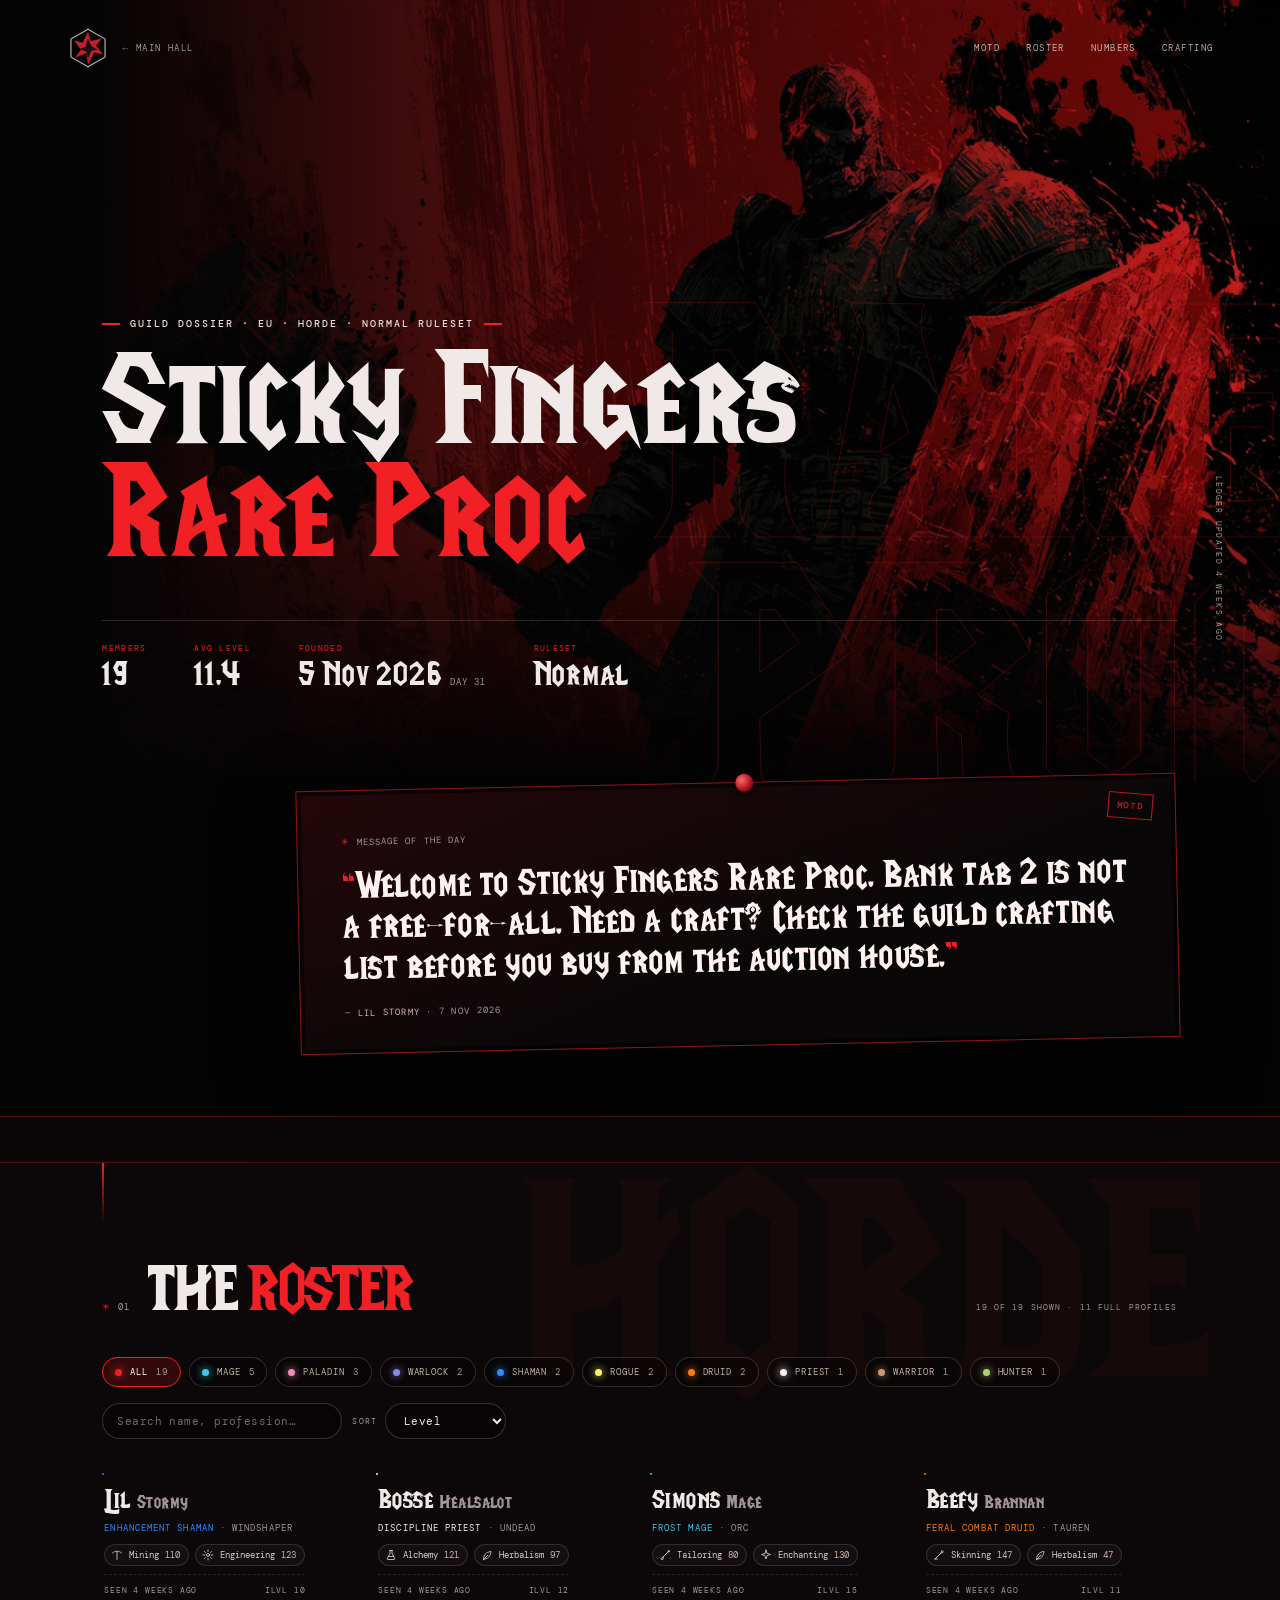
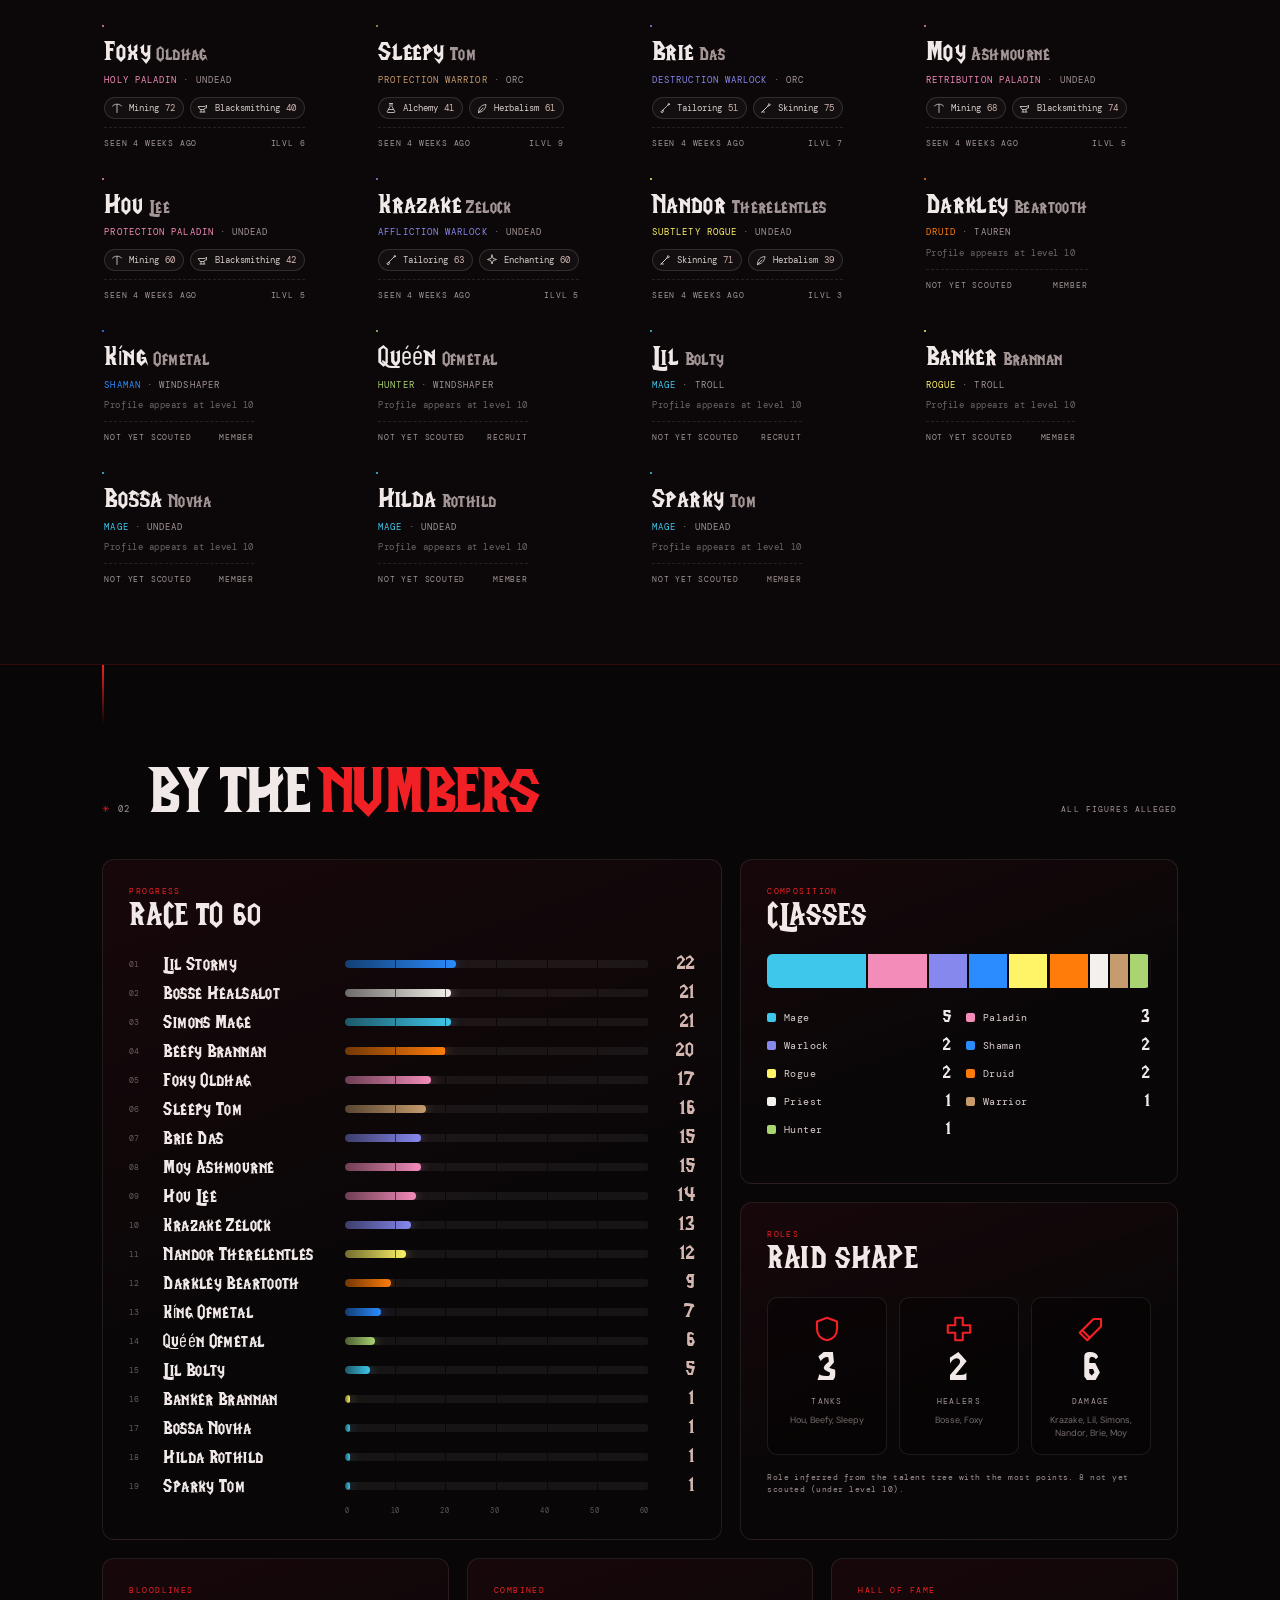
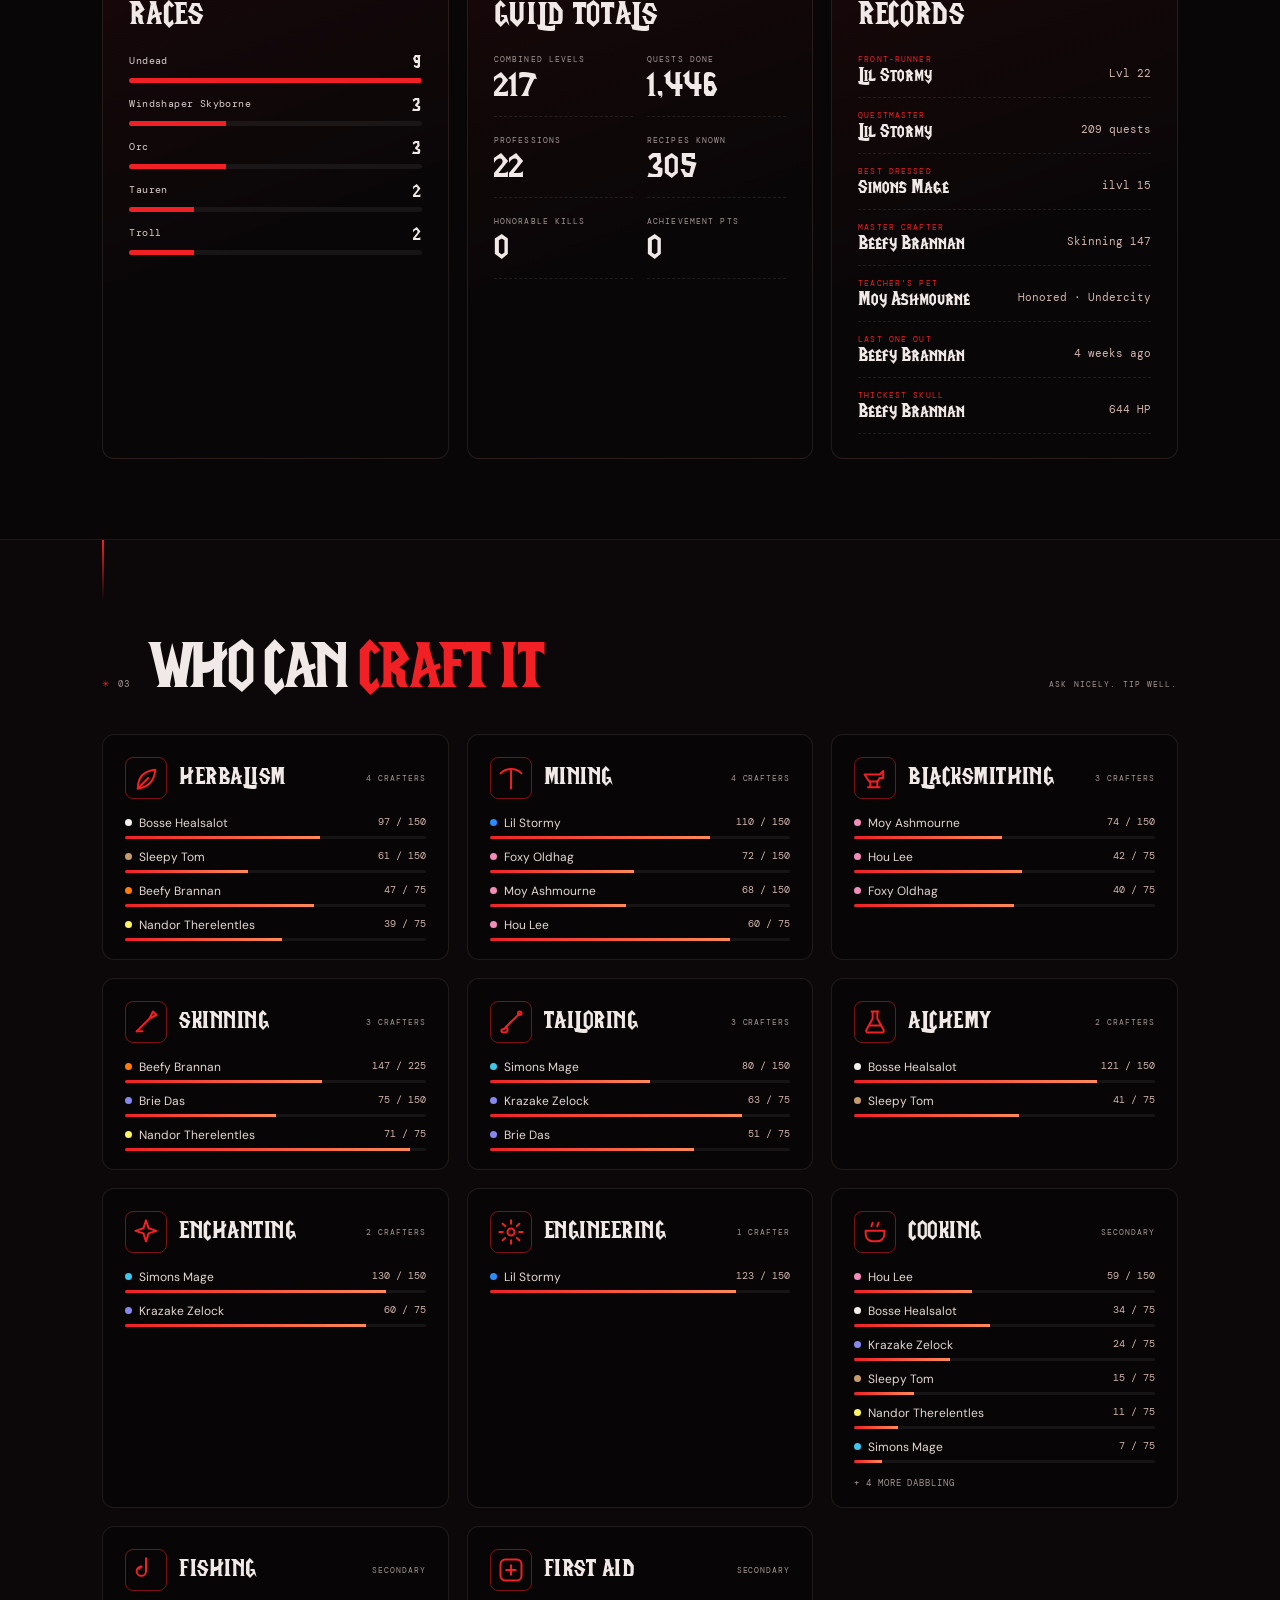
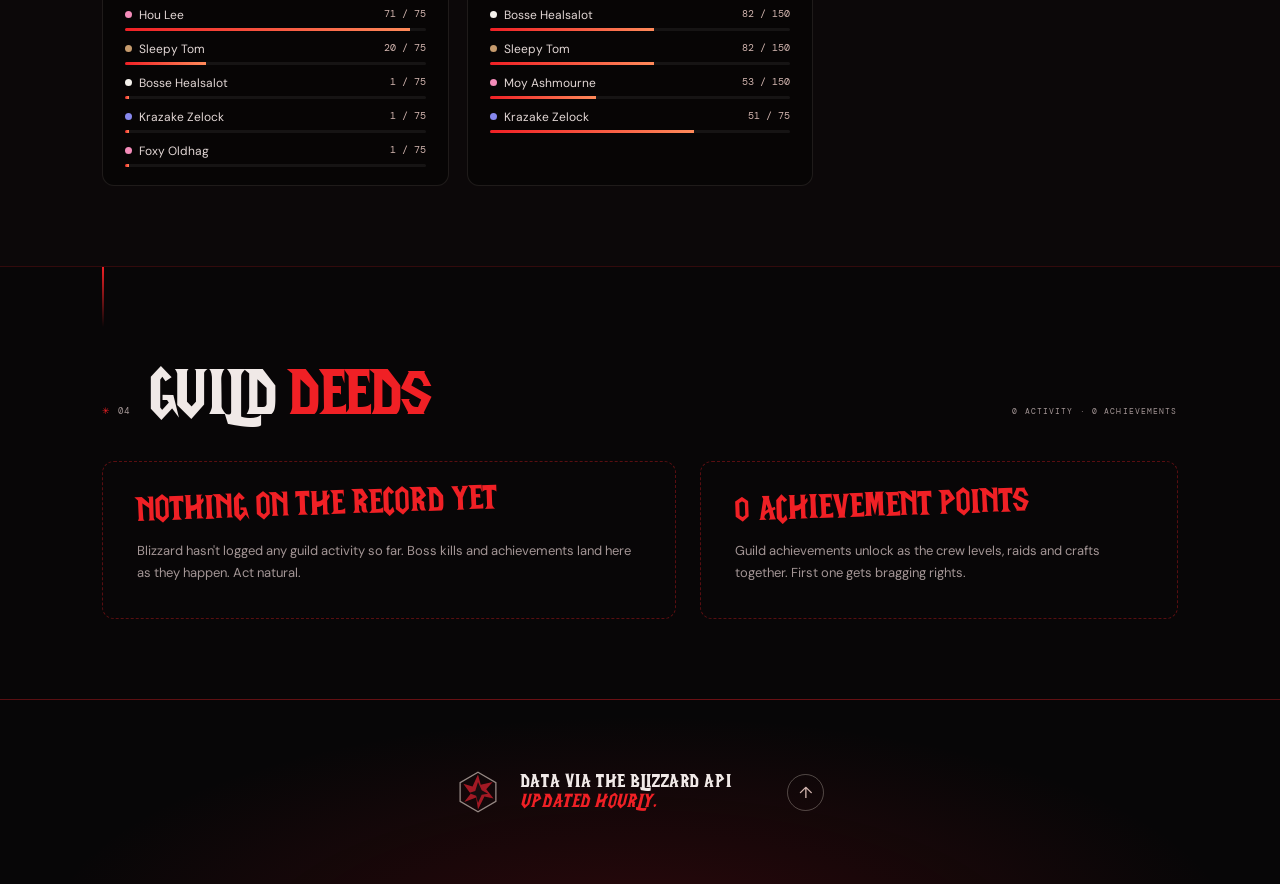
==== guild.html @ 2d11b152 "Add live guild dossier page from the Blizzard Forever API New guild.html shows Sticky Fingers Rare P" ====
<!doctype html>
<html lang="en">
  <head>
    <meta charset="utf-8">
    <meta name="viewport" content="width=device-width, initial-scale=1">
    <meta name="theme-color" content="#100f10">
    <meta name="description" content="Sticky Fingers Rare Proc - Horde guild on WoW Forever EU. Roster, professions and guild statistics.">
    <title>Sticky Fingers Rare Proc - Guild</title>
    <link rel="icon" type="image/svg+xml" href="assets/sigil.svg">
    <link rel="stylesheet" href="styles.css?v=13">
    <link rel="stylesheet" href="guild.css?v=1">
    <script src="guild.js?v=1" defer></script>
  </head>
  <body class="guild-page">
    <a class="skip-link" href="#roster">Skip to roster</a>

    <header class="g-hero" id="top">
      <img class="g-hero__art" src="undead-art.jpg" alt="">
      <div class="g-hero__wash"></div>
      <span class="g-hero__ghost" aria-hidden="true">RARE<br>PROC</span>
      <nav class="masthead" aria-label="Site">
        <a class="masthead__sigil g-back" href="index.html" aria-label="Back to Sticky Fingers home"><img src="assets/sigil.svg" alt=""><span>← MAIN HALL</span></a>
        <div class="g-nav">
          <a href="#motd">MOTD</a>
          <a href="#roster">ROSTER</a>
          <a href="#numbers">NUMBERS</a>
          <a href="#crafting">CRAFTING</a>
        </div>
      </nav>

      <div class="g-hero__title">
        <span class="cover__overline"><i></i> <span id="heroOverline">GUILD DOSSIER · EU · HORDE</span> <i></i></span>
        <h1 id="guildTitle">Sticky Fingers<br><em>Rare Proc</em></h1>
        <dl class="g-hero__facts" id="heroFacts" aria-live="polite">
          <div><dt>Members</dt><dd>—</dd></div>
          <div><dt>Avg level</dt><dd>—</dd></div>
          <div><dt>Founded</dt><dd>—</dd></div>
          <div><dt>Ruleset</dt><dd>—</dd></div>
        </dl>
      </div>
      <span class="cover__side-note" id="heroUpdated">READING THE LEDGER</span>
    </header>

    <main>
      <section class="g-motd" id="motd" aria-labelledby="motdTitle">
        <div class="g-motd__board">
          <span class="g-motd__pin" aria-hidden="true"></span>
          <span class="section-mark"><i>✳</i> MESSAGE OF THE DAY</span>
          <h2 class="visually-hidden" id="motdTitle">Message of the day</h2>
          <blockquote class="g-motd__text" id="motdText">…</blockquote>
          <p class="g-motd__by" id="motdBy"></p>
        </div>
        <div class="g-motd__ticker" aria-hidden="true"><span id="motdTicker"></span></div>
      </section>

      <section class="g-section g-roster" id="roster" aria-labelledby="rosterTitle">
        <div class="g-heading">
          <span class="section-mark"><i>✳</i> 01</span>
          <h2 id="rosterTitle">The <em>roster</em></h2>
          <span class="g-heading__note" id="rosterNote">LOADING</span>
        </div>

        <div class="g-toolbar" role="group" aria-label="Filter and sort the roster">
          <div class="g-chips" id="classChips"></div>
          <div class="g-toolbar__right">
            <label class="g-search">
              <span class="visually-hidden">Search characters</span>
              <input id="rosterSearch" type="search" placeholder="Search name, profession…" autocomplete="off">
            </label>
            <label class="g-select">
              <span>SORT</span>
              <select id="rosterSort">
                <option value="level">Level</option>
                <option value="rank">Rank</option>
                <option value="name">Name</option>
                <option value="seen">Last seen</option>
                <option value="ilvl">Item level</option>
              </select>
            </label>
          </div>
        </div>

        <div class="g-grid" id="rosterGrid" aria-live="polite"></div>
        <p class="events-status" id="rosterStatus" role="status">Loading the roster…</p>
      </section>

      <section class="g-section g-numbers" id="numbers" aria-labelledby="numbersTitle">
        <div class="g-heading">
          <span class="section-mark"><i>✳</i> 02</span>
          <h2 id="numbersTitle">By the <em>numbers</em></h2>
          <span class="g-heading__note">ALL FIGURES ALLEGED</span>
        </div>

        <div class="g-bento">
          <article class="g-panel g-panel--race" aria-labelledby="raceTitle">
            <header><span class="g-panel__kicker">PROGRESS</span><h3 id="raceTitle">Race to 60</h3></header>
            <ol class="g-ladder" id="levelLadder"></ol>
          </article>

          <article class="g-panel g-panel--classes" aria-labelledby="classesTitle">
            <header><span class="g-panel__kicker">COMPOSITION</span><h3 id="classesTitle">Classes</h3></header>
            <div class="g-stack" id="classStack" role="img"></div>
            <ul class="g-legend" id="classLegend"></ul>
          </article>

          <article class="g-panel g-panel--roles" aria-labelledby="rolesTitle">
            <header><span class="g-panel__kicker">ROLES</span><h3 id="rolesTitle">Raid shape</h3></header>
            <div class="g-roles" id="roleSplit"></div>
            <p class="g-panel__foot">Role inferred from the talent tree with the most points.</p>
          </article>

          <article class="g-panel g-panel--races" aria-labelledby="racesTitle">
            <header><span class="g-panel__kicker">BLOODLINES</span><h3 id="racesTitle">Races</h3></header>
            <ul class="g-bars" id="raceBars"></ul>
          </article>

          <article class="g-panel g-panel--totals" aria-labelledby="totalsTitle">
            <header><span class="g-panel__kicker">COMBINED</span><h3 id="totalsTitle">Guild totals</h3></header>
            <dl class="g-totals" id="guildTotals"></dl>
          </article>

          <article class="g-panel g-panel--records" aria-labelledby="recordsTitle">
            <header><span class="g-panel__kicker">HALL OF FAME</span><h3 id="recordsTitle">Records</h3></header>
            <ul class="g-records" id="guildRecords"></ul>
          </article>
        </div>
      </section>

      <section class="g-section g-crafting" id="crafting" aria-labelledby="craftingTitle">
        <div class="g-heading">
          <span class="section-mark"><i>✳</i> 03</span>
          <h2 id="craftingTitle">Who can <em>craft it</em></h2>
          <span class="g-heading__note">ASK NICELY. TIP WELL.</span>
        </div>
        <div class="g-crafts" id="craftGrid"></div>
      </section>

      <section class="g-section g-deeds" id="deeds" aria-labelledby="deedsTitle">
        <div class="g-heading">
          <span class="section-mark"><i>✳</i> 04</span>
          <h2 id="deedsTitle">Guild <em>deeds</em></h2>
          <span class="g-heading__note" id="deedsNote">ACTIVITY · ACHIEVEMENTS</span>
        </div>
        <div class="g-deeds__body" id="deedsBody"></div>
      </section>

      <footer class="colophon">
        <img src="assets/sigil.svg" alt="" width="44" height="44">
        <p>Data via the Blizzard API<br><em>updated hourly.</em></p>
        <a href="#top" aria-label="Back to top">↑</a>
      </footer>
    </main>

    <dialog class="event-dialog g-dialog" id="charDialog" aria-labelledby="charName">
      <article class="event-dialog__panel g-dialog__panel">
        <header class="event-dialog__header">
          <span class="event-dialog__category" id="charRank"></span>
          <button class="event-dialog__close" id="closeChar" type="button" aria-label="Close character details">×</button>
        </header>
        <div class="g-dialog__hero">
          <div class="g-dialog__art" id="charArt"></div>
          <div class="g-dialog__id">
            <span class="g-dialog__level" id="charLevel"></span>
            <h2 id="charName"></h2>
            <p class="g-dialog__line" id="charLine"></p>
            <p class="g-dialog__seen" id="charSeen"></p>
          </div>
        </div>
        <div class="g-dialog__body" id="charBody"></div>
      </article>
    </dialog>
  </body>
</html>
---- styles.css ----
@import url('https://fonts.googleapis.com/css2?family=Barlow+Condensed:wght@500;600;700;800;900&family=DM+Mono:wght@400;500&family=DM+Sans:wght@400;600;700&display=swap');

@font-face {
  font-family: 'LifeCraft';
  src: url('assets/LifeCraft_Font.ttf') format('truetype');
  font-weight: 400;
  font-style: normal;
  font-display: swap;
}

:root {
  color-scheme: dark;
  --paper: #080708;
  --ink: #f0e9e7;
  --faint: #a39595;
  --rust: #f02025;
  --gold: #d3b6b0;
  --display: 'LifeCraft', 'Barlow Condensed', 'Arial Narrow', Impact, sans-serif;
  --sans: 'DM Sans', Arial, sans-serif;
  --mono: 'DM Mono', 'Courier New', monospace;
}

* { box-sizing: border-box; }
html { scroll-behavior: smooth; scroll-padding-top: 20px; }
body { margin: 0; background: #050405; color: var(--ink); font-family: var(--sans); -webkit-font-smoothing: antialiased; }
body.intro-active { overflow: hidden; }
::selection { color: var(--paper); background: var(--gold); }
a { color: inherit; text-decoration: none; }
button { font: inherit; }
.skip-link { position: fixed; z-index: 50; top: 10px; left: 10px; padding: 10px 14px; transform: translateY(-150%); background: var(--ink); color: var(--paper); }
.skip-link:focus { transform: translateY(0); }

.intro { position: fixed; z-index: 40; inset: 0; overflow: hidden; background: #0c0b0b; transition: opacity 1s ease, visibility 1s ease; }
.intro.is-gone { opacity: 0; visibility: hidden; pointer-events: none; }
.intro__art { position: absolute; width: 100%; height: 100%; object-fit: cover; transform: scale(1.09); animation: intro-drift 6s ease-out both; }
.intro__video { position: absolute; width: 100%; height: 100%; object-fit: cover; opacity: 0; transition: opacity .8s ease; }
.intro__video.is-ready { opacity: 1; }
.intro__shade { position: absolute; inset: 0; background: linear-gradient(90deg, rgba(10,9,10,.5), transparent 70%), linear-gradient(0deg, rgba(9,8,9,.65), transparent 28%); }
.intro__identity { position: absolute; top: 50%; left: 50%; display: flex; align-items: center; gap: 20px; transform: translate(-50%,-50%); animation: sigil-in 1.4s .5s both; }
.intro__identity img { display: block; width: clamp(76px, 12vw, 150px); height: auto; filter: drop-shadow(0 0 22px rgba(197,30,43,.35)); }
.intro__identity span { display: flex; flex-direction: column; gap: 4px; }
.intro__identity b { color: #eee8e5; font: 400 clamp(42px,8vw,96px)/.8 var(--display); letter-spacing: .025em; }
.intro__identity i { color: rgba(232,223,208,.72); font: normal 8px var(--mono); letter-spacing: .18em; white-space: nowrap; }
.intro__skip { position: absolute; top: 35px; right: 5vw; padding: 12px; border: 0; background: transparent; color: rgba(232,223,208,.72); font: 9px var(--mono); letter-spacing: .14em; cursor: pointer; }
.intro__skip span { color: var(--gold); padding-left: 6px; }
.intro__progress { position: absolute; right: 5vw; bottom: 34px; left: 5vw; height: 1px; background: rgba(232,223,208,.25); }
.intro__progress span { display: block; width: 100%; height: 100%; background: var(--rust); transform: scaleX(0); transform-origin: left; animation: progress 4.3s linear both; }

.cover { position: relative; min-height: 740px; height: 100svh; max-height: 1050px; overflow: hidden; isolation: isolate; background: #000; }
.cover__art { position: absolute; z-index: 0; top: 48%; right: 2%; width: 54%; height: 76%; object-fit: contain; object-position: right center; transform: translateY(-50%); mask-image: linear-gradient(to right, transparent 0%, #000 18%, #000 100%); animation: cover-reveal 2.2s cubic-bezier(.15,.7,.25,1) both; }
.cover__wash { display: none; }
.masthead { position: absolute; z-index: 2; top: 0; left: 0; right: 0; display: flex; align-items: center; justify-content: space-between; padding: 27px 5.2vw; }
.masthead__sigil img { display: block; width: 42px; height: 42px; }
.masthead__edition { display: flex; flex-direction: column; align-items: flex-end; gap: 2px; color: rgba(232,223,208,.78); }
.masthead__edition b { color: #f0e9e7; font: 400 24px/.9 var(--display); letter-spacing: .14em; }
.masthead__edition span { font: 8px var(--mono); letter-spacing: .12em; }
.masthead__edition i { color: var(--rust); font-style: normal; }
.cover__title { position: absolute; z-index: 2; top: 48%; left: 8vw; transform: translateY(-50%); }
.cover__overline { display: flex; align-items: center; gap: 10px; color: #e8dedb; font: 500 10px var(--mono); letter-spacing: .2em; animation: rise-in .8s .2s both; }
.cover__overline i { display: block; width: 18px; height: 2px; background: var(--rust); }
.cover h1 { margin: 22px 0 0; font: 400 clamp(112px, 17vw, 226px)/.86 var(--display); letter-spacing: .01em; animation: rise-in 1.1s .35s both; }
.cover h1 em { color: var(--rust); font-weight: 400; font-style: normal; }
.cover__tagline { display: block; margin-top: .08em; color: var(--ink); font: 400 84px/.82 var(--display); letter-spacing: .01em; }
.cover__scroll { display: grid; width: 46px; height: 46px; place-items: center; margin-top: 48px; border: 1px solid rgba(232,223,208,.5); border-radius: 50%; color: var(--ink); font-size: 18px; transition: color .25s, border-color .25s, transform .25s; }
.cover__scroll:hover { transform: translateY(5px); border-color: var(--gold); color: var(--gold); }
.cover__side-note { position: absolute; z-index: 2; right: 4.4vw; bottom: 19%; writing-mode: vertical-rl; color: rgba(232,223,208,.65); font: 8px var(--mono); letter-spacing: .17em; }
.cover__number { position: absolute; z-index: 2; bottom: 35px; left: 5.2vw; color: var(--ink); font: 10px var(--mono); }
.cover__number i { padding: 0 6px; color: var(--rust); font-style: normal; }

.dispatches { position: relative; isolation: isolate; padding: 120px max(10vw, calc((100% - 1600px) / 2)) 105px; overflow: hidden; background: #090708; }
.dispatches::before { content: ""; position: absolute; z-index: 1; top: 0; left: max(10vw, calc((100% - 1600px) / 2)); width: 2px; height: 60px; background: linear-gradient(var(--rust), transparent); }
.dispatches::after, .crew::after, .news::after { position: absolute; z-index: -1; inset: 0; content: ""; background: url("undead-art.jpg") center 42% / cover no-repeat; opacity: .14; mix-blend-mode: screen; pointer-events: none; }
.dispatches > *, .crew > *, .news > * { position: relative; z-index: 1; }
.dispatches__heading, .crew__heading, .news__heading { display: flex; align-items: baseline; gap: 18px; margin-bottom: 35px; }
.section-mark { color: var(--faint); font: 9px var(--mono); letter-spacing: .12em; white-space: nowrap; }
.section-mark i { color: var(--rust); font-style: normal; }
.dispatches h2, .crew h2, .news h2 { margin: 0; font: 400 clamp(42px, 5vw, 66px)/.94 var(--display); letter-spacing: -.025em; text-transform: uppercase; }
.dispatches h2 em, .crew h2 em, .news h2 em { color: var(--rust); font-weight: 400; font-style: normal; }
.story-grid { display: grid; grid-template-columns: 1.25fr .8fr .55fr; align-items: end; gap: 24px; }
.story { display: block; min-width: 0; color: inherit; font: inherit; text-align: left; }
button.story { padding: 0; border: 0; background: transparent; cursor: pointer; }
.story:focus-visible { outline: 2px solid var(--rust); outline-offset: 6px; }
.story__image { position: relative; display: block; height: clamp(235px, 29vw, 375px); overflow: hidden; isolation: isolate; background: #17090b; transition: filter .35s; }
.story:hover .story__image { filter: brightness(1.16); }
.story__image::before { content: ""; position: absolute; z-index: -1; inset: 0; background: linear-gradient(150deg, #481016, #211014 57%, #080708); transition: transform .6s cubic-bezier(.2,.8,.2,1); }
.story:hover .story__image::before { transform: scale(1.06); }
.story__image--raid::before { background: radial-gradient(ellipse at 68% 32%, #f02025, transparent 27%), linear-gradient(160deg, transparent 40%, rgba(9,9,10,.8) 41%), linear-gradient(130deg, #701019, #241014 66%, #080708); }
.story__image--recruit::before { background: radial-gradient(ellipse at 47% 25%, #b11b25, transparent 26%), linear-gradient(150deg, transparent 40%, rgba(9,9,10,.7) 41%), linear-gradient(130deg, #49131a, #1d1114 65%, #080708); }
.story__image--other::before { background: radial-gradient(ellipse at 48% 30%, #e01c25, transparent 28%), linear-gradient(150deg, transparent 40%, rgba(9,9,10,.75) 41%), #15090b; }
.story__image::after { position: absolute; z-index: 1; inset: 0; content: ""; opacity: .24; background: repeating-linear-gradient(132deg, transparent 0 12px, rgba(238,32,37,.42) 13px, transparent 15px 29px), repeating-linear-gradient(24deg, transparent 0 41px, rgba(0,0,0,.6) 42px, transparent 47px 76px); mix-blend-mode: screen; pointer-events: none; }
.story__photo { position: absolute; z-index: 0; inset: 0; width: 100%; height: 100%; object-fit: cover; }
.story__sun, .story__moon { position: absolute; top: 14%; right: 17%; width: 34%; aspect-ratio: 1; border-radius: 50%; background: radial-gradient(circle at 38% 36%, #fa282a, #78111a 65%, transparent 68%); box-shadow: 0 0 45px rgba(220,20,30,.19); }
.story__moon { top: 18%; right: 32%; width: 28%; background: radial-gradient(circle at 38% 36%, #b8a9a0, #564448 67%, transparent 70%); }
.story__silhouette { position: absolute; right: 22%; bottom: -7%; width: 33%; height: 73%; background: linear-gradient(90deg,#09090a,#181414); clip-path: polygon(39% 0,61% 5%,72% 21%,67% 37%,83% 49%,100% 100%,0 100%,16% 53%,34% 39%,28% 22%); filter: drop-shadow(5px 0 10px rgba(0,0,0,.4)); }
.story--small .story__silhouette { right: 29%; width: 29%; height: 64%; }
.story__stamp { position: absolute; z-index: 2; top: 19px; left: 19px; max-width: 70%; padding: 7px; border: 1px solid rgba(240,32,37,.8); background: rgba(8,5,6,.72); color: #fff0ef; font: 7px/1.35 var(--mono); letter-spacing: .08em; text-transform: uppercase; transform: rotate(-7deg); }
.story__arrow { position: absolute; right: 16px; bottom: 13px; z-index: 2; color: rgba(232,223,208,.8); font-size: 15px; transition: transform .25s; }
.story:hover .story__arrow { transform: translate(3px,-3px); }
.story__caption { display: flex; flex-direction: column; gap: 6px; padding-top: 15px; }
.story__caption b { font: 10px var(--mono); letter-spacing: .1em; text-transform: uppercase; }
.story__caption i { color: var(--faint); font: 12px var(--sans); font-style: normal; }
.story__caption time { color: var(--rust); font: 8px var(--mono); letter-spacing: .12em; text-transform: uppercase; }
.dispatches__scribble { position: relative; min-height: 180px; padding: 0 8px 28px; color: var(--faint); transform: rotate(4deg); }
.dispatches__scribble > span, .dispatches__scribble > i { font: 8px/1.5 var(--mono); letter-spacing: .08em; }
.dispatches__scribble b { display: block; margin: 13px 0 8px; color: var(--rust); font: 400 27px/.98 var(--display); letter-spacing: .025em; text-transform: uppercase; transform: rotate(-5deg); }
.dispatches__scribble > i { color: var(--rust); }
.dispatches__more { position: absolute; bottom: 30px; right: max(10vw, calc((100% - 1600px) / 2)); color: var(--gold); font-size: 17px; }

.crew { position: relative; isolation: isolate; padding: 105px max(10vw, calc((100% - 1600px) / 2)) 75px; overflow: hidden; background: #0c0809; }
.crew::before { content: "HORDE"; position: absolute; z-index: 0; top: 30px; left: 38%; color: rgba(240,32,37,.055); font: 400 22vw/.8 var(--display); letter-spacing: .03em; pointer-events: none; }
.crew::after { background-position: 70% center; opacity: .11; }
.crew__heading { position: relative; margin-bottom: 38px; }
.crew__count { margin-left: auto; color: var(--faint); font: 8px var(--mono); letter-spacing: .14em; }
.crew-grid { position: relative; display: grid; grid-template-columns: repeat(auto-fill, minmax(min(100%, 340px), 1fr)); gap: 42px 22px; }
.member { min-width: 0; }
.member__art { position: relative; overflow: hidden; aspect-ratio: 1; border-radius: 10px; background: #19080b; isolation: isolate; border-bottom: 2px solid var(--rust); }
.member__art::before { position: absolute; z-index: -1; inset: 0; content: ""; background: radial-gradient(ellipse at 49% 35%, var(--glow), transparent 48%), linear-gradient(145deg,var(--tone),#080708 82%); }
.member__art::after { position: absolute; z-index: 1; inset: 0; content: ""; opacity: .32; background: repeating-linear-gradient(132deg,transparent 0 18px,rgba(240,32,37,.34) 19px,transparent 21px 39px), linear-gradient(180deg,rgba(0,0,0,.12),transparent 40%,rgba(0,0,0,.48)); pointer-events: none; mix-blend-mode: screen; }
.member__art--orc { --tone:#391115; --glow:#e11b25; }
.member__art--troll { --tone:#291014; --glow:#9d1720; }
.member__art--undead { --tone:#281014; --glow:#8c171f; }
.member__art--tauren { --tone:#301014; --glow:#8d1b23; }
.member__art--elf { --tone:#391115; --glow:#e01b25; }
.member__art--shaman { --tone:#261014; --glow:#80171f; }
.member__trigger { display: block; width: 100%; padding: 0; border: 0; background: transparent; color: inherit; text-align: left; cursor: pointer; }
.member__trigger:focus-visible { outline: 2px solid var(--rust); outline-offset: 6px; border-radius: 10px; }
.member__art > img, .member__video { position: absolute; z-index: 0; inset: 0; width: 100%; height: 100%; object-fit: cover; object-position: center; transition: transform .65s cubic-bezier(.2,.8,.2,1), opacity .25s; }
.member__art > img { transform: scale(1); }
.member__video { opacity: 0; pointer-events: none; }
.member__video.is-playing { opacity: 1; }
.member__trigger:hover .member__art:not(.member__art--video) > img { transform: scale(1.045) translateY(-5px); }
.member__label { position: absolute; z-index: 3; right: 17px; bottom: 16px; text-align: center; max-width: calc(100% - 34px); padding: 9px 12px 10px; border: 1px solid var(--rust); border-radius: 10px; outline: 4px solid rgba(0,0,0,.92); background: rgba(5,4,5,.94); box-shadow: 0 5px 16px rgba(0,0,0,.65); }
.member__label h3 { margin: 5px 0 0; color: var(--ink); font: 400 28px/.95 var(--display); letter-spacing: .015em; }
.member__class { color: #d3b6b0; font: 10px/1.3 var(--mono); letter-spacing: .1em; text-transform: uppercase; }
.crew__foot { position: relative; display: flex; justify-content: space-between; margin-top: 55px; padding-top: 17px; border-top: 1px solid rgba(232,223,208,.13); color: var(--faint); font: 8px var(--mono); letter-spacing: .11em; }
.crew__foot i { padding: 0 6px; color: var(--rust); font-style: normal; }
.crew__dossier { color: var(--ink); transition: color .2s; }
.crew__dossier:hover, .crew__dossier:focus-visible { color: var(--rust); }

.news { position: relative; isolation: isolate; padding: 105px max(10vw, calc((100% - 1600px) / 2)) 75px; overflow: hidden; background: #090708; border-top: 1px solid rgba(240,32,37,.18); }
.news::before { content: ""; position: absolute; z-index: 1; top: 0; left: max(10vw, calc((100% - 1600px) / 2)); width: 2px; height: 60px; background: linear-gradient(var(--rust), transparent); }
.news::after { background-position: 30% center; opacity: .1; }
.news__updated { margin-left: auto; color: var(--faint); font: 8px var(--mono); letter-spacing: .14em; }
.news-grid { display: grid; grid-template-columns: repeat(3, minmax(0, 1fr)); gap: 42px 24px; }
.news-story .story__image { height: clamp(180px, 15vw, 235px); }
.news-story { align-self: start; }
.news-story .story__photo { filter: grayscale(.45) sepia(.35) hue-rotate(-28deg) saturate(1.5) brightness(.78) contrast(1.08); transition: filter .45s; }
.news-story:hover .story__photo, .news-story:focus-visible .story__photo { filter: none; }
.news-story--lead { grid-column: span 2; }
.news-story--lead .story__image { height: clamp(260px, 27vw, 420px); }
.news-story .story__caption b { line-height: 1.45; }
.news-story .story__caption i { display: -webkit-box; overflow: hidden; -webkit-box-orient: vertical; -webkit-line-clamp: 3; line-height: 1.5; }
.news-wire { align-self: start; padding: 22px 8px 0 18px; border-left: 1px solid rgba(240,32,37,.38); color: var(--faint); }
.news-wire > span { font: 8px/1.5 var(--mono); letter-spacing: .08em; }
.news-wire > b { display: block; margin: 10px 0 18px; color: var(--rust); font: 400 31px/.95 var(--display); letter-spacing: .025em; text-transform: uppercase; transform: rotate(-3deg); transform-origin: left; }
.news-wire ul { display: grid; gap: 15px; margin: 0; padding: 0; list-style: none; }
.news-wire li { display: grid; gap: 3px; padding-bottom: 13px; border-bottom: 1px dashed rgba(232,223,208,.12); }
.news-wire li span { color: var(--rust); font: 8px var(--mono); letter-spacing: .12em; text-transform: uppercase; }
.news-wire li b { color: var(--ink); font: 400 21px/1 var(--display); letter-spacing: .02em; }
.news-wire li i { font: 11px var(--sans); font-style: normal; }
.news-wire__pending { display: block; margin-top: 16px; color: var(--rust); font: 8px/1.6 var(--mono); font-style: normal; letter-spacing: .08em; text-transform: uppercase; }
.event-dialog__portrait-wrap--wide { width: 100%; aspect-ratio: 16 / 7; }
.event-dialog__details p { margin: 0 0 1em; }
.event-dialog__link { align-self: flex-start; margin-top: 30px; padding: 12px 16px; border: 1px solid rgba(240,32,37,.6); background: rgba(0,0,0,.35); color: var(--ink); font: 9px var(--mono); letter-spacing: .14em; text-transform: uppercase; transition: background .2s, color .2s; }
.event-dialog__link:hover, .event-dialog__link:focus-visible { background: var(--rust); color: #080708; }
.event-dialog__link span { padding-left: 6px; }
.event-dialog__link[hidden] { display: none; }

.colophon { display: flex; align-items: center; justify-content: center; gap: 20px; min-height: 185px; padding: 30px 7vw; border-top: 1px solid rgba(240,32,37,.35); background: radial-gradient(ellipse at 50% 130%,rgba(190,18,28,.2),transparent 66%),#070607; }
.colophon > img { opacity: .8; }
.colophon p { margin: 0; font: 400 19px/1.1 var(--display); letter-spacing: .03em; text-transform: uppercase; }
.colophon p em { color: var(--rust); }
.colophon > a { display: grid; width: 37px; height: 37px; place-items: center; margin-left: 36px; border: 1px solid rgba(232,223,208,.3); border-radius: 50%; color: var(--gold); }

.events-status { margin: 20px 0 0; color: var(--faint); font: 10px var(--mono); letter-spacing: .08em; }
.events-status[hidden] { display: none; }

.event-dialog { position: fixed; inset: 0 0 0 auto; width: min(560px, 100%); max-width: none; height: 100%; max-height: none; margin: 0; padding: 0; overflow: visible; border: 0; background: transparent; color: var(--ink); }
.event-dialog::backdrop { background: rgba(0,0,0,.78); }
.event-dialog__panel { position: relative; display: flex; width: 100%; height: 100%; flex-direction: column; padding: clamp(32px, 6vw, 70px); overflow-y: auto; border-left: 2px solid var(--rust); background: linear-gradient(145deg,rgba(47,8,12,.98),rgba(8,7,8,.99) 43%), url("undead-art.jpg") 61% center / cover; box-shadow: -30px 0 90px rgba(0,0,0,.5); transform: translateX(100%); transition: transform .42s cubic-bezier(.2,.75,.2,1); }
.event-dialog__panel.is-visible { transform: translateX(0); }
.event-dialog__header { display: flex; align-items: center; justify-content: space-between; gap: 20px; padding-bottom: 20px; border-bottom: 1px solid rgba(240,32,37,.38); }
.event-dialog__category { color: var(--rust); font: 9px var(--mono); letter-spacing: .16em; text-transform: uppercase; }
.event-dialog__close { display: grid; width: 42px; height: 42px; place-items: center; border: 1px solid rgba(240,32,37,.6); background: rgba(0,0,0,.35); color: var(--ink); font-size: 27px; cursor: pointer; transition: background .2s, color .2s; }
.event-dialog__close:hover { background: var(--rust); color: #080708; }
.event-dialog__portrait-wrap { position: relative; width: min(100%, 360px); max-height: 42vh; aspect-ratio: 1; align-self: center; margin: auto 0 24px; border-bottom: 2px solid var(--rust); }
.event-dialog__portrait-wrap[hidden], .event-dialog__portrait[hidden], .event-dialog__portrait-video[hidden] { display: none; }
.event-dialog__portrait, .event-dialog__portrait-video { position: absolute; inset: 0; width: 100%; height: 100%; object-fit: cover; }
.event-dialog__portrait.is-covered { visibility: hidden; }
.event-dialog__portrait-video { background: #080708; opacity: 0; transition: opacity .25s; }
.event-dialog__portrait-video.is-playing { opacity: 1; }
.event-dialog__date { margin-top: auto; padding-top: 60px; color: var(--faint); font: 9px var(--mono); letter-spacing: .14em; text-transform: uppercase; }
.event-dialog h2 { margin: 18px 0 24px; color: #fff2f0; font: 400 clamp(48px, 9vw, 86px)/.9 var(--display); letter-spacing: .015em; }
.event-dialog__description { margin: 0; color: var(--rust); font: 400 28px/1 var(--display); }
.event-dialog__panel--character .event-dialog__description { color: #d3c7c5; font: 14px/1.8 var(--sans); }
.event-dialog__details { margin-top: 20px; color: #d3c7c5; font-size: 14px; line-height: 1.8; }
.event-dialog__meta { display: grid; gap: 14px; margin: 34px 0 0; padding-top: 20px; border-top: 1px solid rgba(240,32,37,.24); }
.event-dialog__meta > div { display: grid; grid-template-columns: 72px 1fr; gap: 12px; }
.event-dialog__meta dt { color: var(--rust); font: 8px var(--mono); letter-spacing: .12em; text-transform: uppercase; }
.event-dialog__meta dd { margin: 0; color: var(--ink); font-size: 12px; }
.event-dialog__sigil { margin-top: auto; padding-top: 52px; color: rgba(240,32,37,.42); font-size: 24px; text-align: right; }

@keyframes progress { to { transform: scaleX(1); } }
@keyframes intro-drift { from { transform: scale(1.16); filter: brightness(.55); } to { transform: scale(1); filter: brightness(.88); } }
@keyframes sigil-in { from { opacity: 0; transform: translate(-50%,-44%) scale(.8); } to { opacity: 1; transform: translate(-50%,-50%) scale(1); } }
@keyframes cover-reveal { from { opacity: 0; filter: brightness(.55); } to { opacity: 1; filter: brightness(1); } }
@keyframes rise-in { from { opacity: 0; translate: 0 18px; } to { opacity: 1; translate: 0 0; } }

@media (max-width: 760px) {
  .cover { min-height: 690px; }
  .cover__art { top: 7%; right: -3%; width: 76%; height: 42%; object-position: right center; transform: none; mask-image: linear-gradient(to right, transparent 0%, #000 18%, #000 100%); }
  .masthead { padding: 20px 6vw; }
  .masthead__sigil img { width: 36px; height: 36px; }
  .masthead__edition { font-size: 8px; }
  .masthead__edition b { font-size: 20px; }
  .masthead__edition span { font-size: 7px; }
  .cover__title { left: 7vw; top: 58%; }
  .cover h1 { font-size: clamp(104px,20vw,154px); }
  .cover__side-note { right: 5vw; bottom: 12%; font-size: 7px; }
  .dispatches, .crew, .news { padding: 80px 7vw 70px; }
  .dispatches::before { left: 7vw; height: 40px; }
  .story-grid { grid-template-columns: 1fr 1fr; gap: 24px 15px; }
  .story__image { height: clamp(205px, 47vw, 320px); }
  .story--large { grid-column: span 2; }
  .story--large .story__image { height: clamp(260px, 65vw, 410px); }
  .dispatches__scribble { grid-column: span 2; min-height: 100px; padding: 5px 20px; }
  .dispatches__scribble b { display: inline-block; margin: 8px 15px; font-size: 23px; }
  .crew-grid { grid-template-columns: repeat(2, minmax(0, 1fr)); gap: 30px 13px; }
  .member__trigger h3 { font-size: 19px; }
  .member__class { font-size: 7px; letter-spacing: .08em; }
  .crew__count { font-size: 7px; }
  .news::before { left: 7vw; height: 40px; }
  .news-grid { grid-template-columns: repeat(2, minmax(0, 1fr)); gap: 30px 15px; }
  .news-wire { grid-column: span 2; padding: 4px 0 0 16px; }
  .news__updated { font-size: 7px; }
}
@media (max-width: 420px) {
  .cover { min-height: 650px; height: 94svh; }
  .cover__art { top: 8%; width: 78%; height: 39%; transform: none; }
  .cover__overline { font-size: 8px; }
  .cover__title { left: 6vw; top: 56%; }
  .cover h1 { font-size: 25vw; }
  .masthead__edition { letter-spacing: .1em; }
  .dispatches__heading, .crew__heading, .news__heading { gap: 11px; }
  .dispatches h2, .crew h2, .news h2 { font-size: 35px; }
  .section-mark { font-size: 8px; }
  .story-grid { gap: 21px 12px; }
  .story__caption b { font-size: 8px; }
  .story__caption i { font-size: 13px; }
  .crew__heading { flex-wrap: wrap; }
  .crew__count, .news__updated { width: 100%; margin-left: 34px; }
  .crew-grid { gap: 26px 11px; }
  .member__trigger h3 { font-size: 17px; }
  .colophon { gap: 13px; }
  .colophon > img { width: 36px; height: 36px; }
  .colophon p { font-size: 16px; }
  .colophon > a { width: 32px; height: 32px; margin-left: 8px; }
  .news__heading { flex-wrap: wrap; }
  .news-grid { grid-template-columns: minmax(0, 1fr); gap: 26px; }
  .news-story--lead, .news-wire { grid-column: auto; }
}
@media (prefers-reduced-motion: reduce) {
  *,*::before,*::after { scroll-behavior: auto !important; animation-duration: .01ms !important; animation-iteration-count: 1 !important; transition-duration: .01ms !important; }
}
---- guild.css ----
/* Guild dossier page. Builds on styles.css tokens (--rust, --ink, --display…). */

.visually-hidden { position: absolute; width: 1px; height: 1px; overflow: hidden; clip: rect(0 0 0 0); white-space: nowrap; }
.guild-page { background: #050405; }
.guild-page :focus-visible { outline: 2px solid var(--rust); outline-offset: 4px; }

/* ---------- Hero ---------- */
.g-hero { position: relative; min-height: 640px; height: 88svh; max-height: 920px; overflow: hidden; isolation: isolate; background: #000; }
.g-hero__art { position: absolute; z-index: -2; inset: 0; width: 100%; height: 100%; object-fit: cover; object-position: 62% 30%; opacity: .55; animation: cover-reveal 2.2s cubic-bezier(.15,.7,.25,1) both; }
.g-hero__wash { position: absolute; z-index: -1; inset: 0; background: linear-gradient(90deg, #050405 8%, rgba(5,4,5,.55) 55%, rgba(5,4,5,.2)), linear-gradient(0deg, #050405 2%, transparent 40%); }
.g-hero__ghost { position: absolute; z-index: -1; right: -2vw; bottom: -4vw; color: transparent; font: 400 clamp(160px, 26vw, 420px)/.78 var(--display); letter-spacing: .02em; text-align: right; -webkit-text-stroke: 1px rgba(240,32,37,.22); pointer-events: none; animation: rise-in 1.6s .4s both; }
.g-back { display: flex; align-items: center; gap: 14px; }
.g-back span { color: var(--faint); font: 9px var(--mono); letter-spacing: .16em; transition: color .2s; }
.g-back:hover span { color: var(--ink); }
.g-nav { display: flex; gap: 26px; }
.g-nav a { position: relative; color: rgba(232,223,208,.78); font: 9px var(--mono); letter-spacing: .16em; transition: color .2s; }
.g-nav a::after { content: ""; position: absolute; left: 0; right: 0; bottom: -6px; height: 1px; background: var(--rust); transform: scaleX(0); transform-origin: left; transition: transform .25s; }
.g-nav a:hover { color: var(--ink); }
.g-nav a:hover::after { transform: scaleX(1); }
.g-hero__title { position: absolute; z-index: 2; left: 8vw; right: 8vw; bottom: clamp(60px, 11vh, 120px); }
.g-hero h1 { margin: 22px 0 0; font: 400 clamp(64px, 10.5vw, 168px)/.84 var(--display); letter-spacing: .01em; animation: rise-in 1.1s .3s both; }
.g-hero h1 em { color: var(--rust); font-style: normal; }
.g-hero__facts { display: flex; flex-wrap: wrap; gap: 14px 48px; margin: 42px 0 0; padding-top: 22px; border-top: 1px solid rgba(232,223,208,.16); animation: rise-in 1s .6s both; }
.g-hero__facts dt { color: var(--rust); font: 8px var(--mono); letter-spacing: .16em; text-transform: uppercase; }
.g-hero__facts dd { margin: 6px 0 0; color: var(--ink); font: 400 34px/1 var(--display); letter-spacing: .02em; }
.g-hero__facts dd small { color: var(--faint); font: 9px var(--mono); letter-spacing: .1em; }

/* ---------- MOTD ---------- */
.g-motd { position: relative; padding: 0 max(8vw, calc((100% - 1600px) / 2)); background: #050405; }
.g-motd__board { position: relative; max-width: 880px; margin: -10px 0 0 auto; padding: 38px 44px 34px; border: 1px solid rgba(240,32,37,.55); background: linear-gradient(160deg, rgba(60,10,15,.55), rgba(10,7,8,.95) 60%); box-shadow: 0 30px 80px rgba(0,0,0,.6), inset 0 0 0 4px rgba(0,0,0,.6); transform: rotate(-1.2deg); }
.g-motd__board::after { content: "MOTD"; position: absolute; top: 18px; right: 22px; padding: 6px 8px; border: 1px solid rgba(240,32,37,.8); color: var(--rust); font: 9px var(--mono); letter-spacing: .2em; transform: rotate(6deg); }
.g-motd__pin { position: absolute; top: -9px; left: 50%; width: 18px; height: 18px; border-radius: 50%; background: radial-gradient(circle at 35% 35%, #ff6a6a, #a5101a 60%, #3a0508); box-shadow: 0 4px 8px rgba(0,0,0,.6); }
.g-motd__text { margin: 18px 0 0; color: #fff2f0; font: 400 clamp(26px, 3vw, 40px)/1.05 var(--display); letter-spacing: .015em; }
.g-motd__text::before { content: "“"; color: var(--rust); }
.g-motd__text::after { content: "”"; color: var(--rust); }
.g-motd__by { margin: 18px 0 0; color: var(--faint); font: 9px var(--mono); letter-spacing: .14em; text-transform: uppercase; }
.g-motd__by b { color: var(--gold); font-weight: 400; }
.g-motd__ticker { overflow: hidden; margin: 70px calc(-1 * max(8vw, calc((100% - 1600px) / 2))) 0; padding: 12px 0; border-block: 1px solid rgba(240,32,37,.3); background: #0b0708; white-space: nowrap; }
.g-motd__ticker span { display: inline-block; padding-left: 100%; color: rgba(232,223,208,.55); font: 10px var(--mono); letter-spacing: .2em; animation: ticker 60s linear infinite; }
.g-motd__ticker b { color: var(--rust); font-weight: 400; padding: 0 18px; }

/* ---------- Sections ---------- */
.g-section { position: relative; isolation: isolate; padding: 100px max(8vw, calc((100% - 1600px) / 2)) 80px; overflow: hidden; }
.g-section::before { content: ""; position: absolute; top: 0; left: max(8vw, calc((100% - 1600px) / 2)); width: 2px; height: 60px; background: linear-gradient(var(--rust), transparent); }
.g-roster { background: #0c0809; }
.g-roster::after { content: "HORDE"; position: absolute; z-index: -1; top: 30px; left: 40%; color: rgba(240,32,37,.045); font: 400 22vw/.8 var(--display); pointer-events: none; }
.g-numbers { background: #080607; border-top: 1px solid rgba(240,32,37,.18); }
.g-crafting { background: #0c0809; border-top: 1px solid rgba(240,32,37,.18); }
.g-deeds { background: #080607; border-top: 1px solid rgba(240,32,37,.18); }
.g-heading { display: flex; align-items: baseline; gap: 18px; margin-bottom: 34px; }
.g-heading h2 { margin: 0; font: 400 clamp(42px, 5vw, 66px)/.94 var(--display); letter-spacing: -.025em; text-transform: uppercase; }
.g-heading h2 em { color: var(--rust); font-style: normal; }
.g-heading__note { margin-left: auto; color: var(--faint); font: 8px var(--mono); letter-spacing: .14em; text-align: right; }

/* ---------- Toolbar ---------- */
.g-toolbar { display: flex; flex-wrap: wrap; align-items: center; justify-content: space-between; gap: 16px 24px; margin-bottom: 34px; }
.g-chips { display: flex; flex-wrap: wrap; gap: 8px; }
.g-chip { display: inline-flex; align-items: center; gap: 8px; padding: 8px 12px; border: 1px solid rgba(232,223,208,.18); border-radius: 999px; background: rgba(0,0,0,.35); color: rgba(232,223,208,.8); font: 9px var(--mono); letter-spacing: .1em; text-transform: uppercase; cursor: pointer; transition: border-color .2s, background .2s, color .2s; }
.g-chip i { width: 7px; height: 7px; border-radius: 50%; background: var(--cls, var(--rust)); box-shadow: 0 0 8px var(--cls, var(--rust)); }
.g-chip b { color: var(--faint); font-weight: 400; }
.g-chip:hover { border-color: rgba(232,223,208,.45); color: var(--ink); }
.g-chip[aria-pressed="true"] { border-color: var(--cls, var(--rust)); background: color-mix(in srgb, var(--cls, var(--rust)) 18%, #080506); color: #fff; }
.g-toolbar__right { display: flex; flex-wrap: wrap; gap: 10px; }
.g-search input, .g-select select { height: 36px; padding: 0 14px; border: 1px solid rgba(232,223,208,.2); border-radius: 999px; background: rgba(0,0,0,.45); color: var(--ink); font: 11px var(--mono); letter-spacing: .04em; }
.g-search input { width: min(240px, 60vw); }
.g-search input::placeholder { color: rgba(163,149,149,.7); }
.g-search input:focus, .g-select select:focus { border-color: var(--rust); outline: none; }
.g-select { display: inline-flex; align-items: center; gap: 8px; color: var(--faint); font: 8px var(--mono); letter-spacing: .14em; }
.g-select select { padding-right: 10px; cursor: pointer; }
.g-select option { background: #120b0c; }

/* ---------- Character cards ---------- */
.g-grid { display: grid; grid-template-columns: repeat(auto-fill, minmax(min(100%, 250px), 1fr)); gap: 30px 20px; }
.g-card { --cls: var(--rust); min-width: 0; animation: rise-in .6s both; animation-delay: calc(var(--i, 0) * 35ms); }
.g-card__trigger { display: flex; flex-direction: column; width: 100%; height: 100%; padding: 0; border: 0; background: transparent; color: inherit; text-align: left; cursor: pointer; }
.g-card__art { position: relative; overflow: hidden; aspect-ratio: 1; border-radius: 10px; border-bottom: 2px solid var(--cls); background: #0d0708; isolation: isolate; }
.g-card__art > img, .g-card__art > svg { position: absolute; inset: 0; width: 100%; height: 100%; object-fit: cover; transition: transform .65s cubic-bezier(.2,.8,.2,1), filter .4s; }
.g-card__trigger:hover .g-card__art > img, .g-card__trigger:hover .g-card__art > svg { transform: scale(1.05) translateY(-4px); }
.g-card__art::after { position: absolute; z-index: 1; inset: 0; content: ""; opacity: .28; background: repeating-linear-gradient(132deg,transparent 0 18px,rgba(240,32,37,.3) 19px,transparent 21px 39px), linear-gradient(180deg,rgba(0,0,0,.1),transparent 45%,rgba(0,0,0,.55)); mix-blend-mode: screen; pointer-events: none; }
.g-card--placeholder .g-card__art::after { opacity: .16; }
.g-card__lvl { position: absolute; z-index: 2; top: 12px; left: 12px; display: grid; min-width: 44px; height: 44px; place-items: center; padding: 0 6px; border: 1px solid var(--cls); border-radius: 8px; background: rgba(5,4,5,.88); box-shadow: 0 0 18px color-mix(in srgb, var(--cls) 35%, transparent); }
.g-card__lvl b { color: #fff; font: 400 24px/1 var(--display); }
.g-card__lvl span { margin-top: -4px; color: var(--faint); font: 6px var(--mono); letter-spacing: .14em; }
.g-card__rank { position: absolute; z-index: 2; top: 14px; right: 12px; padding: 5px 7px; border: 1px solid rgba(240,32,37,.7); background: rgba(5,4,5,.8); color: #fff0ef; font: 7px var(--mono); letter-spacing: .12em; text-transform: uppercase; transform: rotate(4deg); }
.g-card__rank--gm { border-color: #e9c46a; color: #f4dc9c; }
.g-card__ring { position: absolute; z-index: 2; left: 12px; right: 12px; bottom: 12px; height: 3px; border-radius: 2px; background: rgba(255,255,255,.12); overflow: hidden; }
.g-card__ring span { display: block; height: 100%; width: var(--p, 0%); background: linear-gradient(90deg, var(--rust), var(--cls)); }
.g-card__body { display: flex; flex-direction: column; gap: 8px; padding: 14px 2px 0; }
.g-card__name { margin: 0; color: var(--ink); font: 400 27px/.95 var(--display); letter-spacing: .015em; overflow-wrap: anywhere; }
.g-card__name small { color: var(--faint); font-size: .72em; }
.g-card__class { color: var(--cls); font: 9px/1.3 var(--mono); letter-spacing: .12em; text-transform: uppercase; }
.g-card__class span { color: var(--faint); }
.g-card__profs { display: flex; flex-wrap: wrap; gap: 6px; margin-top: 2px; }
.g-pill { display: inline-flex; align-items: center; gap: 6px; padding: 4px 8px 4px 6px; border: 1px solid rgba(232,223,208,.14); border-radius: 999px; background: rgba(255,255,255,.03); color: #d9cecc; font: 9px var(--mono); }
.g-pill svg { width: 12px; height: 12px; flex: none; }
.g-pill b { color: var(--gold); font-weight: 400; }
.g-card__meta { display: flex; justify-content: space-between; gap: 10px; margin-top: auto; padding-top: 10px; border-top: 1px dashed rgba(232,223,208,.12); color: var(--faint); font: 8px var(--mono); letter-spacing: .1em; text-transform: uppercase; }
.g-card__meta .is-online { color: #7ee08a; }
.g-card__hidden { color: rgba(163,149,149,.65); font: 9px/1.5 var(--mono); letter-spacing: .06em; }

/* ---------- Bento stats ---------- */
.g-bento { display: grid; grid-template-columns: repeat(12, minmax(0, 1fr)); gap: 18px; }
.g-panel { position: relative; min-width: 0; padding: 26px 26px 24px; border: 1px solid rgba(232,223,208,.1); border-radius: 12px; background: linear-gradient(160deg, rgba(40,10,14,.5), rgba(10,7,8,.9) 55%); }
.g-panel header { display: flex; flex-direction: column; gap: 6px; margin-bottom: 22px; }
.g-panel__kicker { color: var(--rust); font: 8px var(--mono); letter-spacing: .18em; }
.g-panel h3 { margin: 0; color: var(--ink); font: 400 32px/.95 var(--display); letter-spacing: .02em; text-transform: uppercase; }
.g-panel__foot { margin: 16px 0 0; color: var(--faint); font: 8px/1.5 var(--mono); letter-spacing: .06em; }
.g-panel--race { grid-column: span 7; grid-row: span 2; }
.g-panel--classes { grid-column: span 5; }
.g-panel--roles { grid-column: span 5; }
.g-panel--races { grid-column: span 4; }
.g-panel--totals { grid-column: span 4; }
.g-panel--records { grid-column: span 4; }

.g-ladder { display: grid; gap: 9px; margin: 0; padding: 0; list-style: none; counter-reset: ladder; }
.g-ladder li { --cls: var(--rust); display: grid; grid-template-columns: 22px minmax(110px, 170px) 1fr 34px; align-items: center; gap: 12px; counter-increment: ladder; }
.g-ladder li::before { content: counter(ladder, decimal-leading-zero); color: rgba(163,149,149,.6); font: 8px var(--mono); }
.g-ladder__who { overflow: hidden; color: var(--ink); font: 400 19px/1 var(--display); letter-spacing: .02em; text-overflow: ellipsis; white-space: nowrap; }
.g-ladder__track { position: relative; height: 8px; border-radius: 4px; background: rgba(255,255,255,.06); overflow: hidden; }
.g-ladder__track span { position: absolute; inset: 0 auto 0 0; width: var(--p); border-radius: 4px; background: linear-gradient(90deg, color-mix(in srgb, var(--cls) 45%, #000), var(--cls)); box-shadow: 0 0 12px color-mix(in srgb, var(--cls) 50%, transparent); transform-origin: left; animation: grow 1.1s cubic-bezier(.2,.8,.2,1) both; animation-delay: calc(var(--i, 0) * 45ms); }
.g-ladder__track::after { content: ""; position: absolute; inset: 0; background: repeating-linear-gradient(90deg, transparent 0 calc(16.666% - 1px), rgba(0,0,0,.6) calc(16.666% - 1px) 16.666%); }
.g-ladder__lvl { color: var(--gold); font: 400 20px/1 var(--display); text-align: right; }
.g-ladder__scale { display: grid; grid-template-columns: 22px minmax(110px, 170px) 1fr 34px; gap: 12px; margin-top: 10px; color: rgba(163,149,149,.55); font: 7px var(--mono); letter-spacing: .1em; }
.g-ladder__scale span:nth-child(3) { display: flex; justify-content: space-between; }

.g-stack { display: flex; height: 34px; overflow: hidden; border-radius: 6px; background: rgba(255,255,255,.05); }
.g-stack span { flex: var(--n) 1 0; min-width: 4px; background: var(--cls); box-shadow: inset -2px 0 0 #0a0708; transform-origin: left; animation: grow .9s cubic-bezier(.2,.8,.2,1) both; }
.g-legend { display: grid; grid-template-columns: repeat(auto-fill, minmax(120px, 1fr)); gap: 10px 14px; margin: 20px 0 0; padding: 0; list-style: none; }
.g-legend li { display: flex; align-items: center; gap: 8px; color: #d9cecc; font: 10px var(--mono); letter-spacing: .04em; }
.g-legend i { width: 9px; height: 9px; border-radius: 2px; background: var(--cls); }
.g-legend b { margin-left: auto; color: var(--ink); font: 400 18px/1 var(--display); }

.g-roles { display: grid; grid-template-columns: repeat(3, 1fr); gap: 12px; }
.g-role { display: flex; flex-direction: column; align-items: center; gap: 8px; padding: 16px 8px 14px; border: 1px solid rgba(232,223,208,.1); border-radius: 10px; background: rgba(0,0,0,.3); }
.g-role svg { width: 30px; height: 30px; color: var(--rust); }
.g-role b { color: var(--ink); font: 400 40px/.9 var(--display); }
.g-role span { color: var(--faint); font: 8px var(--mono); letter-spacing: .16em; text-transform: uppercase; }
.g-role small { color: rgba(163,149,149,.7); font: 9px/1.4 var(--sans); text-align: center; }

.g-bars { display: grid; gap: 14px; margin: 0; padding: 0; list-style: none; }
.g-bars li { display: grid; gap: 6px; }
.g-bars__row { display: flex; justify-content: space-between; color: #d9cecc; font: 10px var(--mono); letter-spacing: .04em; }
.g-bars__row b { color: var(--ink); font: 400 18px/1 var(--display); }
.g-bars__track { height: 5px; border-radius: 3px; background: rgba(255,255,255,.06); overflow: hidden; }
.g-bars__track span { display: block; width: var(--p); height: 100%; background: var(--rust); transform-origin: left; animation: grow .9s cubic-bezier(.2,.8,.2,1) both; }

.g-totals { display: grid; grid-template-columns: 1fr 1fr; gap: 18px 14px; margin: 0; }
.g-totals div { padding-bottom: 12px; border-bottom: 1px dashed rgba(232,223,208,.1); }
.g-totals dt { color: var(--faint); font: 8px var(--mono); letter-spacing: .14em; text-transform: uppercase; }
.g-totals dd { margin: 6px 0 0; color: var(--ink); font: 400 34px/1 var(--display); }

.g-records { display: grid; gap: 12px; margin: 0; padding: 0; list-style: none; }
.g-records li { display: grid; grid-template-columns: 1fr auto; gap: 2px 12px; padding-bottom: 11px; border-bottom: 1px dashed rgba(232,223,208,.1); }
.g-records span { grid-column: 1 / -1; color: var(--rust); font: 8px var(--mono); letter-spacing: .14em; text-transform: uppercase; }
.g-records b { overflow: hidden; color: var(--ink); font: 400 20px/1 var(--display); text-overflow: ellipsis; white-space: nowrap; }
.g-records i { color: var(--gold); font: 11px var(--mono); font-style: normal; }

/* ---------- Crafting ---------- */
.g-crafts { display: grid; grid-template-columns: repeat(auto-fill, minmax(min(100%, 280px), 1fr)); gap: 18px; }
.g-craft { padding: 22px 22px 18px; border: 1px solid rgba(232,223,208,.1); border-radius: 12px; background: rgba(0,0,0,.35); }
.g-craft header { display: flex; align-items: center; gap: 12px; margin-bottom: 16px; }
.g-craft header svg { width: 28px; height: 28px; padding: 6px; flex: none; border: 1px solid rgba(240,32,37,.5); border-radius: 8px; color: var(--rust); box-sizing: content-box; }
.g-craft h3 { min-width: 0; margin: 0; overflow: hidden; color: var(--ink); font: 400 24px/1 var(--display); letter-spacing: .02em; text-overflow: ellipsis; text-transform: uppercase; white-space: nowrap; }
.g-craft header span { flex: none; margin-left: auto; color: var(--faint); font: 8px var(--mono); letter-spacing: .12em; white-space: nowrap; }
.g-craft__more { margin: 14px 0 0; color: var(--faint); font: 9px var(--mono); letter-spacing: .1em; text-transform: uppercase; }
.g-craft ul { display: grid; gap: 10px; margin: 0; padding: 0; list-style: none; }
.g-craft li { --cls: var(--rust); display: grid; grid-template-columns: 1fr auto; gap: 5px 10px; }
.g-craft li > span { color: #e2d7d5; font: 12px var(--sans); }
.g-craft li > span i { display: inline-block; width: 7px; height: 7px; margin-right: 7px; border-radius: 50%; background: var(--cls); vertical-align: 1px; }
.g-craft li > b { color: var(--gold); font: 10px var(--mono); font-weight: 400; }
.g-craft li > em { grid-column: 1 / -1; height: 3px; border-radius: 2px; background: rgba(255,255,255,.06); overflow: hidden; }
.g-craft li > em::before { content: ""; display: block; width: var(--p); height: 100%; background: linear-gradient(90deg, var(--rust), #ff8a5a); }

/* ---------- Deeds ---------- */
.g-deeds__body { display: grid; grid-template-columns: minmax(0, 1.2fr) minmax(0, 1fr); gap: 24px; }
.g-feed { display: grid; gap: 0; margin: 0; padding: 0; list-style: none; border-left: 1px solid rgba(240,32,37,.38); }
.g-feed li { position: relative; display: grid; gap: 4px; padding: 0 0 22px 24px; }
.g-feed li::before { content: ""; position: absolute; top: 4px; left: -5px; width: 9px; height: 9px; border-radius: 50%; background: var(--rust); box-shadow: 0 0 10px var(--rust); }
.g-feed span { color: var(--rust); font: 8px var(--mono); letter-spacing: .14em; text-transform: uppercase; }
.g-feed b { color: var(--ink); font: 400 24px/1 var(--display); }
.g-feed i { color: var(--faint); font: 11px var(--sans); font-style: normal; }
.g-empty { padding: 34px; border: 1px dashed rgba(240,32,37,.35); border-radius: 12px; color: var(--faint); }
.g-empty b { display: block; margin-bottom: 12px; color: var(--rust); font: 400 34px/.95 var(--display); text-transform: uppercase; transform: rotate(-2deg); transform-origin: left; }
.g-empty p { margin: 0; font: 13px/1.7 var(--sans); }

/* ---------- Character dialog ---------- */
.g-dialog { width: min(640px, 100%); }
.g-dialog__panel { --cls: var(--rust); padding: clamp(26px, 5vw, 54px); }
.g-dialog__hero { display: grid; grid-template-columns: 150px 1fr; align-items: end; gap: 22px; margin: 26px 0 8px; }
.g-dialog__art { position: relative; overflow: hidden; aspect-ratio: 1; border-radius: 10px; border-bottom: 2px solid var(--cls); background: #0d0708; }
.g-dialog__art > img, .g-dialog__art > svg { position: absolute; inset: 0; width: 100%; height: 100%; object-fit: cover; }
.g-dialog__level { color: var(--cls); font: 9px var(--mono); letter-spacing: .16em; text-transform: uppercase; }
.g-dialog h2 { margin: 10px 0 10px; color: #fff2f0; font: 400 clamp(40px, 7vw, 64px)/.88 var(--display); letter-spacing: .015em; overflow-wrap: anywhere; }
.g-dialog__line { margin: 0; color: #d9cecc; font: 13px var(--sans); }
.g-dialog__seen { margin: 6px 0 0; color: var(--faint); font: 9px var(--mono); letter-spacing: .1em; text-transform: uppercase; }
.g-dialog__body { display: grid; gap: 30px; margin-top: 24px; }
.g-block h4 { display: flex; align-items: center; gap: 10px; margin: 0 0 14px; color: var(--rust); font: 9px var(--mono); letter-spacing: .18em; text-transform: uppercase; }
.g-block h4::after { content: ""; flex: 1; height: 1px; background: rgba(240,32,37,.25); }
.g-kpis { display: grid; grid-template-columns: repeat(auto-fill, minmax(110px, 1fr)); gap: 10px; }
.g-kpi { padding: 12px 12px 10px; border: 1px solid rgba(232,223,208,.1); border-radius: 8px; background: rgba(0,0,0,.35); }
.g-kpi dt { color: var(--faint); font: 7px var(--mono); letter-spacing: .14em; text-transform: uppercase; }
.g-kpi dd { margin: 5px 0 0; color: var(--ink); font: 400 26px/1 var(--display); }
.g-prof { display: grid; grid-template-columns: 22px 1fr auto; align-items: center; gap: 4px 12px; margin-bottom: 12px; }
.g-prof svg { width: 18px; height: 18px; color: var(--rust); }
.g-prof span { color: #e2d7d5; font: 13px var(--sans); }
.g-prof span small { margin-left: 6px; color: var(--faint); font: 8px var(--mono); letter-spacing: .1em; text-transform: uppercase; }
.g-prof b { color: var(--gold); font: 10px var(--mono); font-weight: 400; }
.g-prof em { grid-column: 2 / -1; height: 5px; border-radius: 3px; background: rgba(255,255,255,.07); overflow: hidden; }
.g-prof em::before { content: ""; display: block; width: var(--p); height: 100%; background: linear-gradient(90deg, var(--rust), #ff8a5a); }
.g-trees { display: flex; height: 26px; overflow: hidden; border-radius: 6px; background: rgba(255,255,255,.05); }
.g-trees span { display: flex; align-items: center; flex: var(--n) 1 0; padding: 0 8px; overflow: hidden; background: color-mix(in srgb, var(--cls) calc(var(--a) * 100%), #1a1012); color: #0a0708; font: 9px var(--mono); letter-spacing: .06em; white-space: nowrap; }
.g-trees span + span { border-left: 2px solid #0a0708; }
.g-trees__legend { display: flex; flex-wrap: wrap; gap: 6px 16px; margin-top: 8px; color: var(--faint); font: 9px var(--mono); }
.g-trees__legend b { color: var(--ink); font-weight: 400; }
.g-gear { display: grid; gap: 0; margin: 0; padding: 0; list-style: none; }
.g-gear li { display: grid; grid-template-columns: 82px 1fr auto; gap: 12px; padding: 8px 0; border-bottom: 1px dashed rgba(232,223,208,.08); font-size: 12px; }
.g-gear li span:first-child { color: var(--faint); font: 8px/1.9 var(--mono); letter-spacing: .1em; text-transform: uppercase; }
.g-gear li b { font-weight: 600; }
.g-gear li i { color: var(--faint); font: 9px var(--mono); font-style: normal; }
.q-POOR { color: #9d9d9d; } .q-COMMON { color: #ffffff; } .q-UNCOMMON { color: #1eff00; } .q-RARE { color: #0070dd; } .q-EPIC { color: #a335ee; } .q-LEGENDARY { color: #ff8000; }
.g-q-RARE { color: #3b9bff; }
.g-reps { display: grid; gap: 10px; }
.g-rep { display: grid; grid-template-columns: 1fr auto; gap: 4px 10px; }
.g-rep span { color: #e2d7d5; font: 12px var(--sans); }
.g-rep b { color: var(--gold); font: 9px var(--mono); font-weight: 400; letter-spacing: .08em; text-transform: uppercase; }
.g-rep em { grid-column: 1 / -1; height: 4px; border-radius: 2px; background: rgba(255,255,255,.07); overflow: hidden; }
.g-rep em::before { content: ""; display: block; width: var(--p); height: 100%; background: var(--rep, #2fa84f); }
.g-note { margin: 0; padding: 18px; border: 1px dashed rgba(240,32,37,.4); border-radius: 10px; color: #d9cecc; font: 13px/1.7 var(--sans); }
.g-note b { color: var(--rust); }

@keyframes ticker { to { transform: translateX(-100%); } }
@keyframes grow { from { transform: scaleX(0); } to { transform: scaleX(1); } }

@media (max-width: 1100px) {
  .g-panel--race { grid-column: span 12; grid-row: auto; }
  .g-panel--classes, .g-panel--roles { grid-column: span 6; }
  .g-panel--races, .g-panel--totals, .g-panel--records { grid-column: span 6; }
  .g-panel--records { grid-column: span 12; }
}
@media (max-width: 760px) {
  .g-hero { min-height: 600px; height: 92svh; }
  .g-nav { gap: 14px; }
  .g-nav a { font-size: 8px; }
  .g-back span { display: none; }
  .g-hero__title { left: 6vw; right: 6vw; }
  .g-hero__facts { gap: 14px 28px; }
  .g-hero__facts dd { font-size: 26px; }
  .g-motd, .g-section { padding-left: 16px; padding-right: 16px; }
  .g-section { padding-top: 76px; padding-bottom: 64px; }
  .g-section::before { left: 16px; height: 40px; }
  .g-motd__board { margin-top: -6px; padding: 30px 22px 24px; transform: rotate(-.6deg); }
  .g-motd__ticker { margin-inline: -16px; }
  .g-heading { flex-wrap: wrap; gap: 10px 14px; }
  .g-heading h2 { font-size: 38px; }
  .g-heading__note { width: 100%; margin-left: 0; text-align: left; }
  .g-grid { grid-template-columns: repeat(2, minmax(0, 1fr)); gap: 24px 12px; }
  .g-card__name { font-size: 21px; }
  .g-card__lvl { min-width: 36px; height: 36px; }
  .g-card__lvl b { font-size: 19px; }
  .g-card__profs .g-pill:nth-child(n+3) { display: none; }
  .g-bento { gap: 14px; }
  .g-panel, .g-panel--classes, .g-panel--roles, .g-panel--races, .g-panel--totals, .g-panel--records { grid-column: span 12; padding: 22px 18px; }
  .g-ladder li, .g-ladder__scale { grid-template-columns: 18px 96px 1fr 28px; gap: 8px; }
  .g-ladder__who { font-size: 16px; }
  .g-deeds__body { grid-template-columns: 1fr; }
  .g-dialog__hero { grid-template-columns: 96px 1fr; gap: 16px; }
  .g-toolbar__right { width: 100%; }
  .g-search { flex: 1; }
  .g-search input { width: 100%; }
}
@media (max-width: 420px) {
  .g-hero h1 { font-size: 17vw; }
  .g-nav a:nth-child(4) { display: none; }
  .g-grid { grid-template-columns: minmax(0, 1fr) minmax(0, 1fr); }
  .g-card__meta { flex-direction: column; gap: 4px; }
}
@media (prefers-reduced-motion: reduce) {
  .g-card, .g-ladder__track span, .g-stack span, .g-bars__track span, .g-hero__ghost { animation: none !important; }
  .g-motd__ticker span { animation: none !important; padding-left: 0; }
}
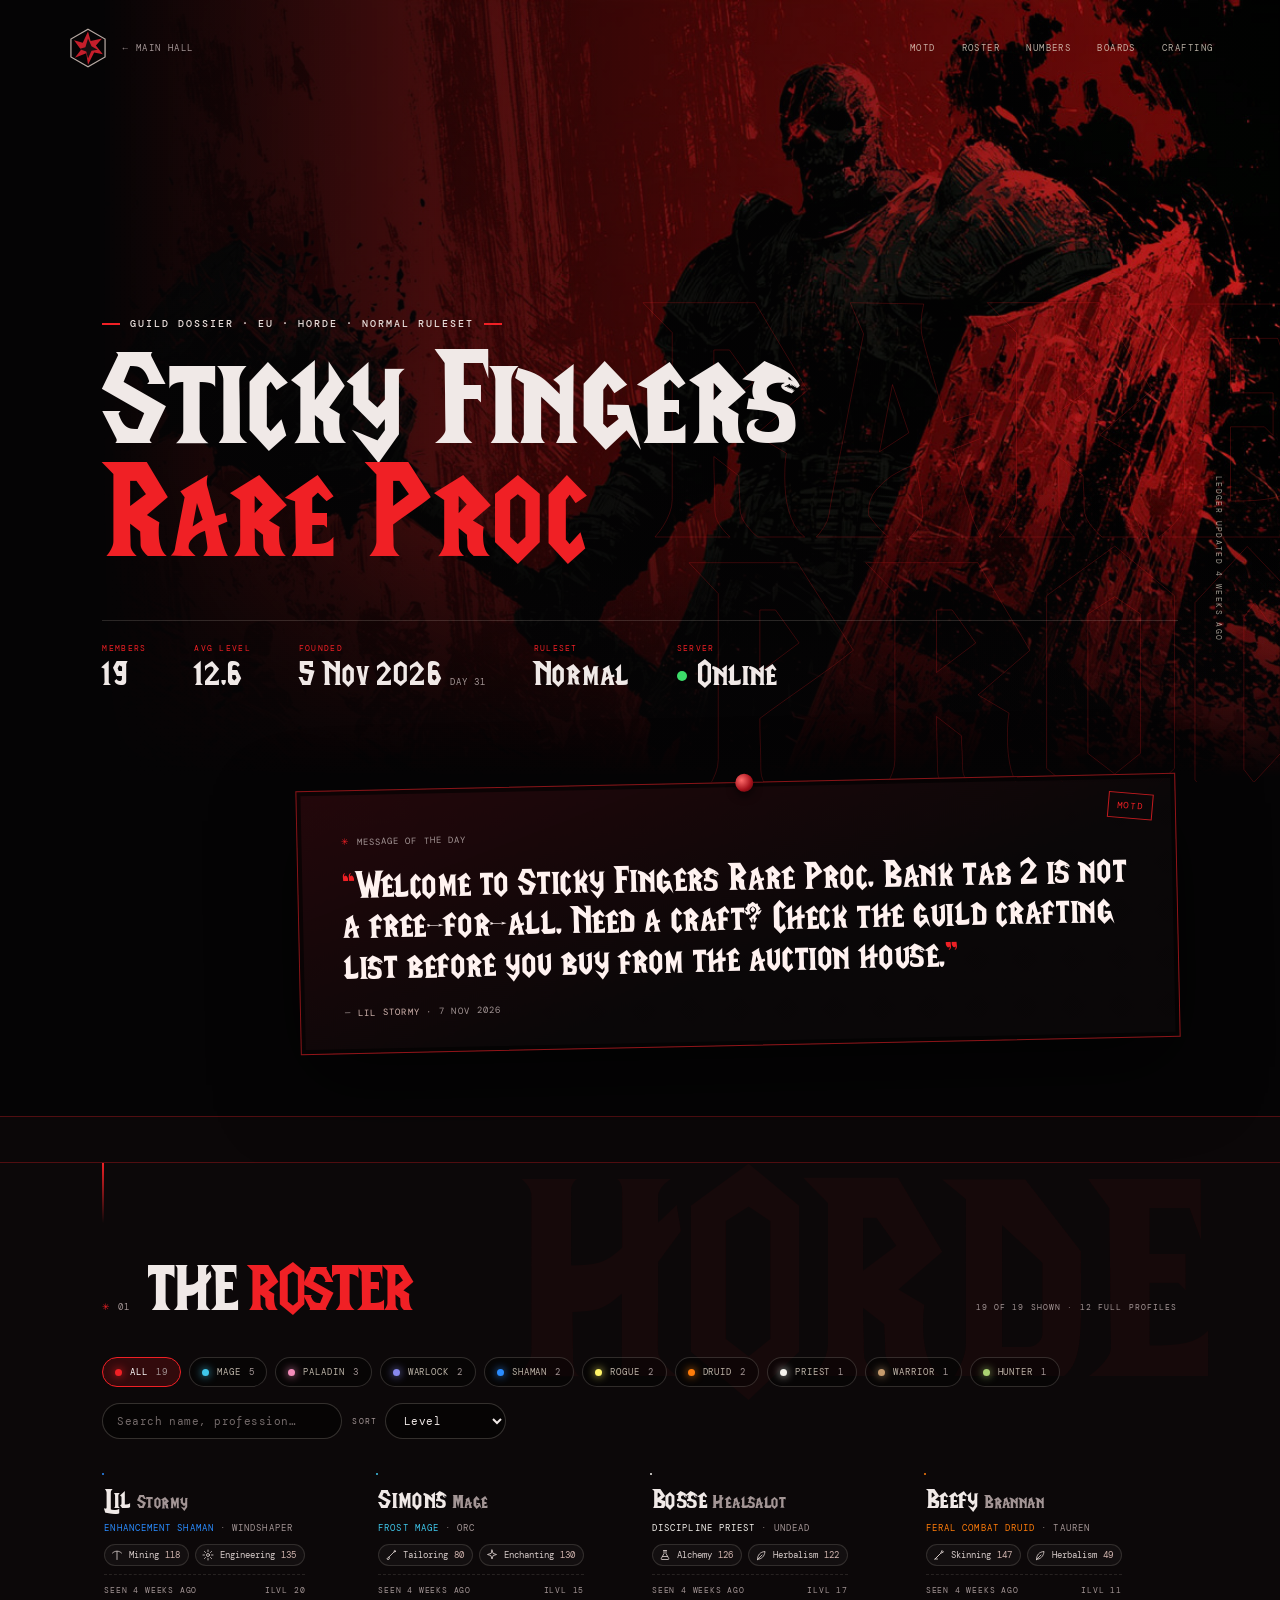
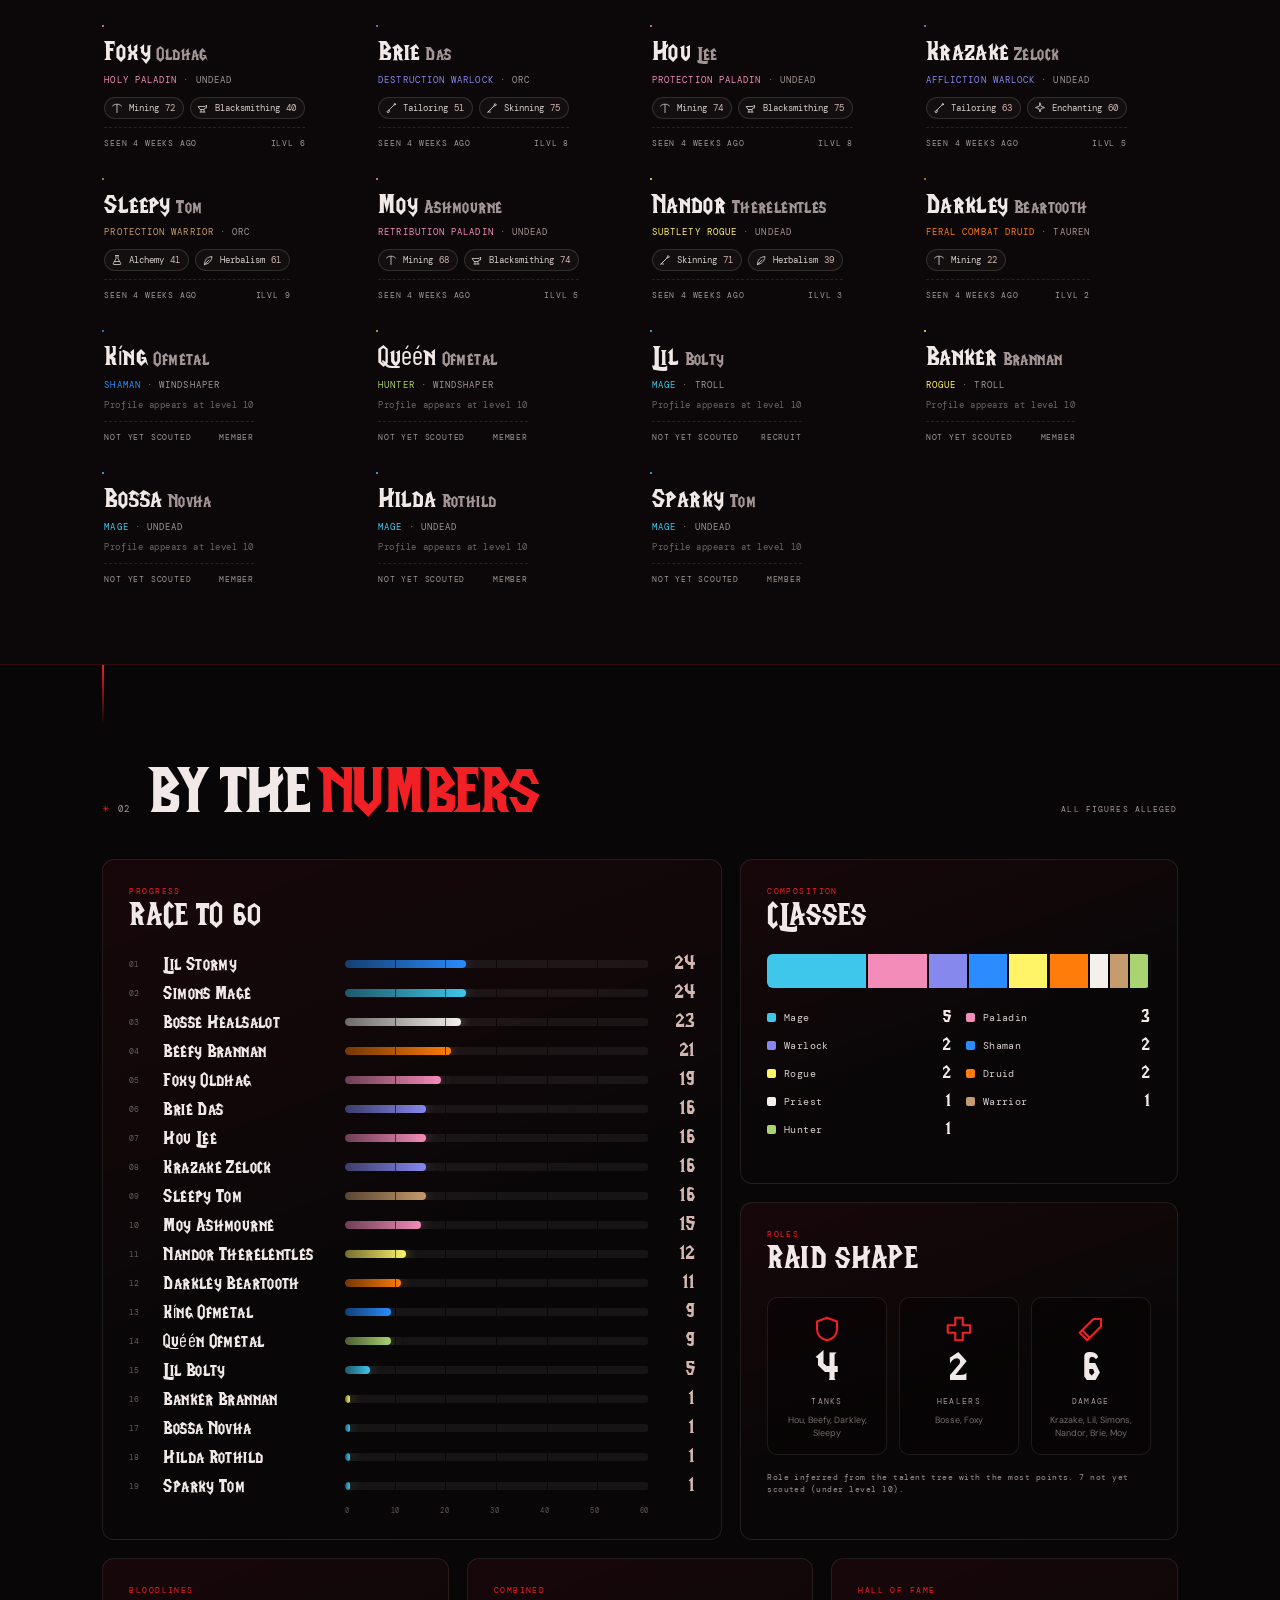
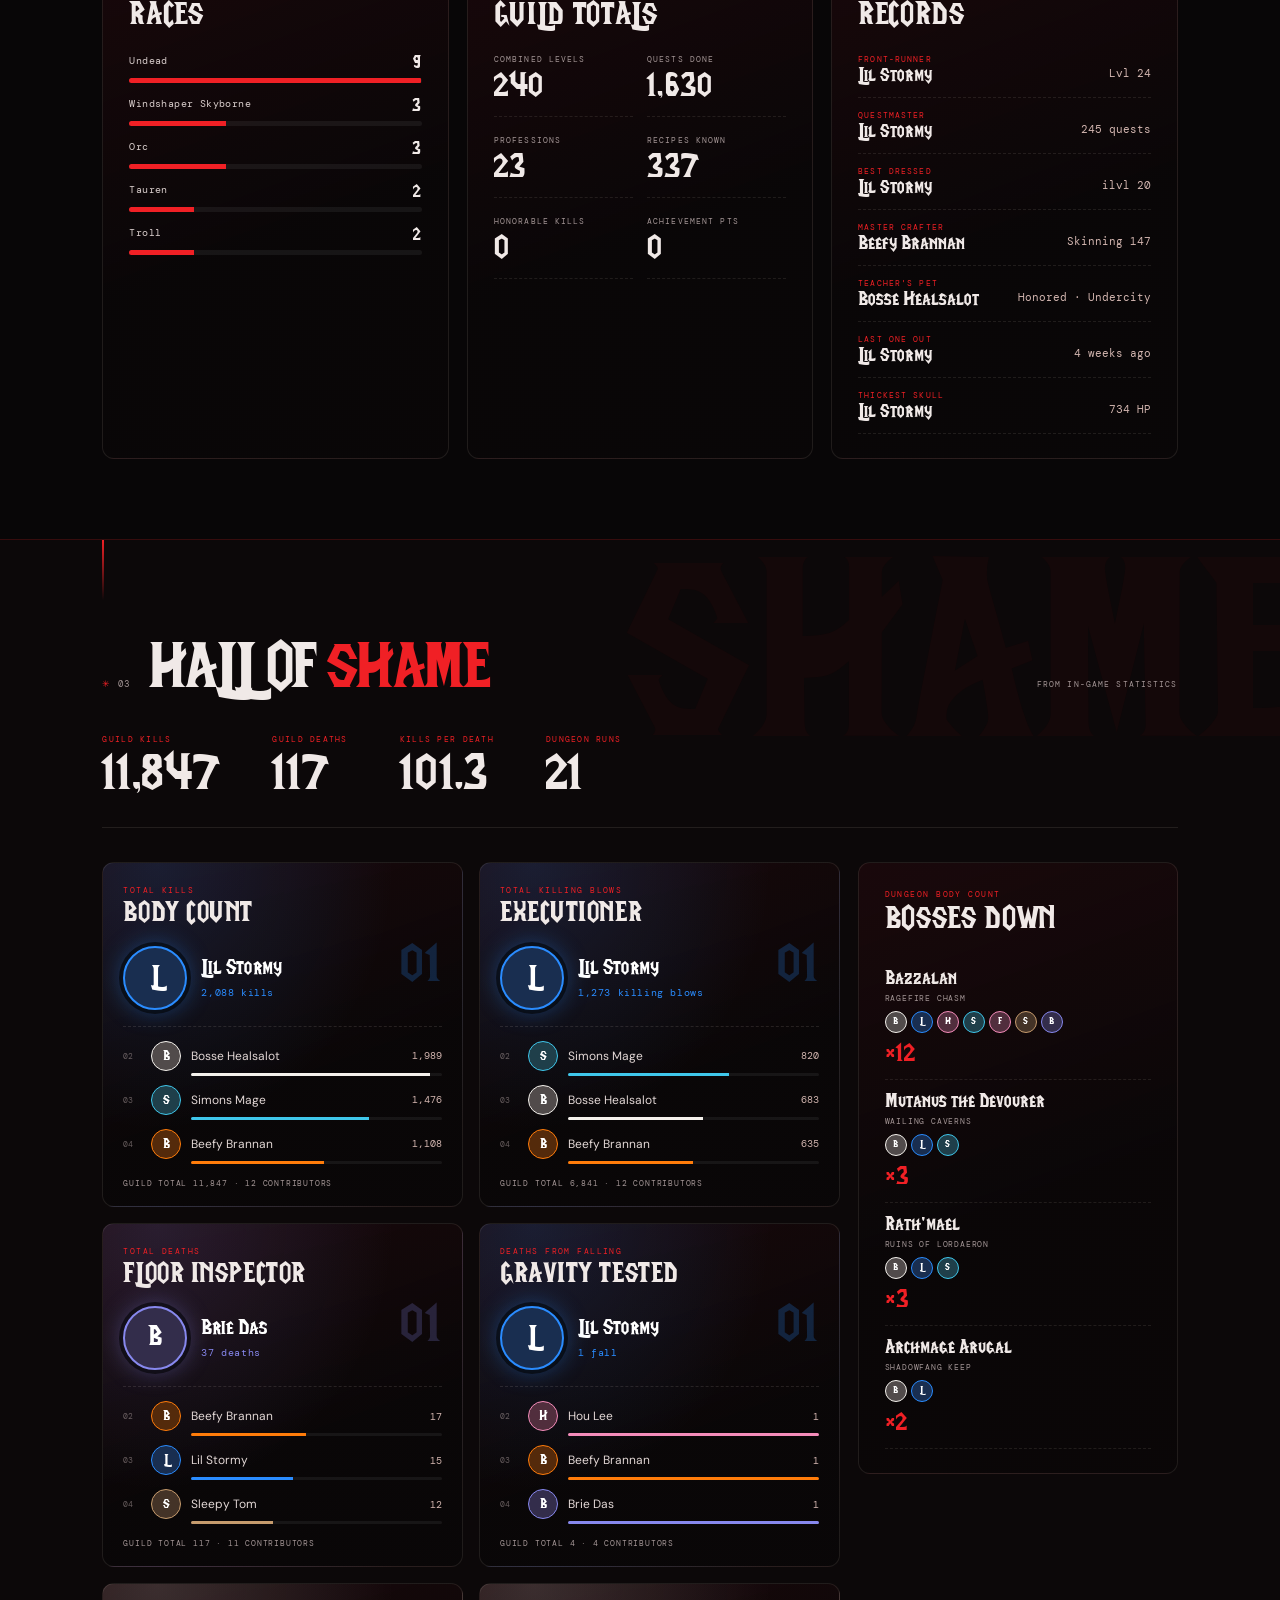
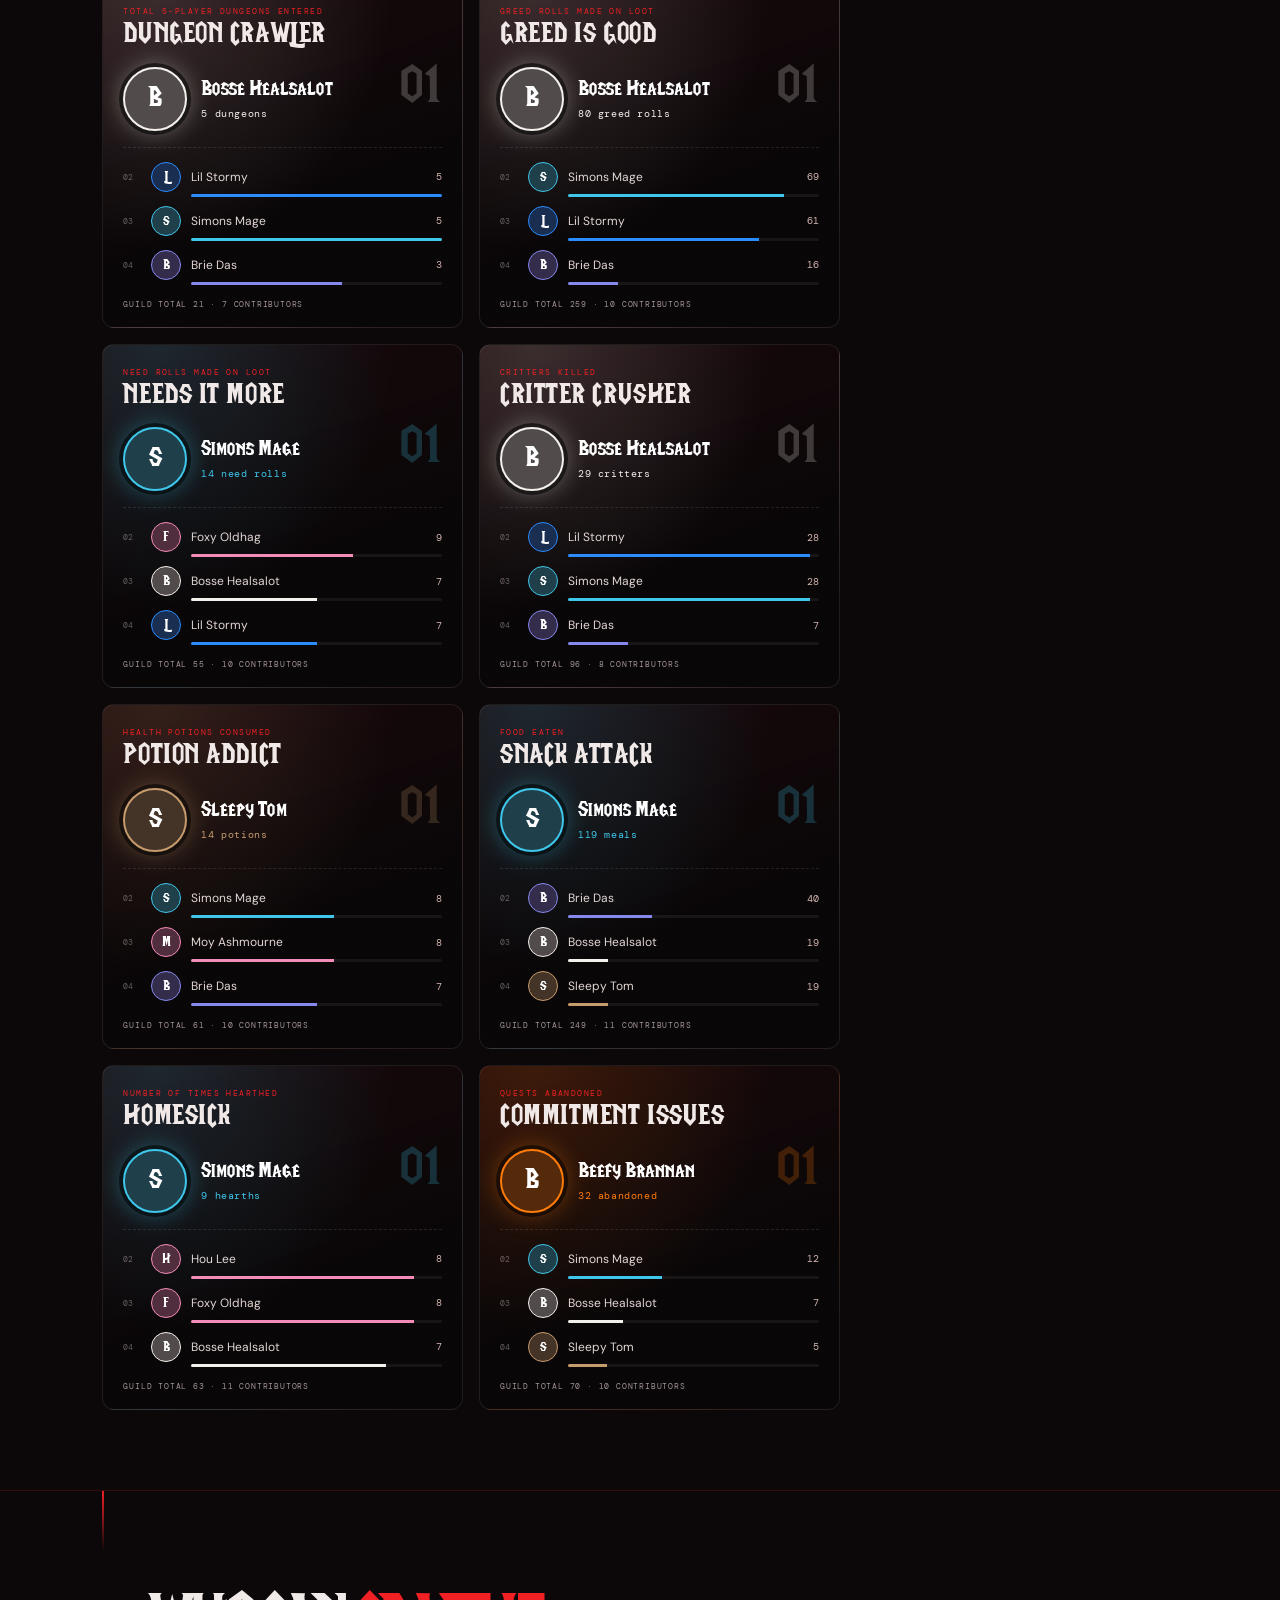
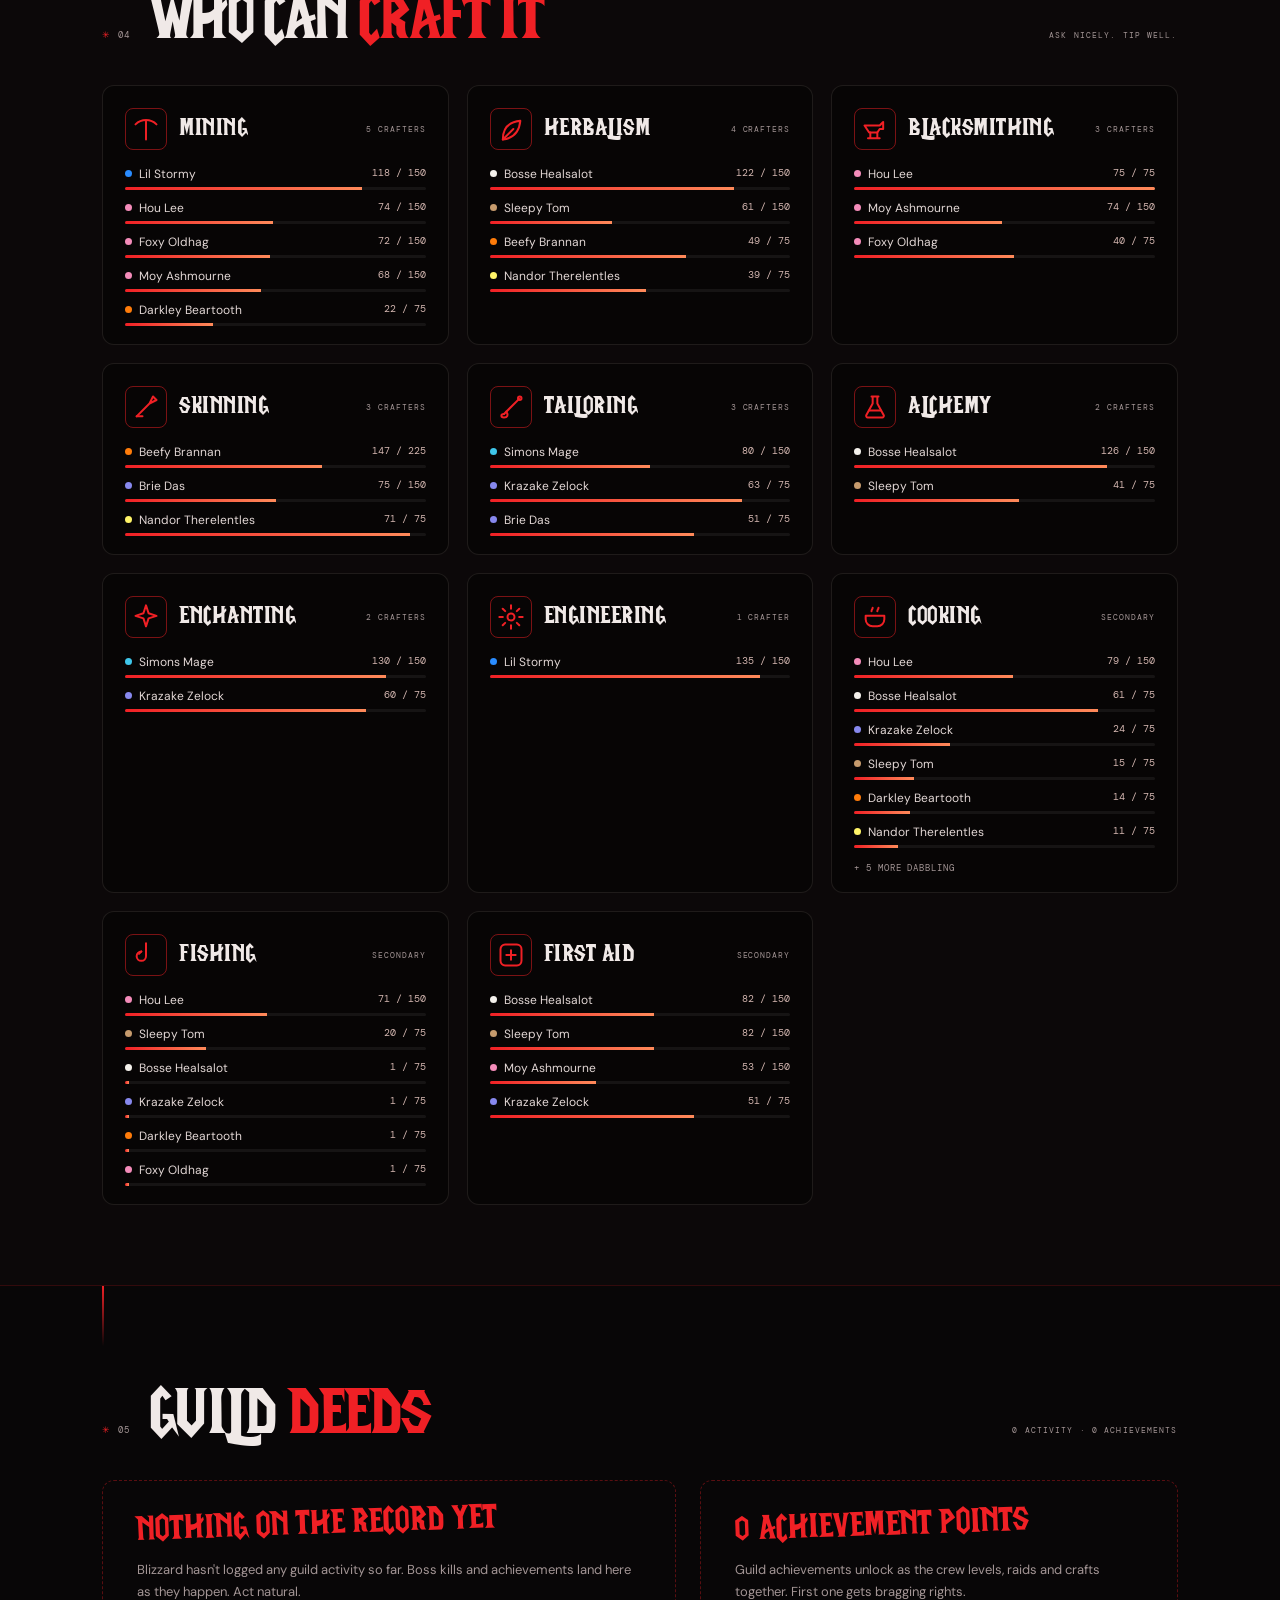
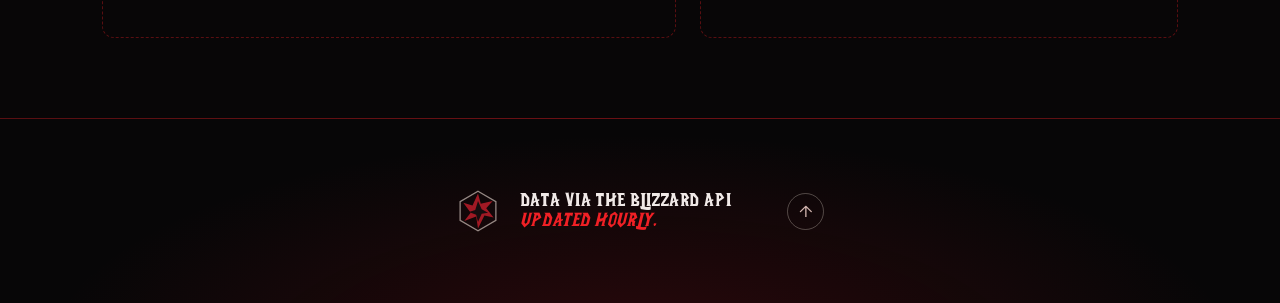
==== commit 0f623db7: "Add in-game renders, leaderboards, server status and crest support - Cards show each character's in-" ====
--- a/guild.html
+++ b/guild.html
@@ -8,8 +8,8 @@
     <title>Sticky Fingers Rare Proc - Guild</title>
     <link rel="icon" type="image/svg+xml" href="assets/sigil.svg">
     <link rel="stylesheet" href="styles.css?v=13">
-    <link rel="stylesheet" href="guild.css?v=1">
-    <script src="guild.js?v=1" defer></script>
+    <link rel="stylesheet" href="guild.css?v=2">
+    <script src="guild.js?v=2" defer></script>
   </head>
   <body class="guild-page">
     <a class="skip-link" href="#roster">Skip to roster</a>
@@ -24,10 +24,12 @@
           <a href="#motd">MOTD</a>
           <a href="#roster">ROSTER</a>
           <a href="#numbers">NUMBERS</a>
+          <a href="#boards">BOARDS</a>
           <a href="#crafting">CRAFTING</a>
         </div>
       </nav>
 
+      <div class="g-crest" id="guildCrest" role="img" aria-label="Guild crest" hidden></div>
       <div class="g-hero__title">
         <span class="cover__overline"><i></i> <span id="heroOverline">GUILD DOSSIER · EU · HORDE</span> <i></i></span>
         <h1 id="guildTitle">Sticky Fingers<br><em>Rare Proc</em></h1>
@@ -126,9 +128,25 @@
         </div>
       </section>
 
+      <section class="g-section g-boards" id="boards" aria-labelledby="boardsTitle">
+        <div class="g-heading">
+          <span class="section-mark"><i>✳</i> 03</span>
+          <h2 id="boardsTitle">Hall of <em>shame</em></h2>
+          <span class="g-heading__note">FROM IN-GAME STATISTICS</span>
+        </div>
+        <dl class="g-boards__headline" id="boardsHeadline"></dl>
+        <div class="g-boards__layout">
+          <div class="g-board-grid" id="boardGrid"></div>
+          <aside class="g-panel g-bosses" aria-labelledby="bossTitle">
+            <header><span class="g-panel__kicker">DUNGEON BODY COUNT</span><h3 id="bossTitle">Bosses down</h3></header>
+            <ul class="g-boss" id="bossList"></ul>
+          </aside>
+        </div>
+      </section>
+
       <section class="g-section g-crafting" id="crafting" aria-labelledby="craftingTitle">
         <div class="g-heading">
-          <span class="section-mark"><i>✳</i> 03</span>
+          <span class="section-mark"><i>✳</i> 04</span>
           <h2 id="craftingTitle">Who can <em>craft it</em></h2>
           <span class="g-heading__note">ASK NICELY. TIP WELL.</span>
         </div>
@@ -137,7 +155,7 @@
 
       <section class="g-section g-deeds" id="deeds" aria-labelledby="deedsTitle">
         <div class="g-heading">
-          <span class="section-mark"><i>✳</i> 04</span>
+          <span class="section-mark"><i>✳</i> 05</span>
           <h2 id="deedsTitle">Guild <em>deeds</em></h2>
           <span class="g-heading__note" id="deedsNote">ACTIVITY · ACHIEVEMENTS</span>
         </div>
--- a/guild.css
+++ b/guild.css
@@ -278,3 +278,101 @@
   .g-card, .g-ladder__track span, .g-stack span, .g-bars__track span, .g-hero__ghost { animation: none !important; }
   .g-motd__ticker span { animation: none !important; padding-left: 0; }
 }
+
+/* ---------- In-game renders ---------- */
+.g-render { position: absolute; inset: 0; overflow: hidden; background: radial-gradient(ellipse at 50% 44%, color-mix(in srgb, var(--cls) 42%, transparent), transparent 60%), linear-gradient(160deg, #2a0a10, #070506 82%); }
+.g-render__figure { position: absolute; max-width: none; height: auto; filter: drop-shadow(0 12px 18px rgba(0,0,0,.65)); transform-origin: 50% 85%; transition: transform .65s cubic-bezier(.2,.8,.2,1); }
+.g-render__race { position: absolute; left: 0; right: 0; bottom: -4%; color: color-mix(in srgb, var(--cls) 14%, transparent); font: 400 clamp(40px, 5.2vw, 66px)/1 var(--display); letter-spacing: .04em; text-align: center; text-transform: uppercase; white-space: nowrap; }
+.g-render__floor { position: absolute; left: 50%; bottom: 7%; width: 46%; height: 9%; border-radius: 50%; background: radial-gradient(closest-side, rgba(0,0,0,.75), transparent); transform: translateX(-50%); }
+.g-card--render .g-card__trigger:hover .g-render__figure { transform: scale(1.06) translateY(-2%); }
+
+/* Custom art on top; the render wipes up from below on hover/focus. */
+.g-render--reveal { z-index: 1; clip-path: circle(0% at 50% 108%); transition: clip-path .8s cubic-bezier(.65,0,.25,1); }
+.g-render--reveal .g-render__figure { opacity: 0; transform: translateY(12%) scale(.86); transition: transform .9s .12s cubic-bezier(.2,.8,.2,1), opacity .45s .12s; }
+.g-render--reveal::after { content: ""; position: absolute; left: 50%; bottom: -8%; width: 16%; aspect-ratio: 1; border: 2px solid var(--cls); border-radius: 50%; opacity: 0; transform: translateX(-50%) scale(0); box-shadow: 0 0 24px var(--cls); }
+.g-card--dual .g-card__trigger:hover .g-render--reveal,
+.g-card--dual .g-card__trigger:focus-visible .g-render--reveal,
+.g-dialog__art--dual:hover .g-render--reveal { clip-path: circle(150% at 50% 108%); }
+.g-card--dual .g-card__trigger:hover .g-render--reveal .g-render__figure,
+.g-card--dual .g-card__trigger:focus-visible .g-render--reveal .g-render__figure,
+.g-dialog__art--dual:hover .g-render--reveal .g-render__figure { opacity: 1; transform: none; }
+.g-card--dual .g-card__trigger:hover .g-render--reveal::after,
+.g-dialog__art--dual:hover .g-render--reveal::after { animation: ring-burst 1s .05s cubic-bezier(.2,.8,.2,1) both; }
+.g-card--dual .g-card__trigger:hover .g-art__custom { transform: scale(1.12); filter: brightness(.4) saturate(.6); }
+.g-render__tag { position: absolute; z-index: 3; left: 12px; bottom: 24px; display: inline-flex; align-items: center; gap: 6px; padding: 4px 7px; border: 1px solid color-mix(in srgb, var(--cls) 70%, transparent); border-radius: 999px; background: rgba(5,4,5,.78); color: #fff; font: 7px var(--mono); letter-spacing: .14em; opacity: .7; transition: opacity .3s, background .3s; }
+.g-render__tag::before { content: ""; width: 6px; height: 6px; border-radius: 50%; background: var(--cls); box-shadow: 0 0 8px var(--cls); }
+.g-card--dual .g-card__trigger:hover .g-render__tag, .g-dialog__art--dual:hover .g-render__tag { opacity: 1; background: color-mix(in srgb, var(--cls) 30%, #050405); }
+.g-dialog__art .g-render__tag { bottom: 10px; left: 8px; }
+.g-dialog__art .g-render__race { font-size: 44px; }
+.g-render--tall { position: relative; aspect-ratio: 4 / 5; border-radius: 12px; border-bottom: 2px solid var(--cls); }
+.g-render--tall .g-render__figure { animation: figure-rise 1s .25s cubic-bezier(.2,.8,.2,1) both; }
+.g-render--tall .g-render__race { font-size: 120px; }
+
+/* ---------- Avatars ---------- */
+.g-avatar { position: relative; display: inline-grid; flex: none; place-items: center; overflow: hidden; border: 1.5px solid var(--cls); border-radius: 50%; background: color-mix(in srgb, var(--cls) 28%, #120a0c); color: #fff; font: 400 14px/1 var(--display); }
+.g-avatar img { position: absolute; inset: 0; width: 100%; height: 100%; object-fit: cover; }
+.g-avatar--xs { width: 22px; height: 22px; font-size: 10px; }
+.g-avatar--sm { width: 30px; height: 30px; }
+.g-avatar--md { width: 40px; height: 40px; }
+.g-avatar--lg { width: 64px; height: 64px; border-width: 2px; font-size: 28px; box-shadow: 0 0 0 4px rgba(0,0,0,.6), 0 0 26px color-mix(in srgb, var(--cls) 45%, transparent); }
+
+/* ---------- Leaderboards ---------- */
+.g-boards { background: #0c0809; border-top: 1px solid rgba(240,32,37,.18); }
+.g-boards::after { content: "SHAME"; position: absolute; z-index: -1; top: 30px; right: -2vw; color: rgba(240,32,37,.04); font: 400 20vw/.8 var(--display); pointer-events: none; }
+.g-boards__headline { display: flex; flex-wrap: wrap; gap: 14px 52px; margin: 0 0 34px; padding: 0 0 26px; border-bottom: 1px solid rgba(232,223,208,.1); }
+.g-boards__headline dt { color: var(--rust); font: 8px var(--mono); letter-spacing: .16em; text-transform: uppercase; }
+.g-boards__headline dd { margin: 6px 0 0; color: var(--ink); font: 400 clamp(36px, 4vw, 56px)/1 var(--display); }
+.g-boards__layout { display: grid; grid-template-columns: minmax(0, 1fr) minmax(260px, 320px); align-items: start; gap: 18px; }
+.g-board-grid { display: grid; grid-template-columns: repeat(auto-fill, minmax(min(100%, 250px), 1fr)); gap: 16px; }
+.g-board { position: relative; overflow: hidden; padding: 22px 20px 18px; border: 1px solid rgba(232,223,208,.1); border-radius: 12px; background: radial-gradient(ellipse at 15% 0%, color-mix(in srgb, var(--cls) 16%, transparent), transparent 55%), linear-gradient(160deg, rgba(40,10,14,.5), rgba(10,7,8,.92) 60%); transition: transform .3s, border-color .3s; }
+.g-board:hover { transform: translateY(-3px); border-color: color-mix(in srgb, var(--cls) 45%, transparent); }
+.g-board header { display: flex; flex-direction: column; gap: 6px; margin-bottom: 18px; }
+.g-board h3 { margin: 0; color: var(--ink); font: 400 28px/.95 var(--display); letter-spacing: .02em; text-transform: uppercase; }
+.g-board__champ { position: relative; display: flex; align-items: center; gap: 14px; padding-bottom: 16px; border-bottom: 1px dashed rgba(232,223,208,.12); }
+.g-board__champ-id { min-width: 0; padding-right: 54px; }
+.g-board__champ b { display: block; overflow: hidden; color: #fff; font: 400 22px/1.05 var(--display); text-overflow: ellipsis; white-space: nowrap; }
+.g-board__champ div span { display: block; margin-top: 6px; color: var(--cls); font: 10px var(--mono); letter-spacing: .06em; }
+.g-board__crown { position: absolute; top: -6px; right: 0; color: color-mix(in srgb, var(--cls) 22%, transparent); font: 400 54px/1 var(--display); }
+.g-board__rest { display: grid; gap: 9px; margin: 14px 0 0; padding: 0; list-style: none; }
+.g-board__rest li { display: grid; grid-template-columns: 18px 30px 1fr auto; align-items: center; gap: 4px 10px; }
+.g-board__pos { color: rgba(163,149,149,.6); font: 8px var(--mono); }
+.g-board__who { overflow: hidden; color: #e2d7d5; font: 12px var(--sans); text-overflow: ellipsis; white-space: nowrap; }
+.g-board__rest b { color: var(--gold); font: 10px var(--mono); font-weight: 400; }
+.g-board__rest em { grid-column: 3 / -1; height: 3px; margin-top: -2px; border-radius: 2px; background: rgba(255,255,255,.06); overflow: hidden; }
+.g-board__rest em::before { content: ""; display: block; width: var(--p); height: 100%; background: var(--cls); }
+.g-board__total { margin: 14px 0 0; color: var(--faint); font: 8px var(--mono); letter-spacing: .1em; text-transform: uppercase; }
+.g-bosses { position: sticky; top: 20px; }
+.g-boss { display: grid; gap: 0; margin: 0; padding: 0; list-style: none; }
+.g-boss li { display: grid; grid-template-columns: 1fr auto; gap: 8px 10px; padding: 12px 0; border-bottom: 1px dashed rgba(232,223,208,.1); }
+.g-boss__name b { display: block; color: var(--ink); font: 400 20px/1 var(--display); }
+.g-boss__name span { display: block; margin-top: 4px; color: var(--faint); font: 8px var(--mono); letter-spacing: .1em; text-transform: uppercase; }
+.g-boss li > strong { align-self: start; color: var(--rust); font: 400 26px/1 var(--display); }
+.g-boss__who { grid-column: 1 / -1; display: flex; flex-wrap: wrap; gap: 4px; }
+.g-boss__none { color: var(--faint); font: 12px var(--sans); }
+
+/* ---------- Server status + crest ---------- */
+.g-status dd { display: inline-flex; align-items: center; gap: 10px; }
+.g-status dd i { width: 10px; height: 10px; border-radius: 50%; background: #3ddc6a; box-shadow: 0 0 0 0 rgba(61,220,106,.6); animation: pulse 2s infinite; }
+.g-status--down dd i { background: var(--rust); animation: none; }
+.g-crest { position: absolute; z-index: 2; top: 50%; right: 9vw; width: clamp(130px, 15vw, 220px); aspect-ratio: 1; transform: translateY(-62%); filter: drop-shadow(0 18px 40px rgba(0,0,0,.7)); animation: rise-in 1.2s .5s both; }
+.g-crest[hidden] { display: none; }
+.g-crest__bg { position: absolute; inset: 8%; background: var(--tint); clip-path: polygon(50% 0, 100% 12%, 100% 58%, 50% 100%, 0 58%, 0 12%); }
+.g-crest__layer { position: absolute; inset: 0; background: var(--tint); -webkit-mask: var(--img) center / contain no-repeat; mask: var(--img) center / contain no-repeat; }
+
+@keyframes ring-burst { 0% { opacity: .9; transform: translateX(-50%) scale(0); } 100% { opacity: 0; transform: translateX(-50%) scale(9); } }
+@keyframes figure-rise { from { opacity: 0; transform: translateY(8%) scale(.94); } to { opacity: 1; transform: none; } }
+@keyframes pulse { 0% { box-shadow: 0 0 0 0 rgba(61,220,106,.55); } 70% { box-shadow: 0 0 0 10px rgba(61,220,106,0); } 100% { box-shadow: 0 0 0 0 rgba(61,220,106,0); } }
+
+@media (max-width: 1100px) {
+  .g-boards__layout { grid-template-columns: 1fr; }
+  .g-bosses { position: static; }
+}
+@media (max-width: 760px) {
+  .g-crest { top: 92px; right: 16px; width: 96px; transform: none; }
+  .g-boards__headline { gap: 14px 28px; }
+  .g-board-grid { grid-template-columns: 1fr; }
+}
+@media (prefers-reduced-motion: reduce) {
+  .g-render--reveal, .g-render--reveal .g-render__figure { transition: none !important; }
+  .g-render--tall .g-render__figure, .g-status dd i, .g-crest { animation: none !important; }
+}
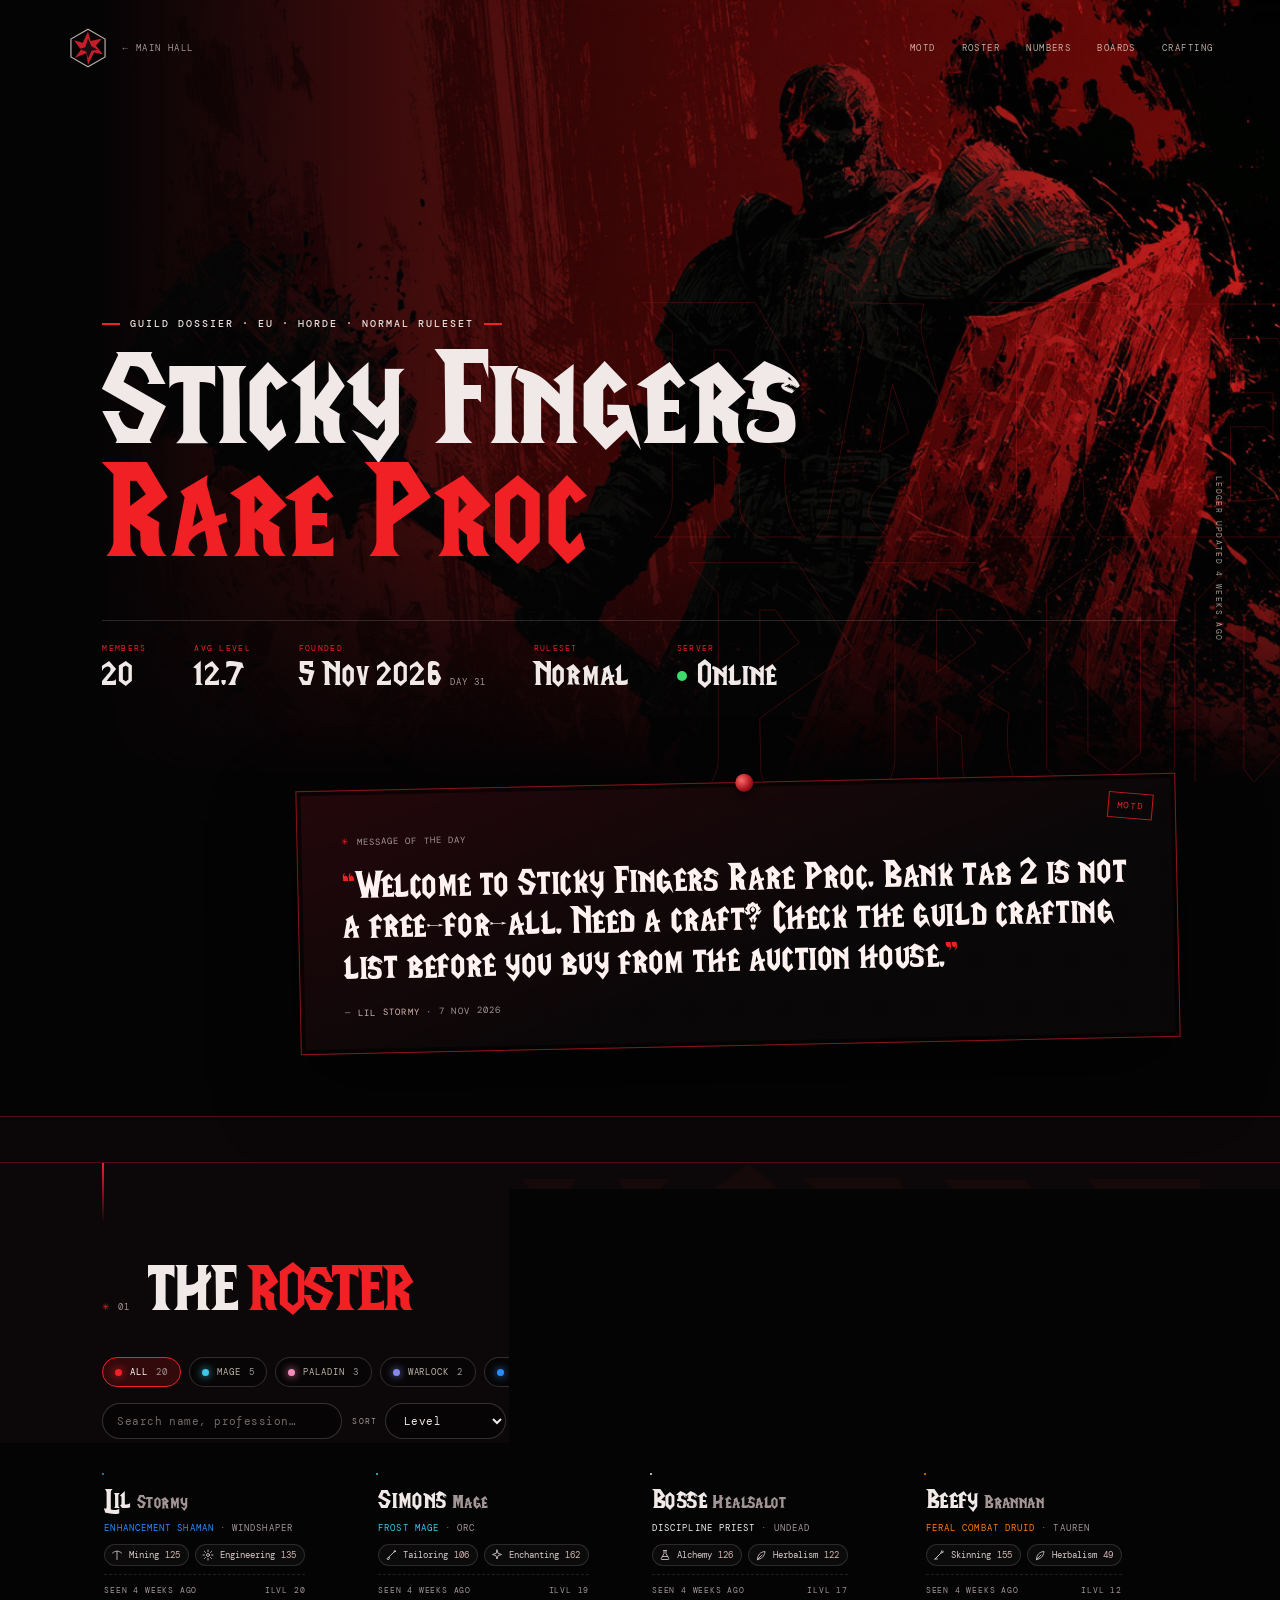
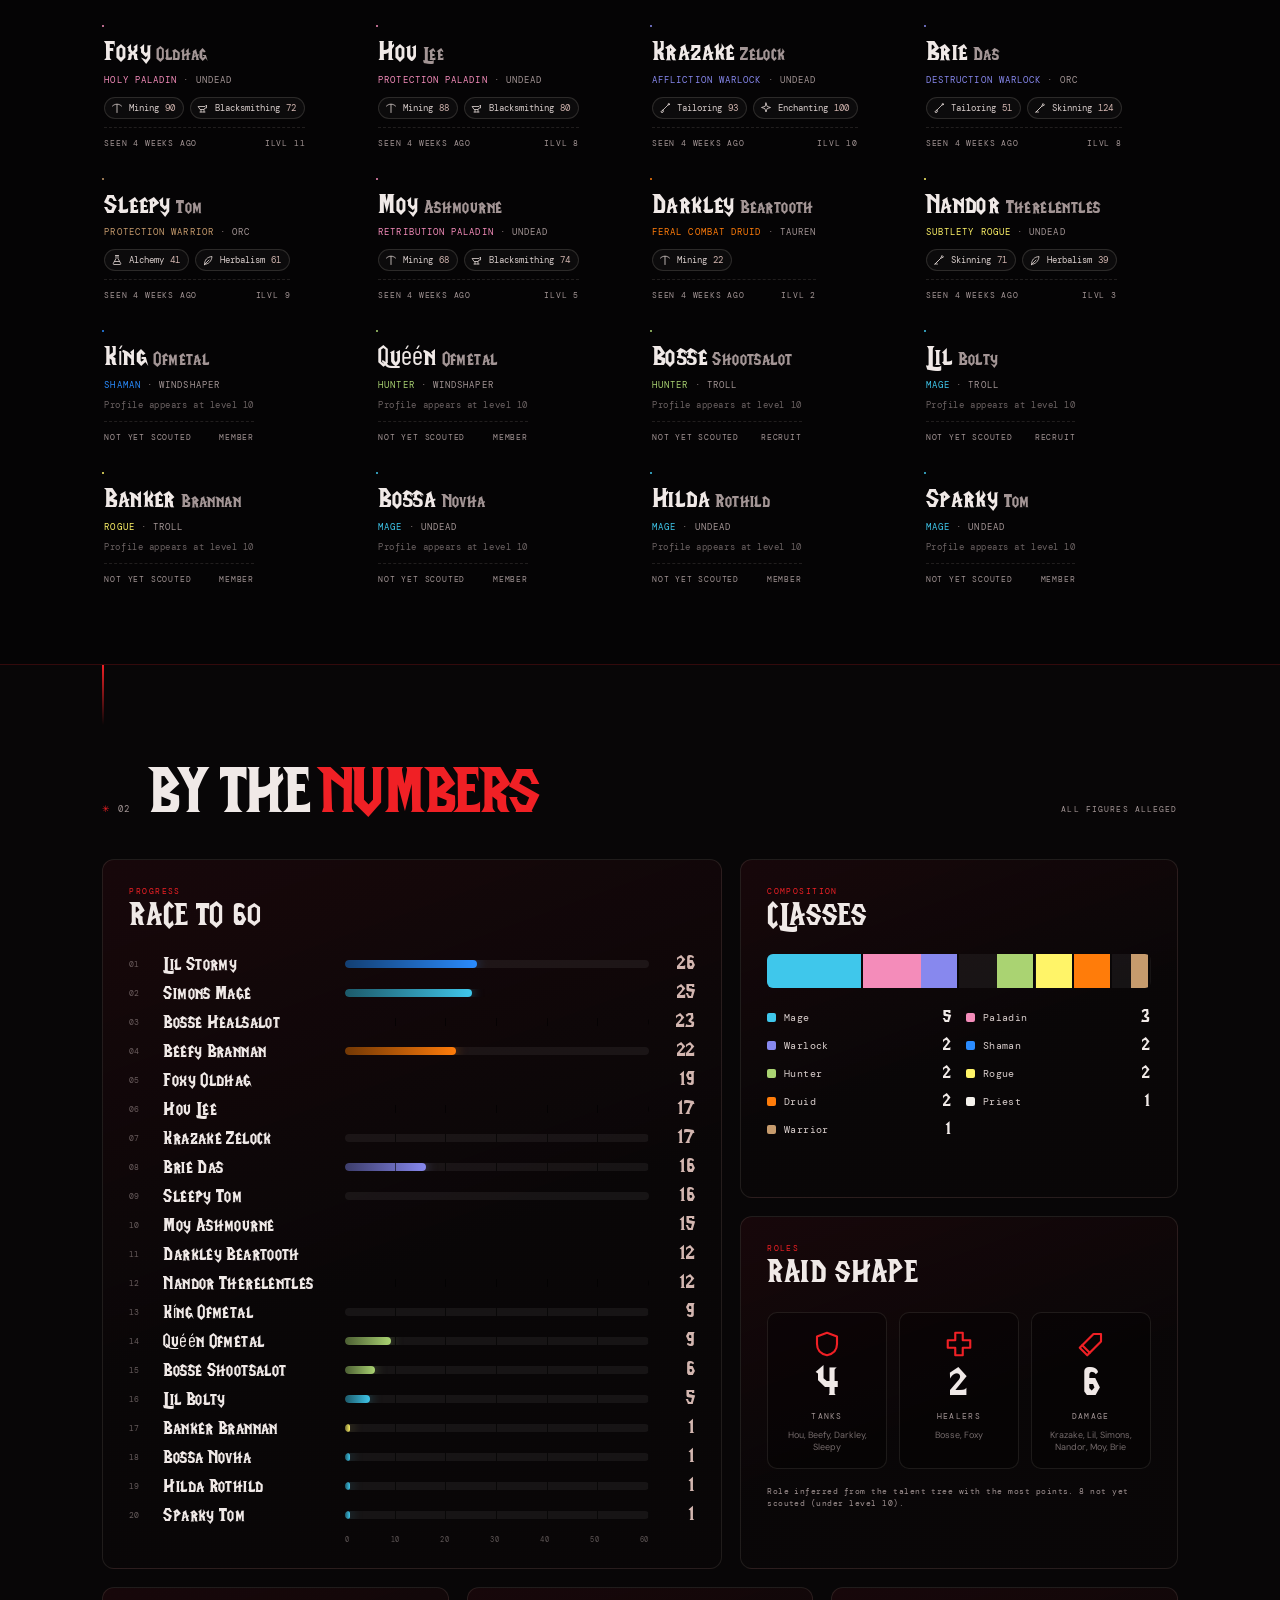
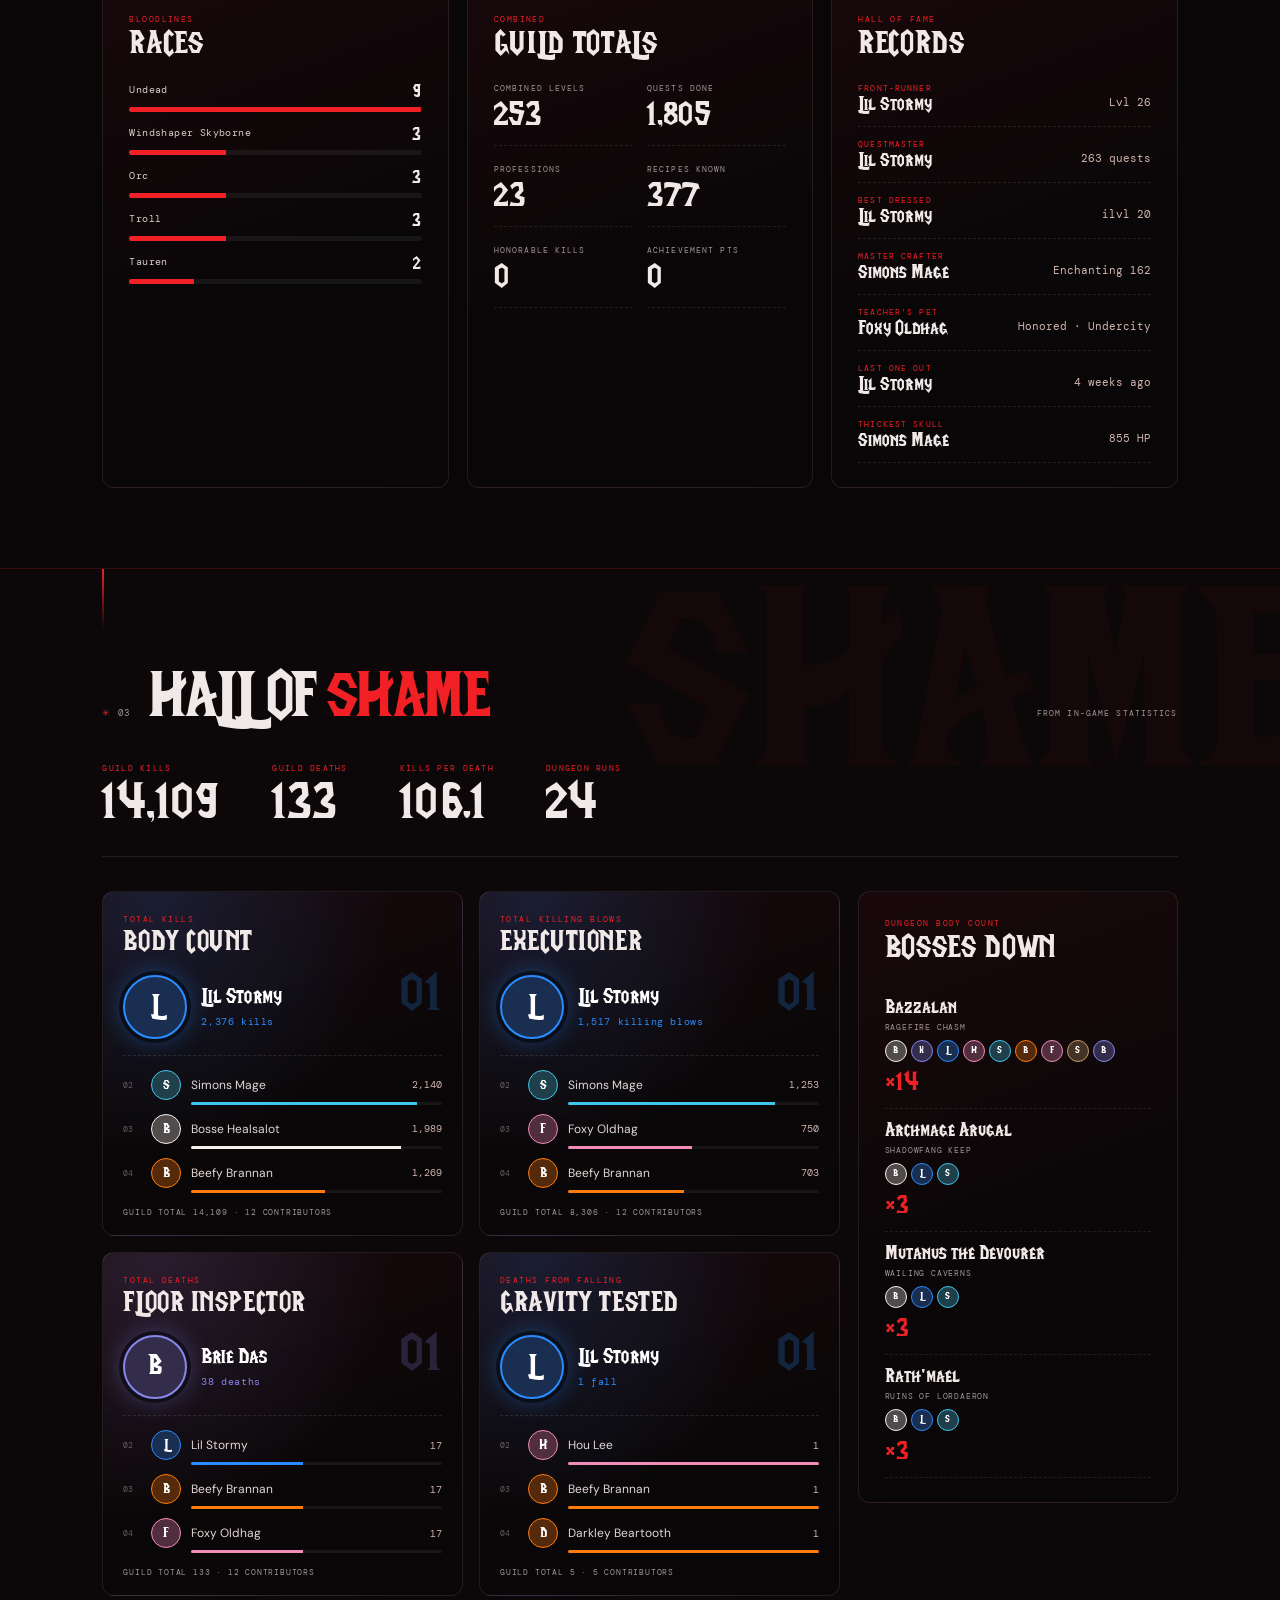
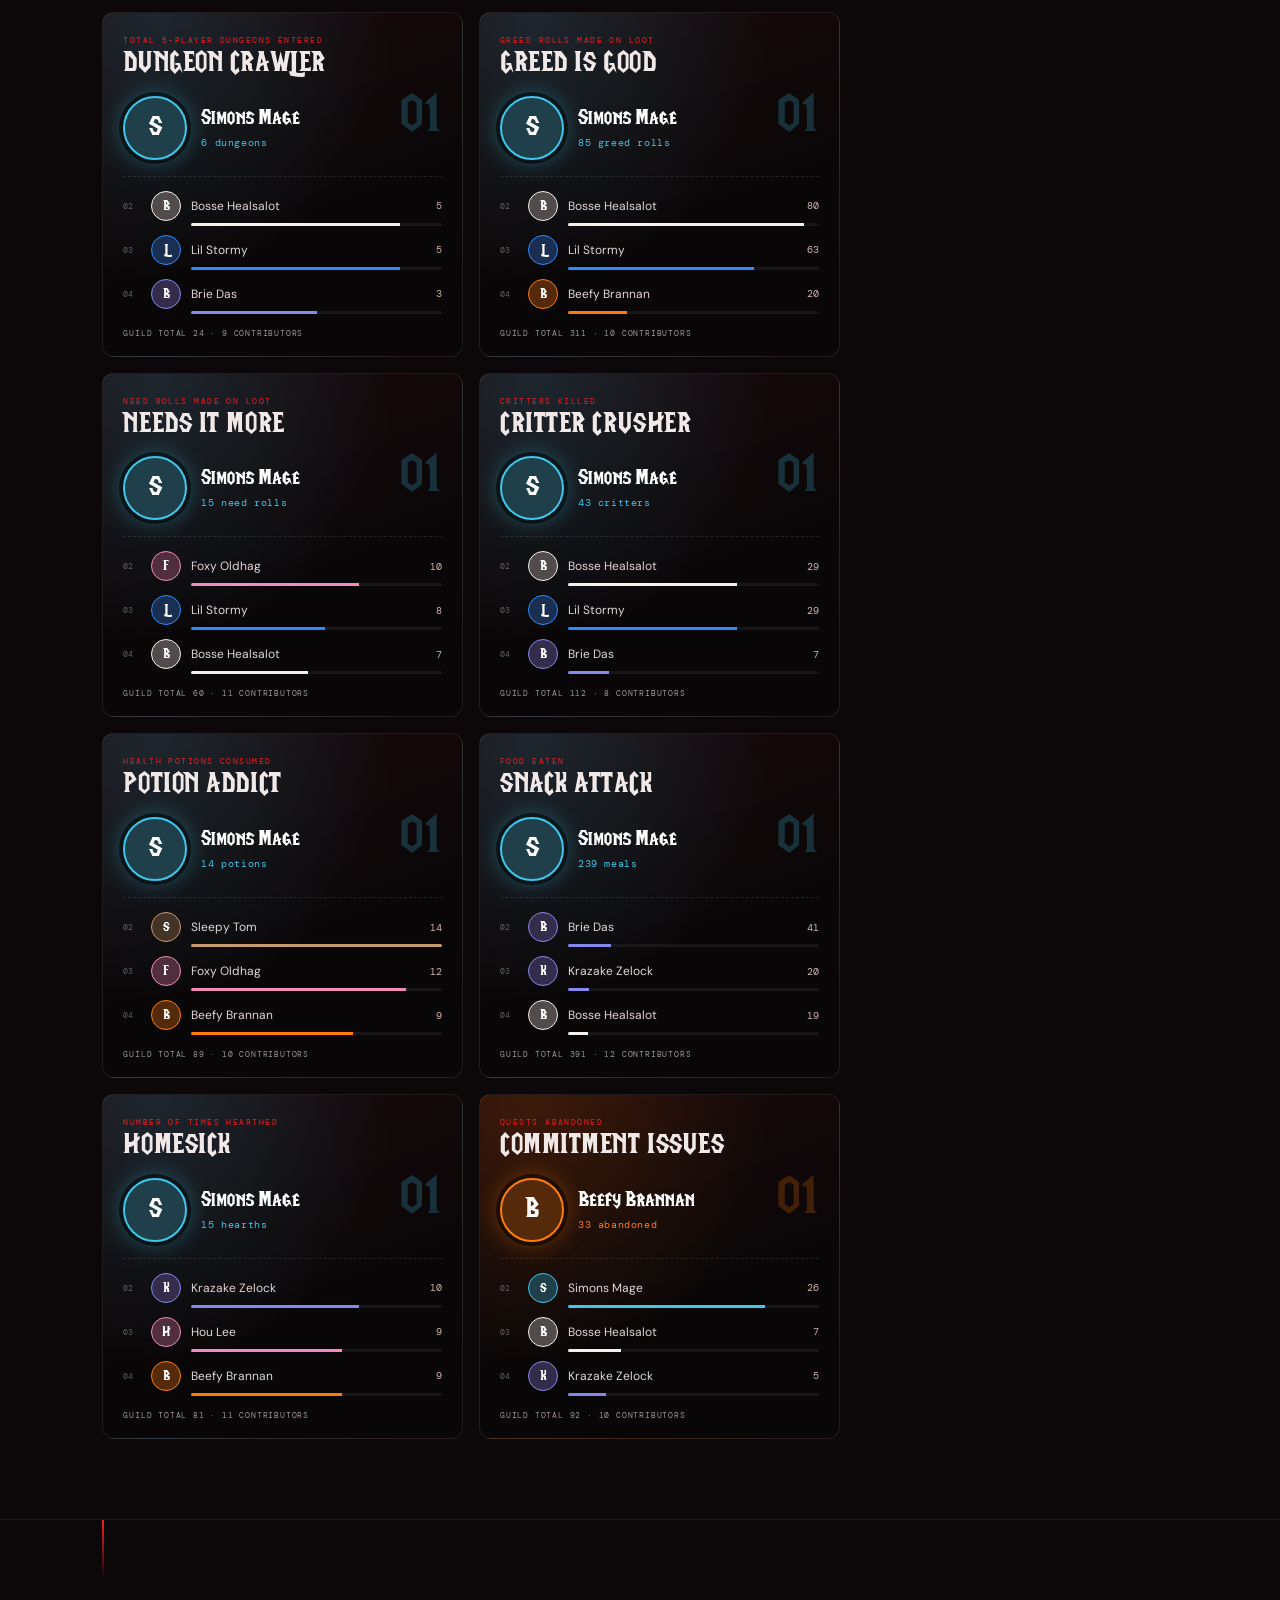
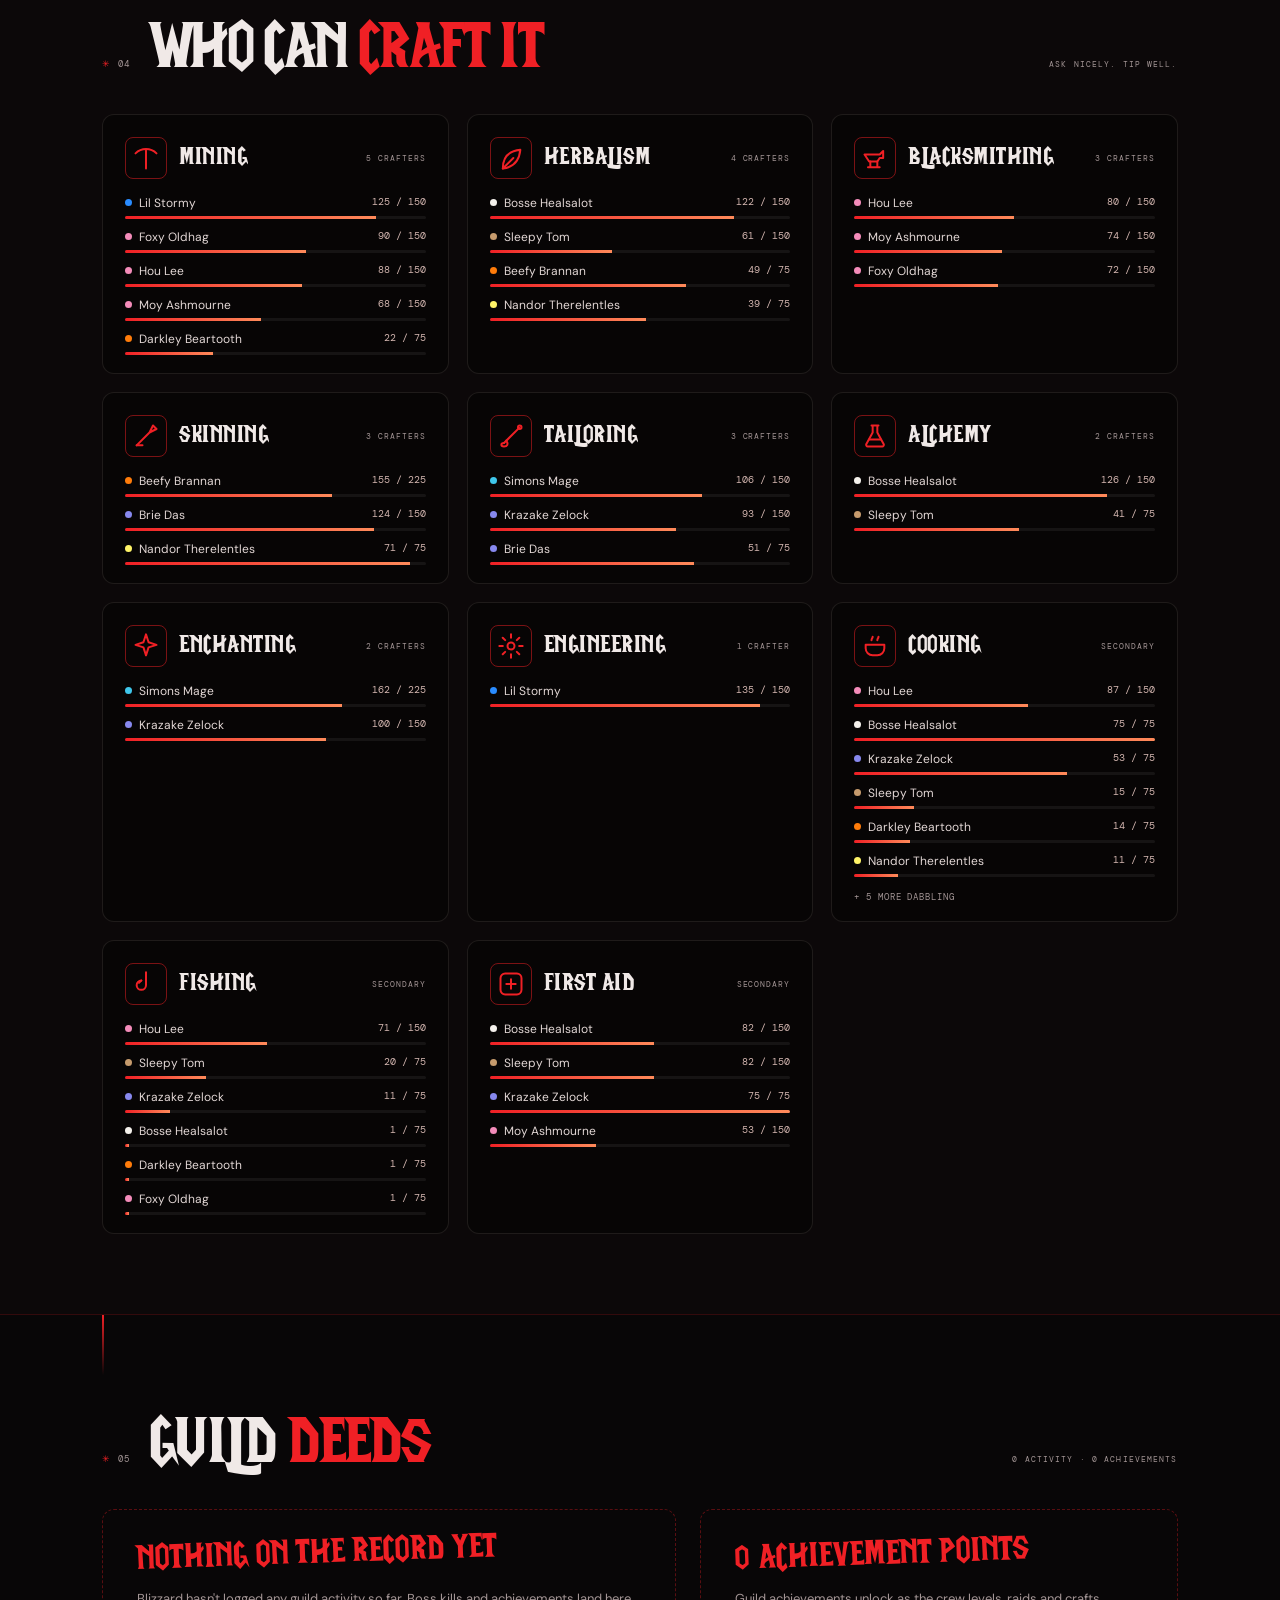
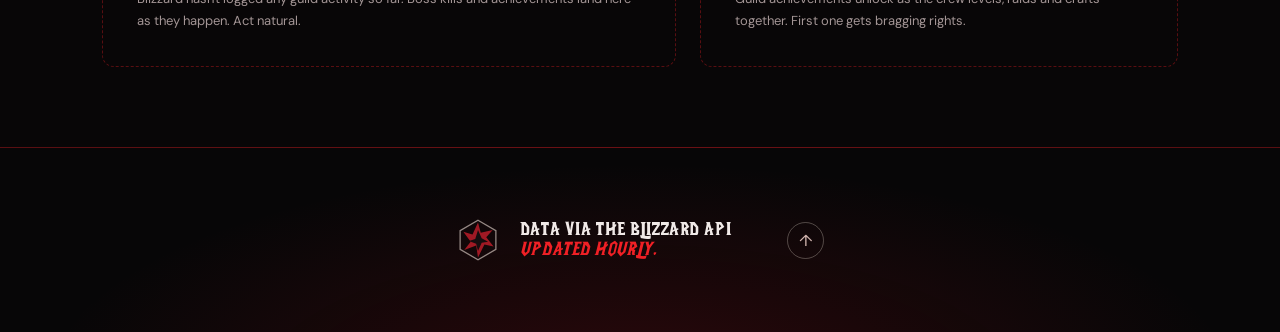
==== commit c2ab7caf: "Add guild2 dossier page for the EU PvP guild Wipers Co-Authored-By: Claude Opus 5.5 <noreply@anthrop" ====
--- a/guild.html
+++ b/guild.html
@@ -9,7 +9,7 @@
     <link rel="icon" type="image/svg+xml" href="assets/sigil.svg">
     <link rel="stylesheet" href="styles.css?v=13">
     <link rel="stylesheet" href="guild.css?v=2">
-    <script src="guild.js?v=2" defer></script>
+    <script src="guild.js?v=3" defer></script>
   </head>
   <body class="guild-page">
     <a class="skip-link" href="#roster">Skip to roster</a>
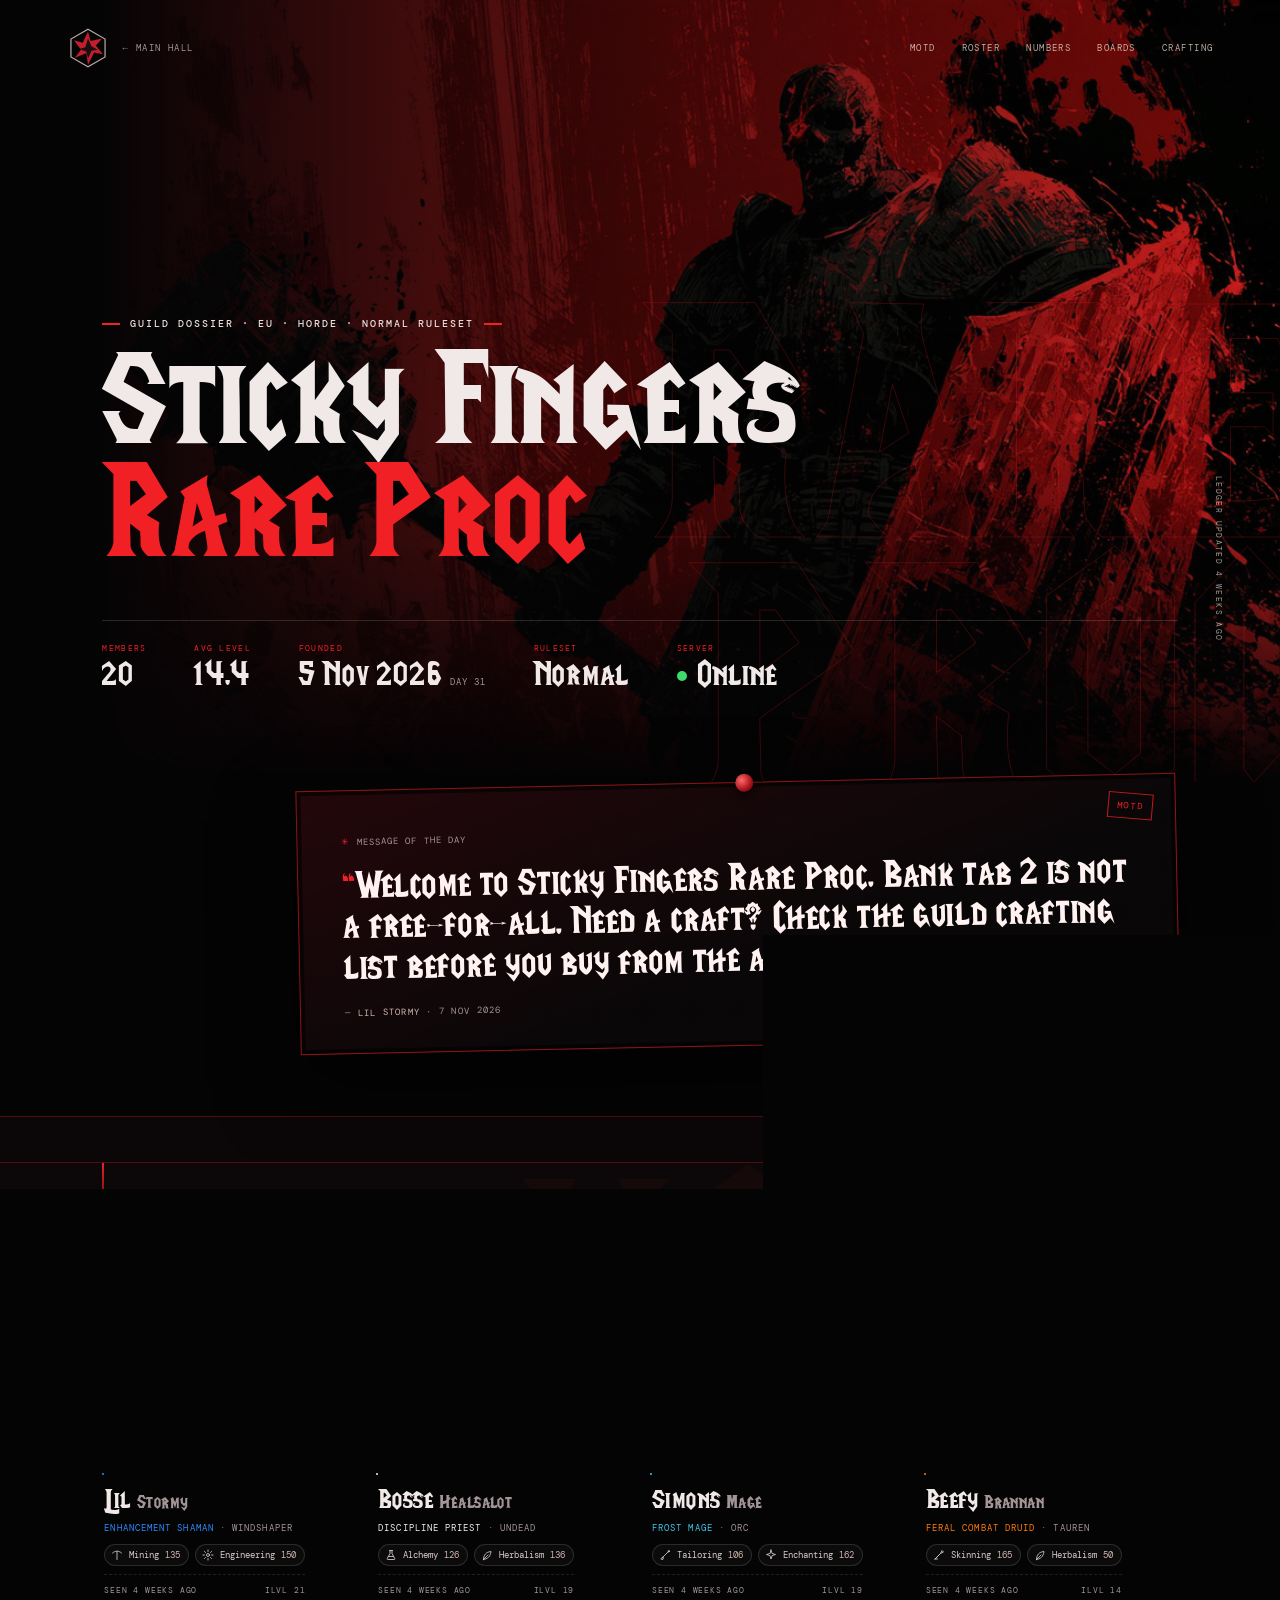
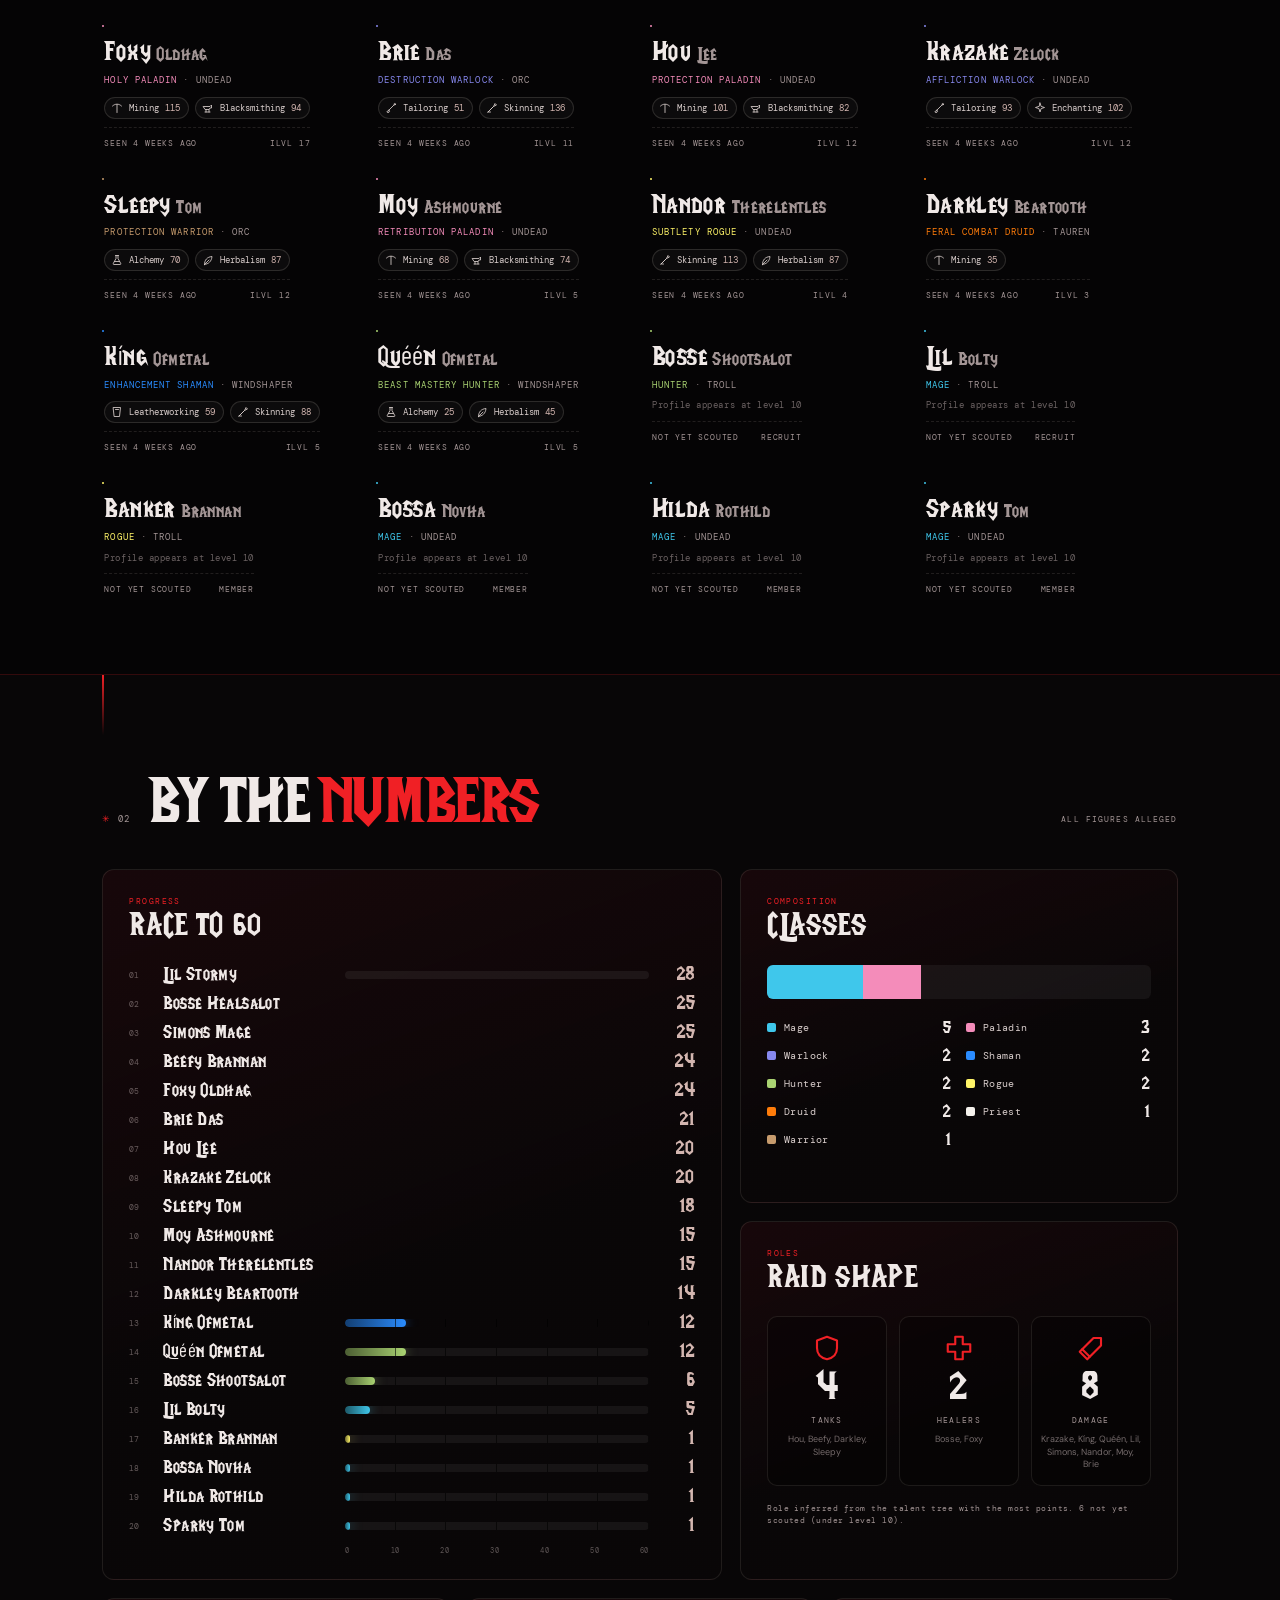
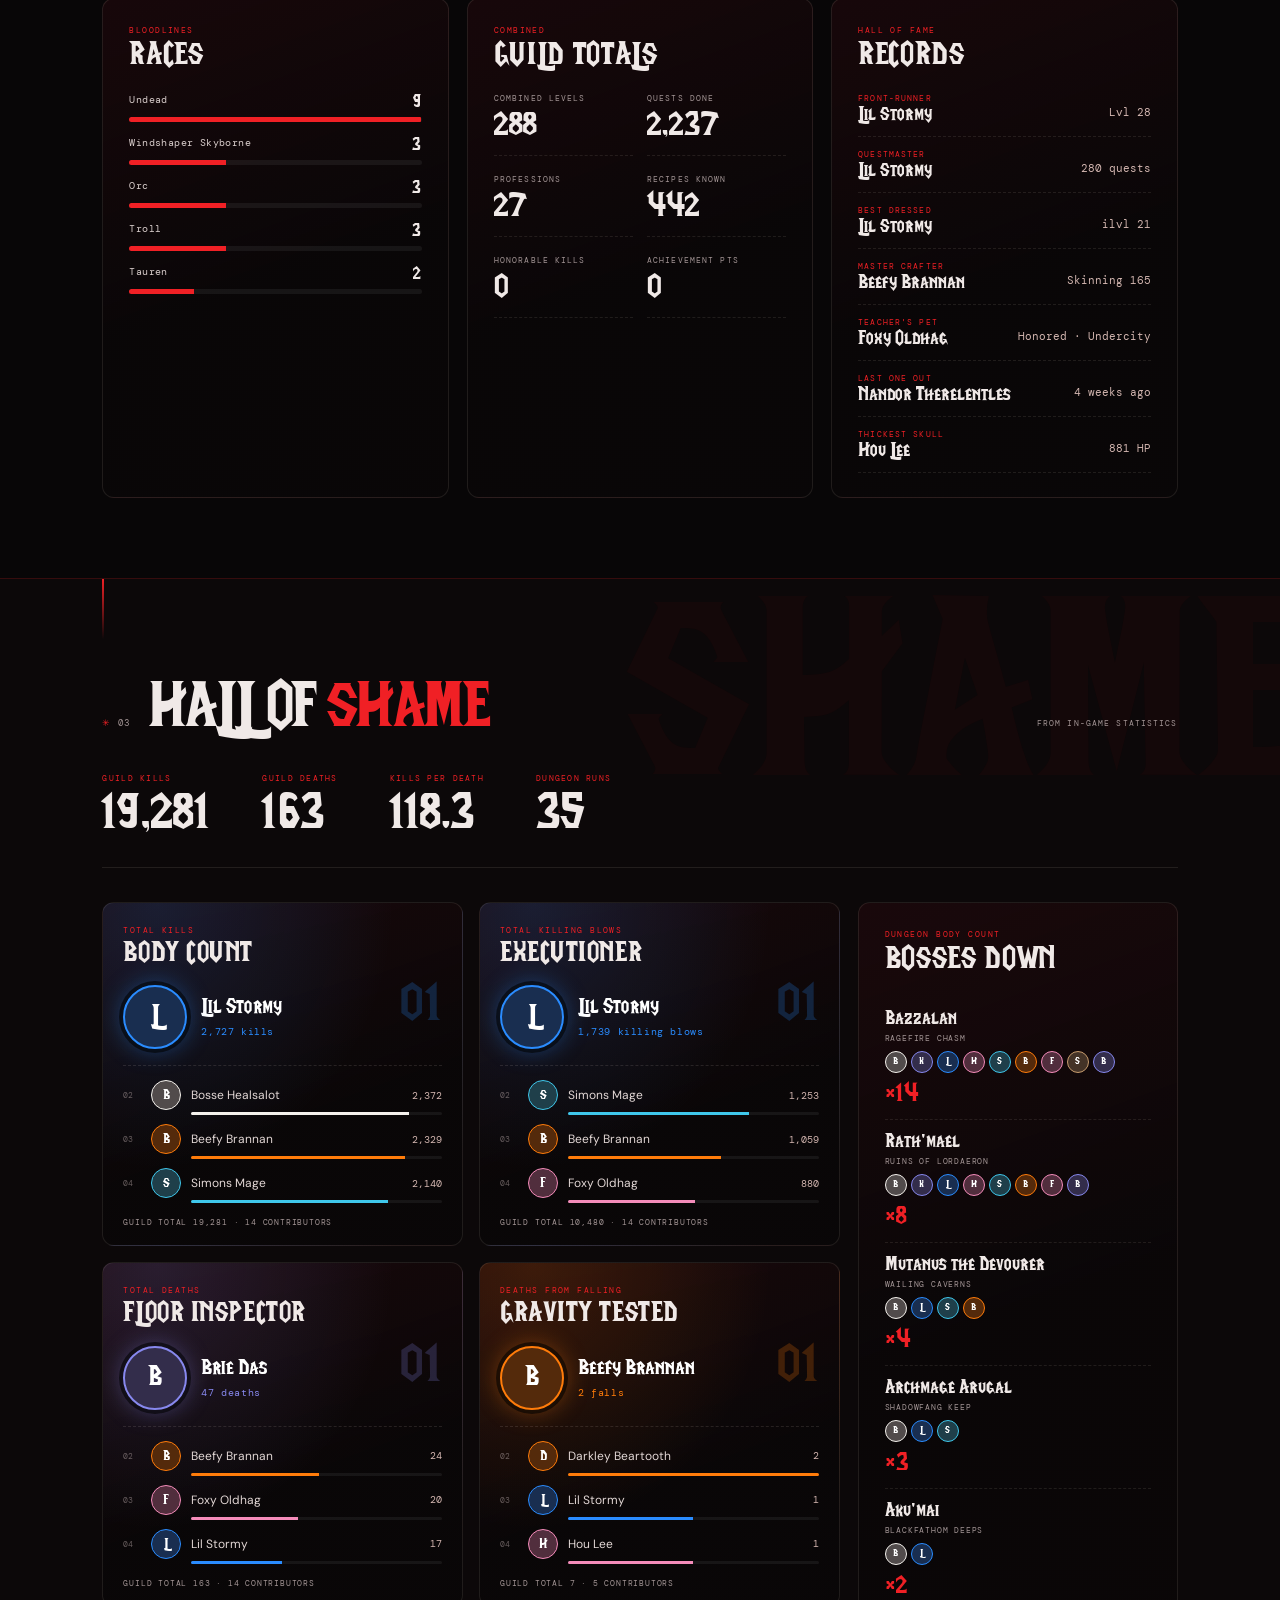
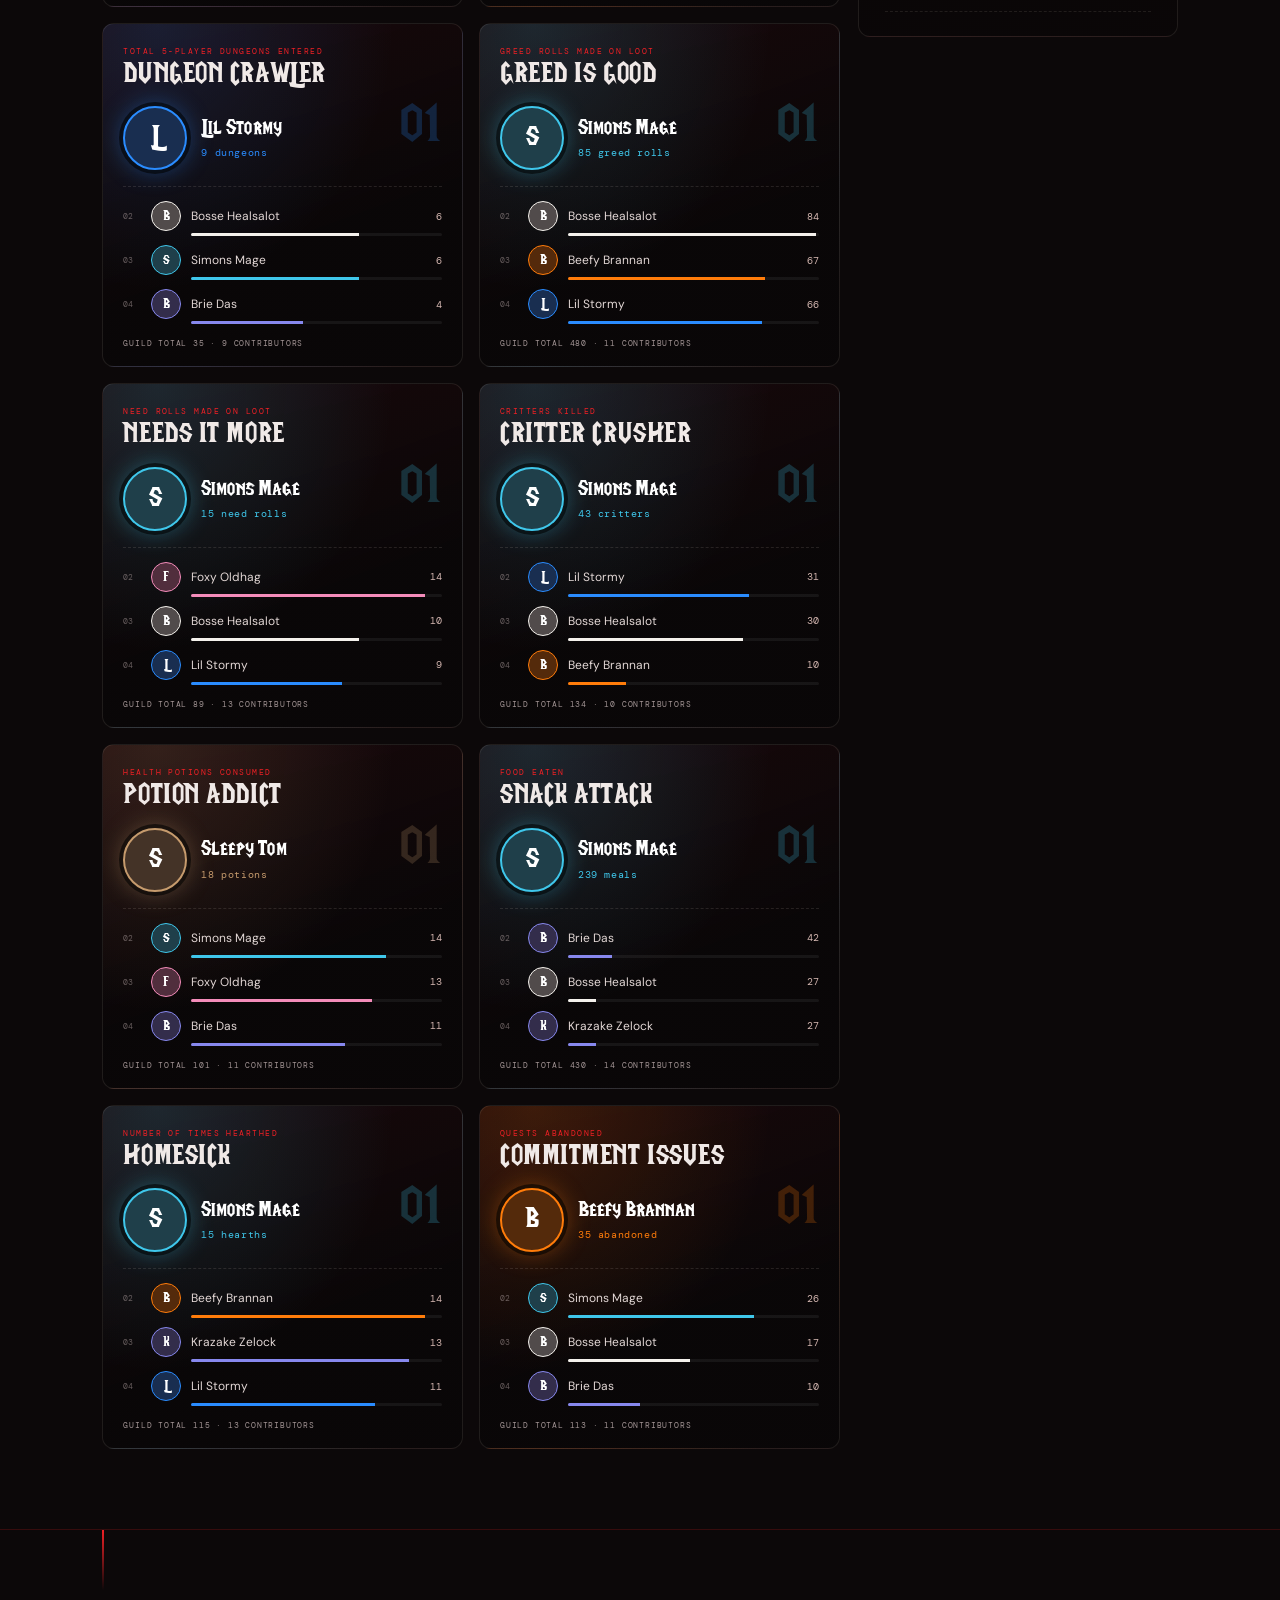
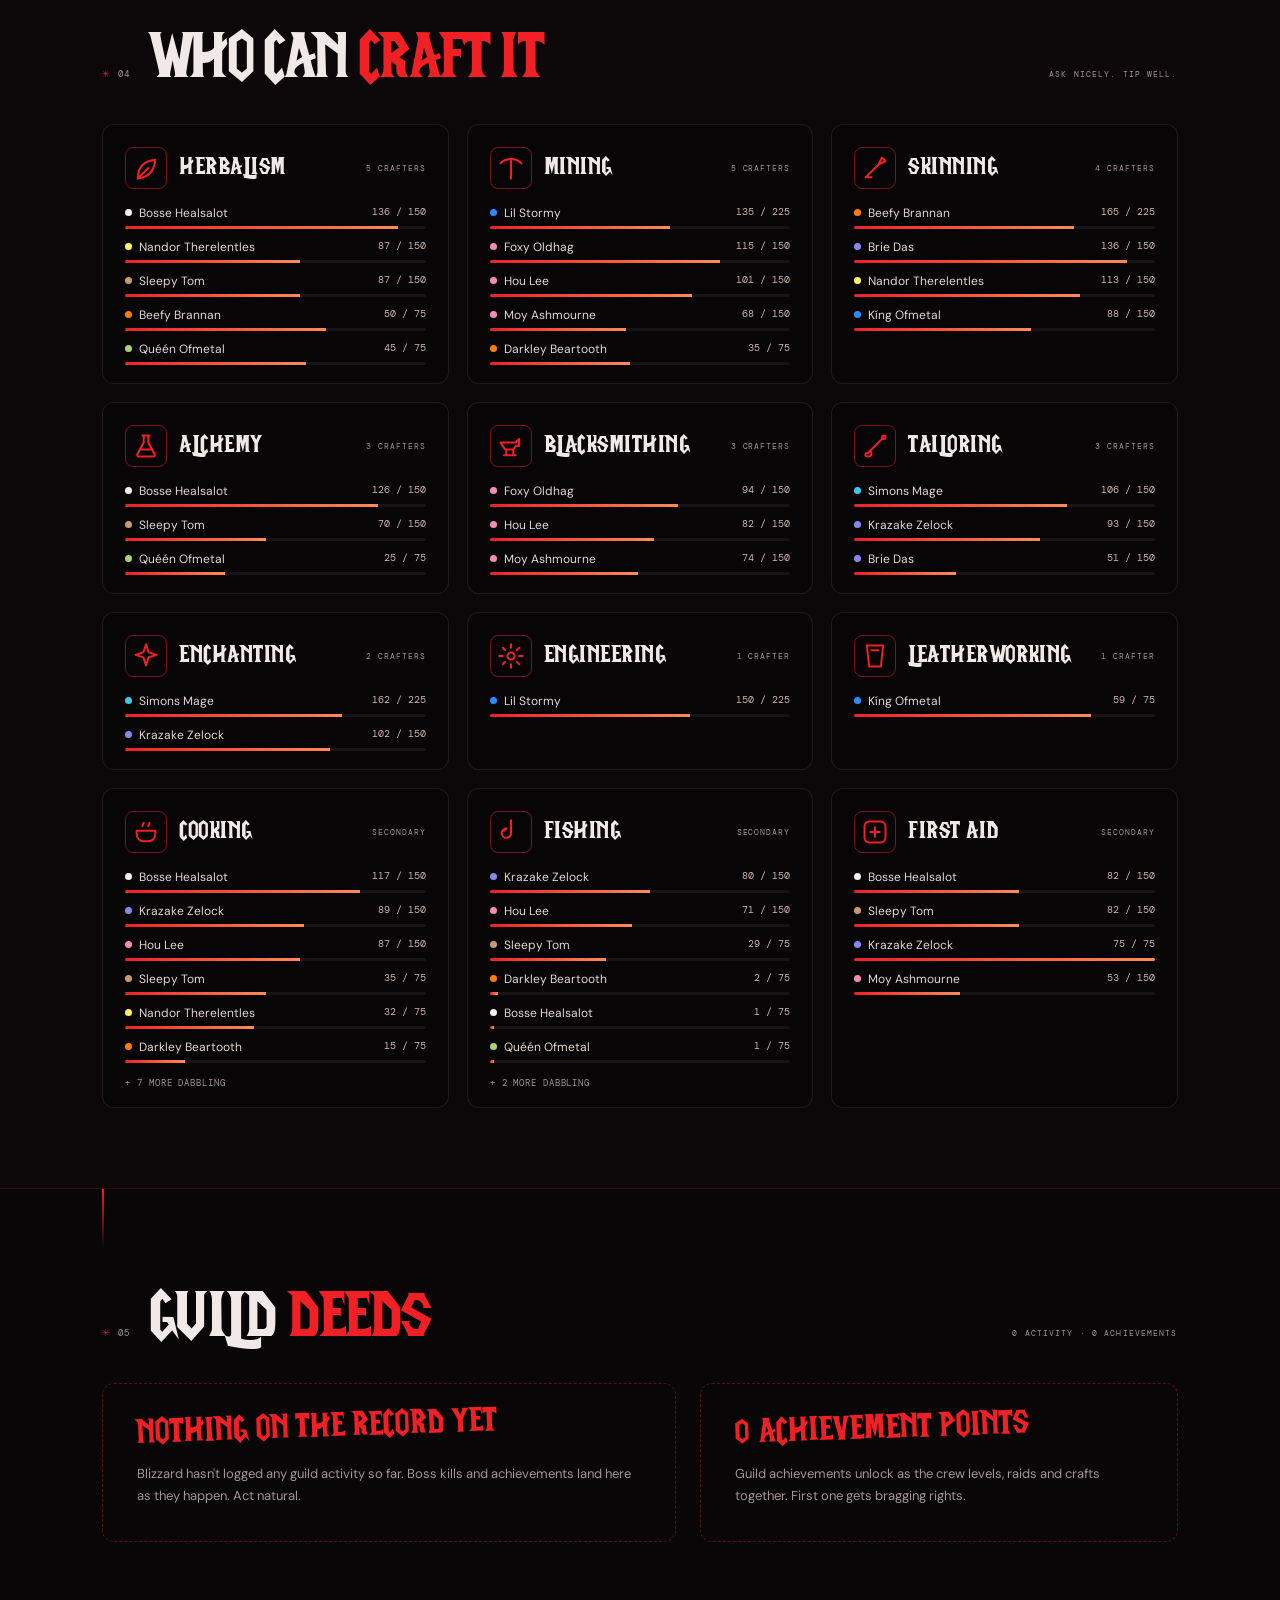
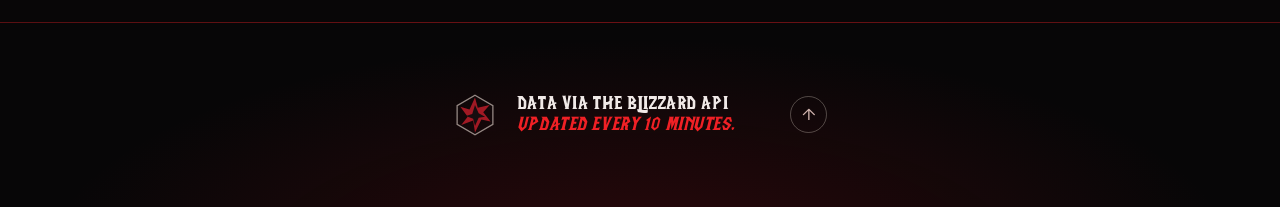
==== commit b0b30e3b: "Refresh guild data every 10 minutes, skip commits for last-login-only changes Co-Authored-By: Claude" ====
--- a/guild.html
+++ b/guild.html
@@ -164,7 +164,7 @@
 
       <footer class="colophon">
         <img src="assets/sigil.svg" alt="" width="44" height="44">
-        <p>Data via the Blizzard API<br><em>updated hourly.</em></p>
+        <p>Data via the Blizzard API<br><em>updated every 10 minutes.</em></p>
         <a href="#top" aria-label="Back to top">↑</a>
       </footer>
     </main>
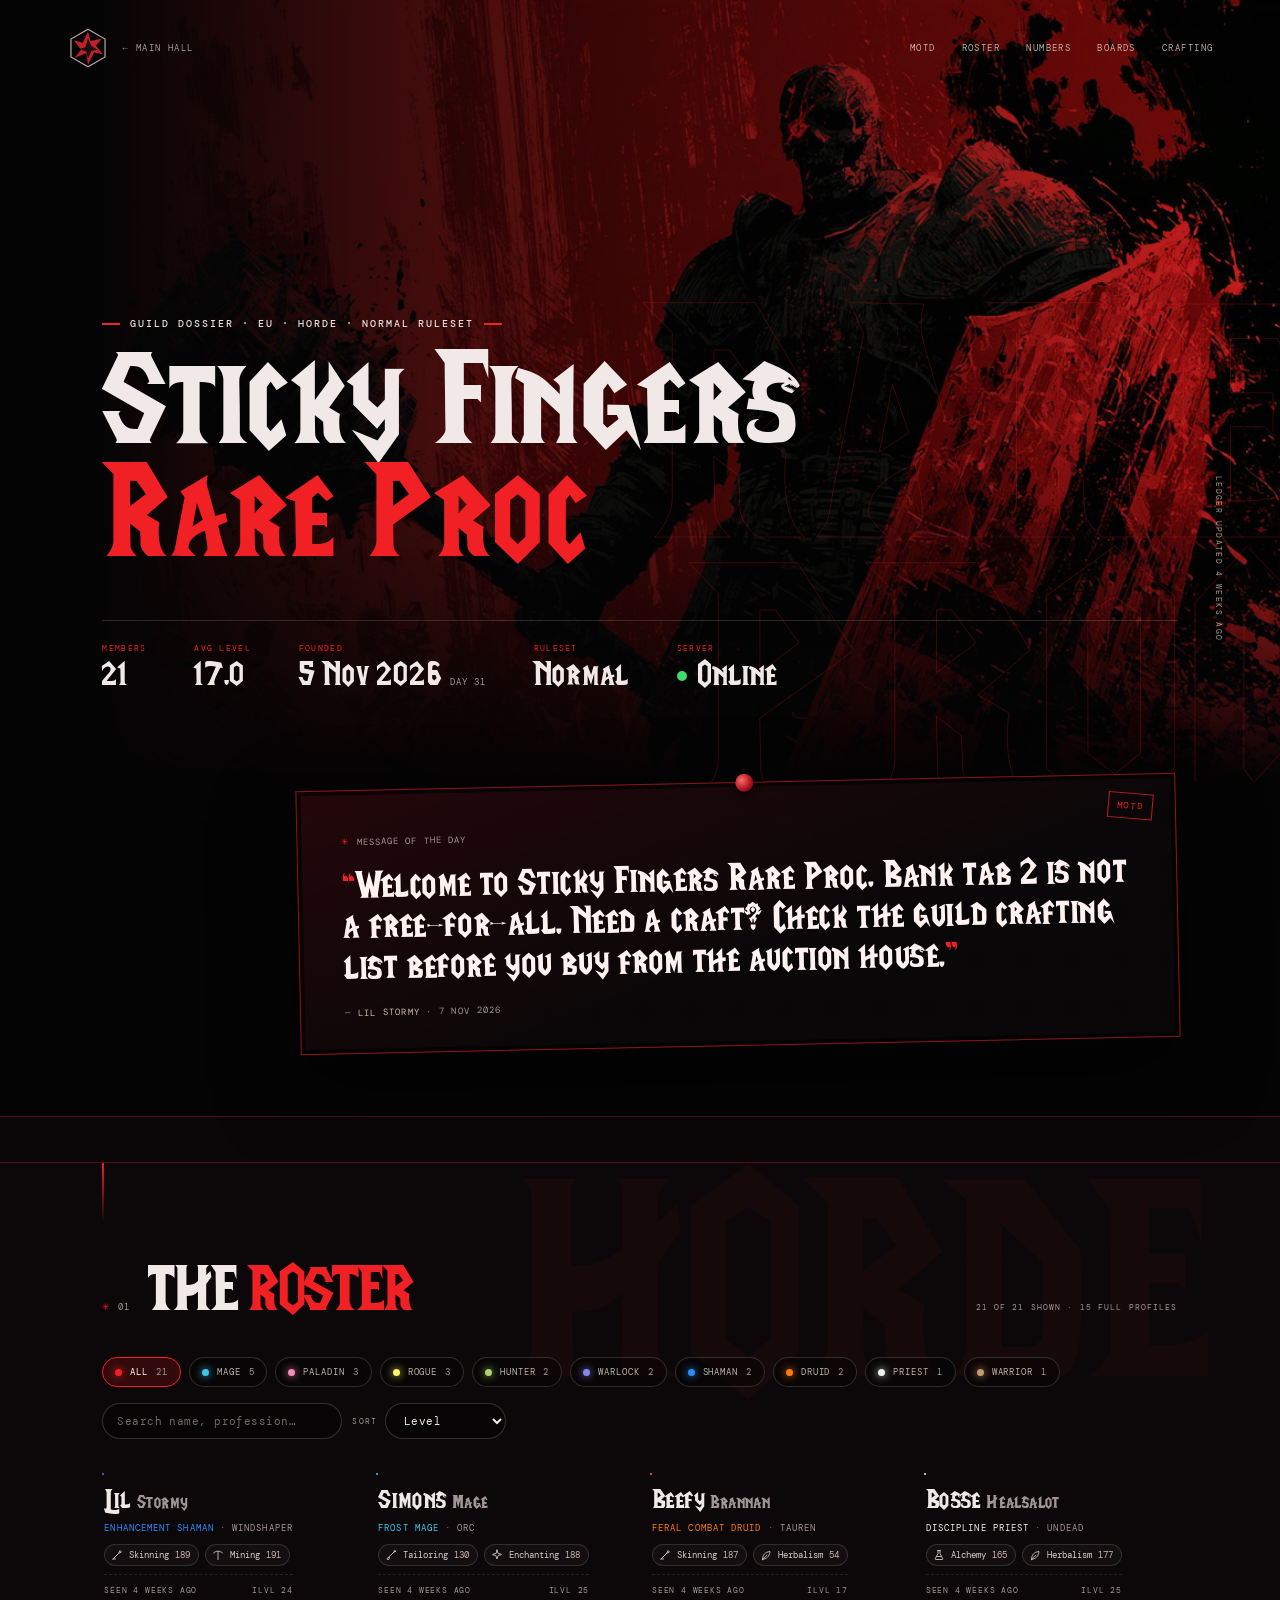
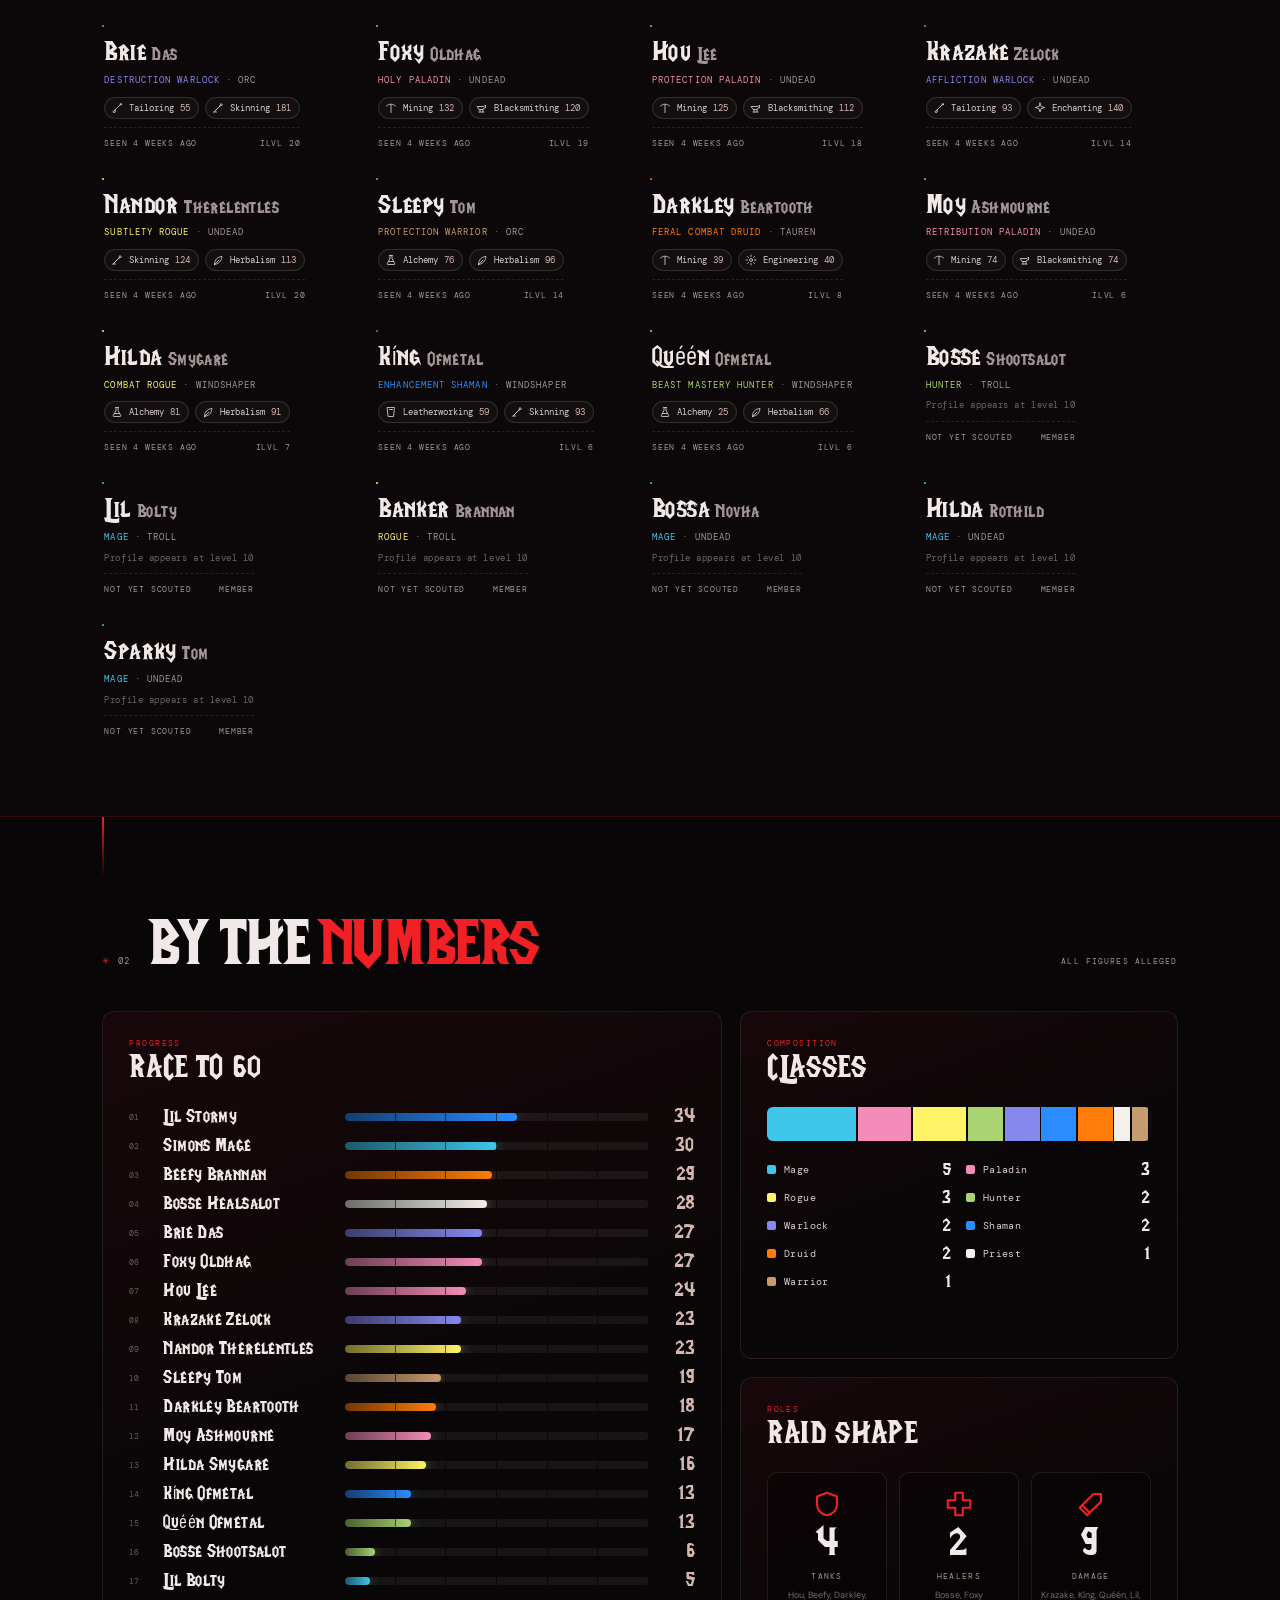
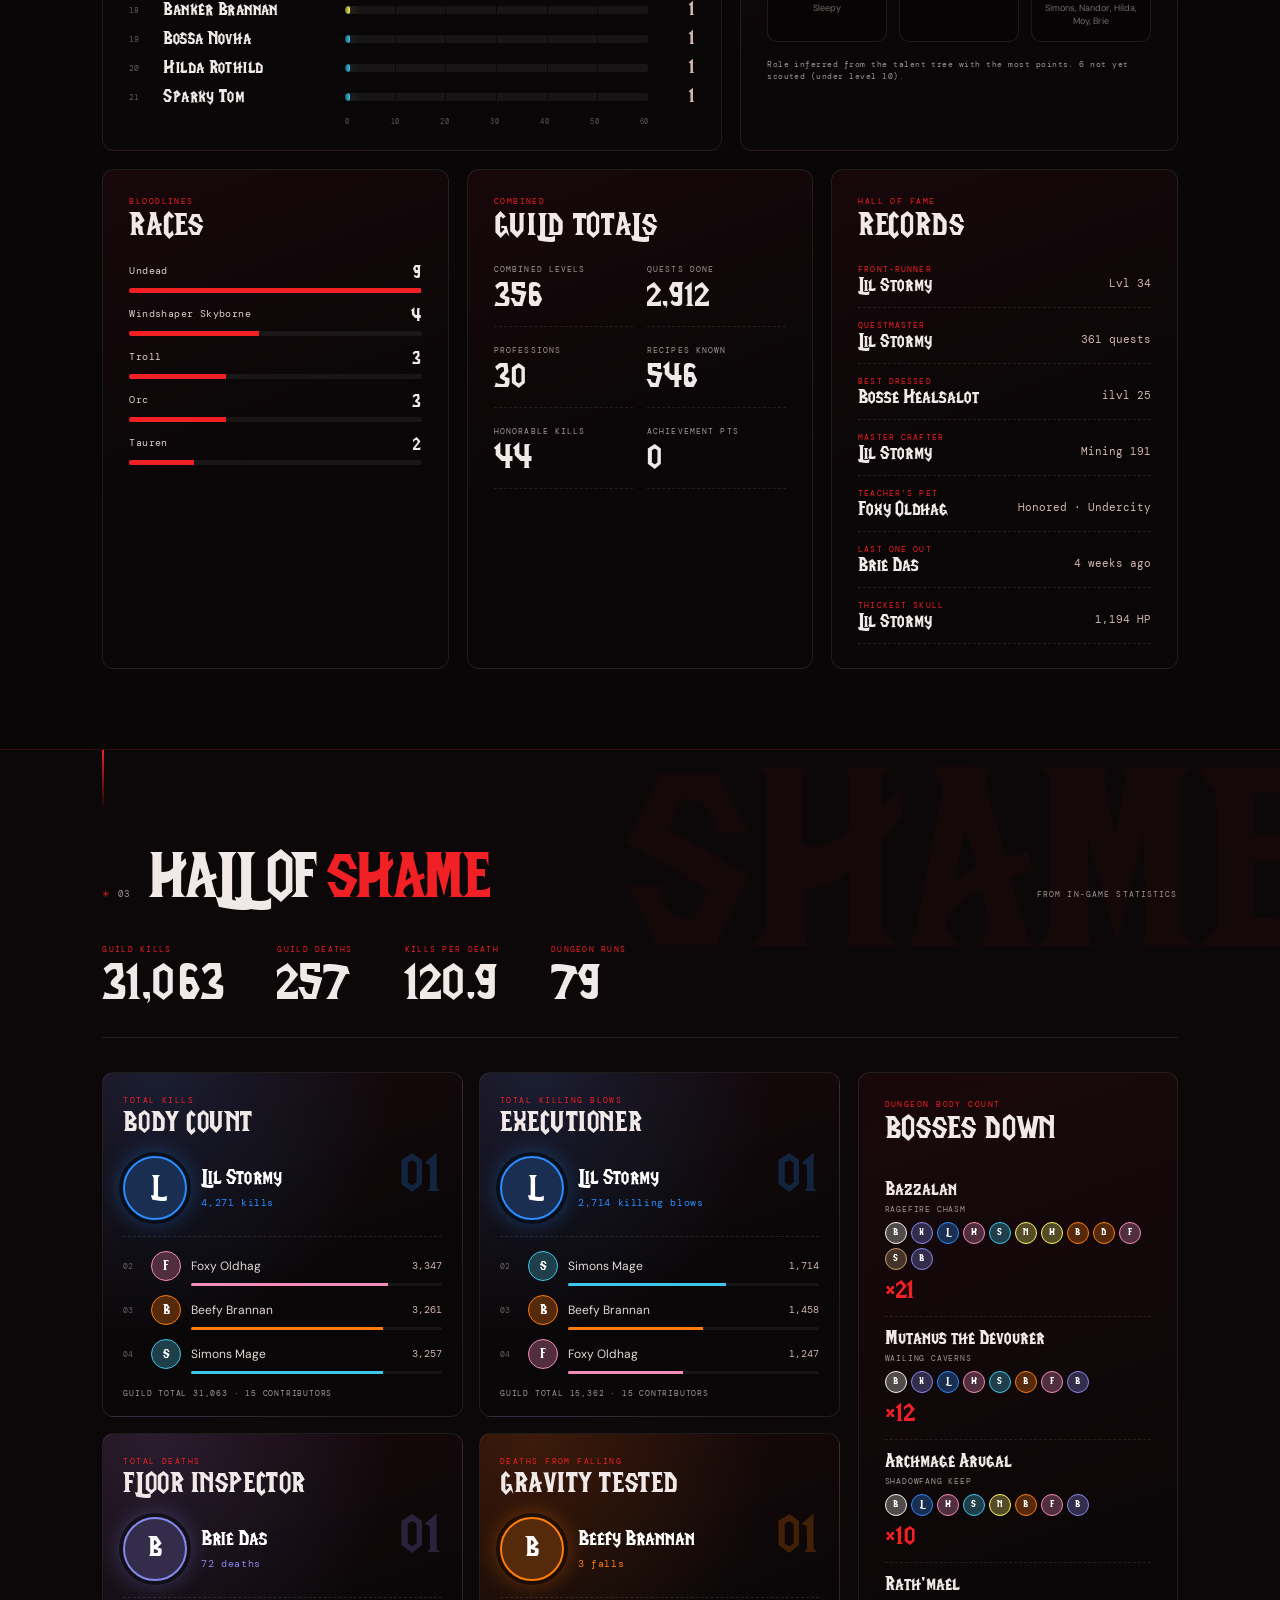
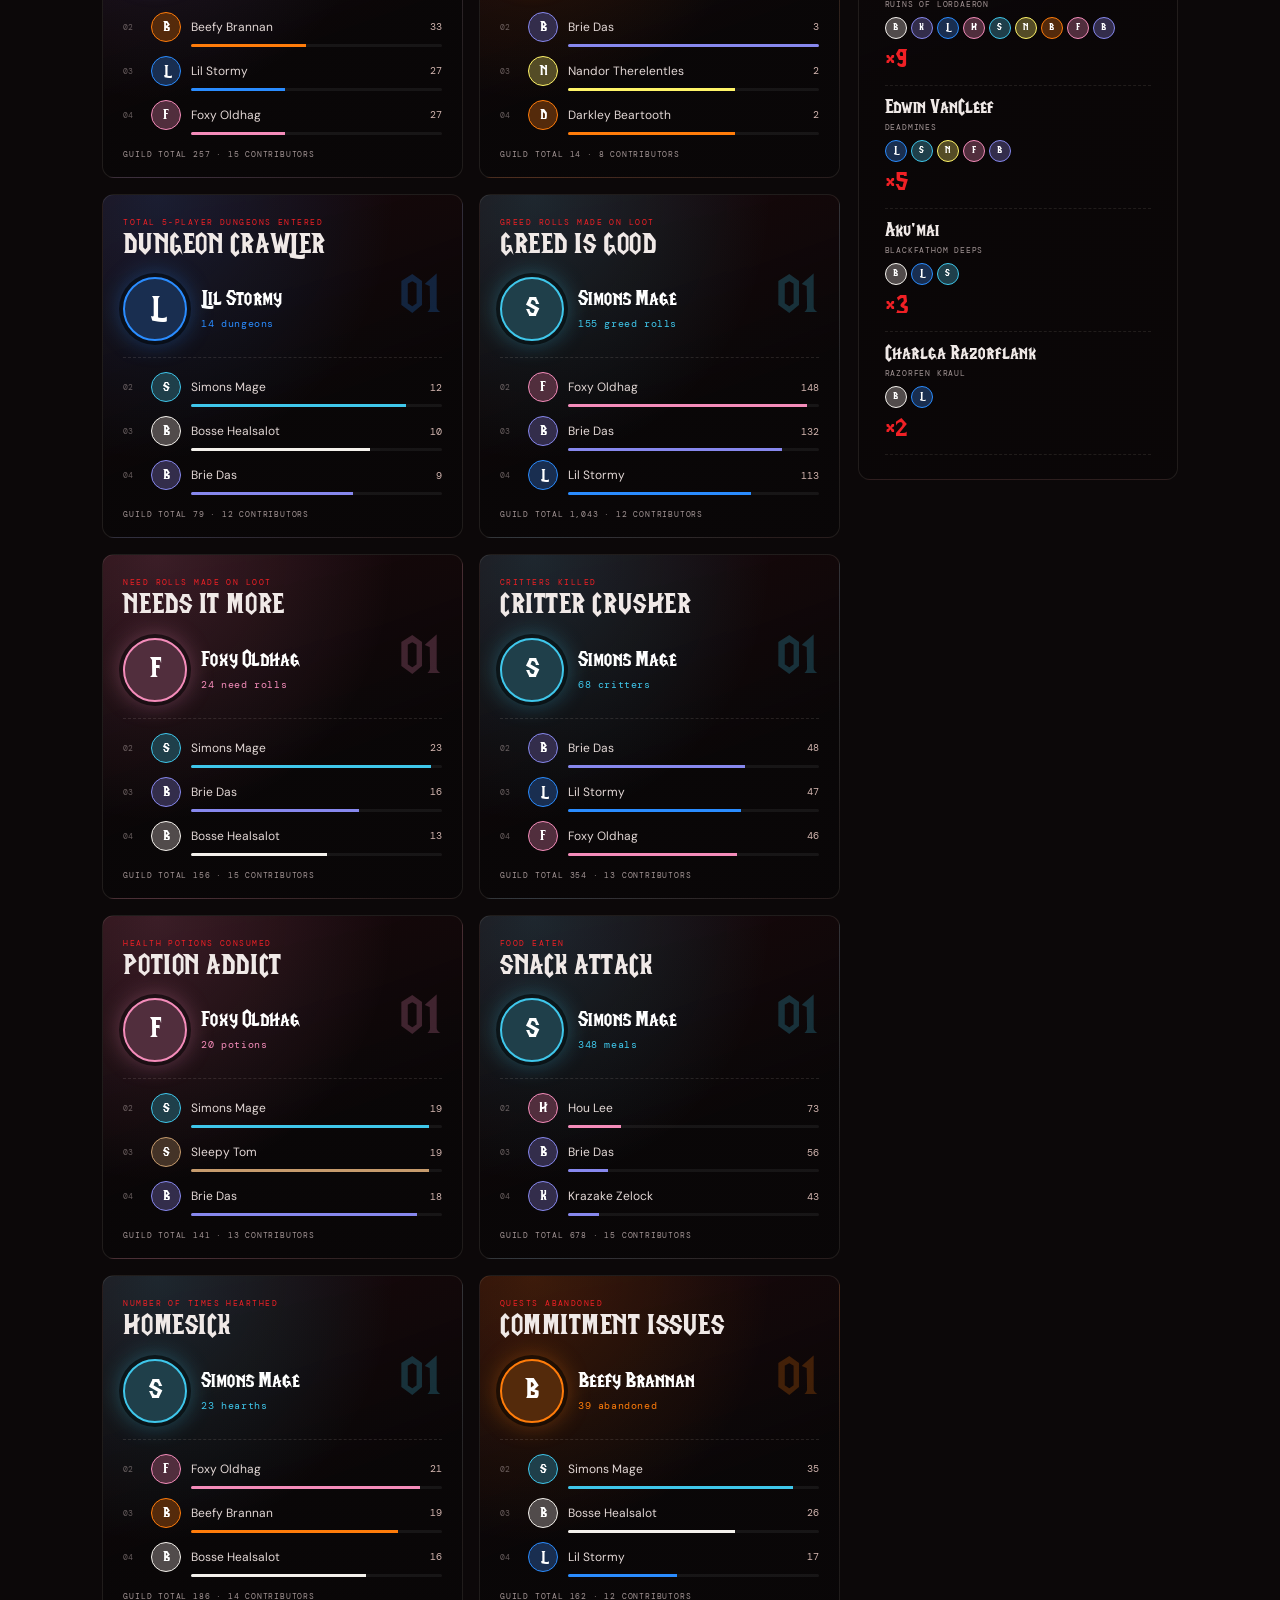
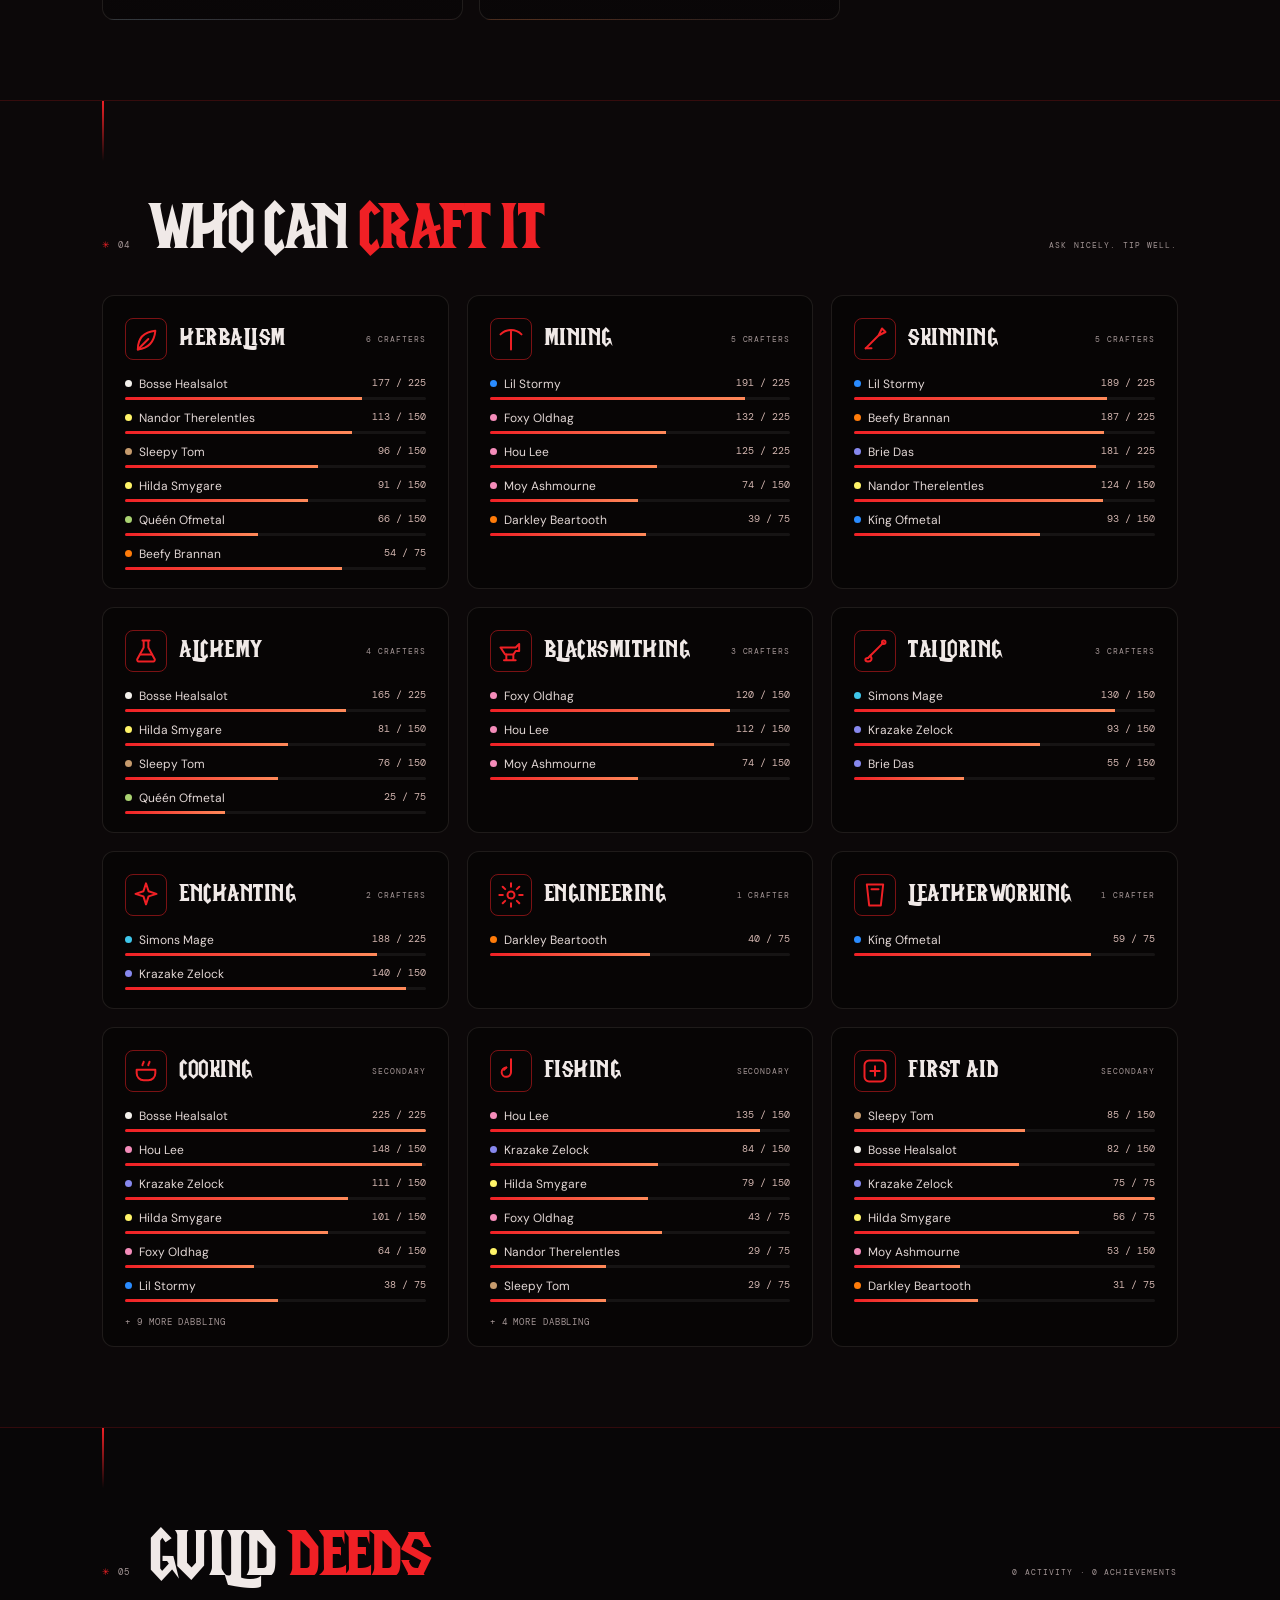
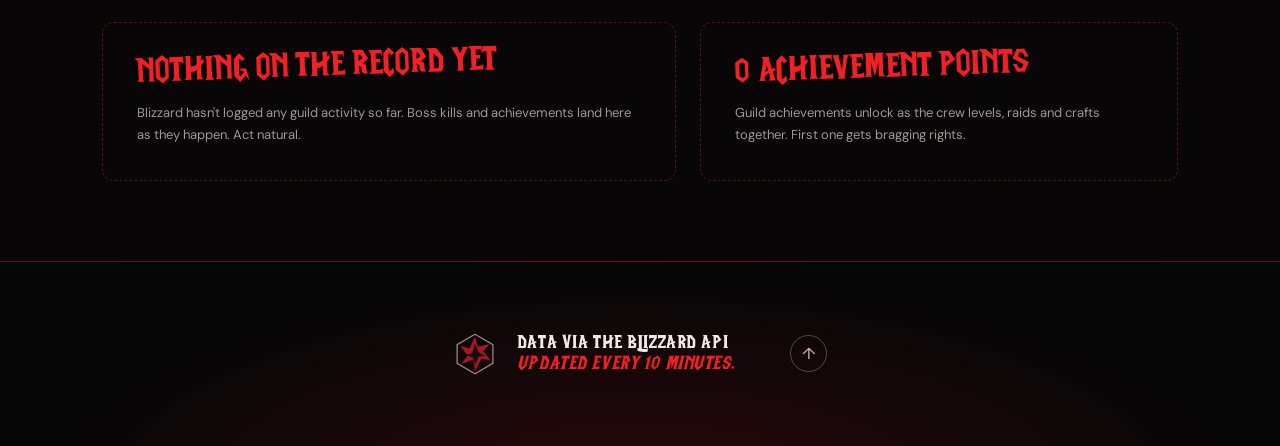
==== commit 6a8e5e1d: "Character sheet: in-game layout, tabs, item sources and boss kills - Character dialog becomes a cent" ====
--- a/guild.html
+++ b/guild.html
@@ -8,8 +8,8 @@
     <title>Sticky Fingers Rare Proc - Guild</title>
     <link rel="icon" type="image/svg+xml" href="assets/sigil.svg">
     <link rel="stylesheet" href="styles.css?v=13">
-    <link rel="stylesheet" href="guild.css?v=2">
-    <script src="guild.js?v=3" defer></script>
+    <link rel="stylesheet" href="guild.css?v=4">
+    <script src="guild.js?v=5" defer></script>
   </head>
   <body class="guild-page">
     <a class="skip-link" href="#roster">Skip to roster</a>
@@ -171,20 +171,18 @@
 
     <dialog class="event-dialog g-dialog" id="charDialog" aria-labelledby="charName">
       <article class="event-dialog__panel g-dialog__panel">
-        <header class="event-dialog__header">
-          <span class="event-dialog__category" id="charRank"></span>
-          <button class="event-dialog__close" id="closeChar" type="button" aria-label="Close character details">×</button>
-        </header>
-        <div class="g-dialog__hero">
-          <div class="g-dialog__art" id="charArt"></div>
-          <div class="g-dialog__id">
-            <span class="g-dialog__level" id="charLevel"></span>
+        <header class="g-sheet__top">
+          <div class="g-sheet__portrait-slot" id="charPortrait"></div>
+          <div class="g-sheet__id">
+            <span class="event-dialog__category" id="charRank"></span>
             <h2 id="charName"></h2>
             <p class="g-dialog__line" id="charLine"></p>
-            <p class="g-dialog__seen" id="charSeen"></p>
           </div>
-        </div>
-        <div class="g-dialog__body" id="charBody"></div>
+          <p class="g-dialog__seen" id="charSeen"></p>
+          <button class="event-dialog__close" id="closeChar" type="button" aria-label="Close character sheet">×</button>
+        </header>
+        <div class="g-sheet__body" id="charBody"></div>
+        <nav class="g-tabs" id="charTabs" role="tablist" aria-label="Character sheet"></nav>
       </article>
     </dialog>
   </body>
--- a/guild.css
+++ b/guild.css
@@ -184,16 +184,161 @@
 .g-empty p { margin: 0; font: 13px/1.7 var(--sans); }
 
 /* ---------- Character dialog ---------- */
-.g-dialog { width: min(640px, 100%); }
-.g-dialog__panel { --cls: var(--rust); padding: clamp(26px, 5vw, 54px); }
-.g-dialog__hero { display: grid; grid-template-columns: 150px 1fr; align-items: end; gap: 22px; margin: 26px 0 8px; }
-.g-dialog__art { position: relative; overflow: hidden; aspect-ratio: 1; border-radius: 10px; border-bottom: 2px solid var(--cls); background: #0d0708; }
-.g-dialog__art > img, .g-dialog__art > svg { position: absolute; inset: 0; width: 100%; height: 100%; object-fit: cover; }
-.g-dialog__level { color: var(--cls); font: 9px var(--mono); letter-spacing: .16em; text-transform: uppercase; }
-.g-dialog h2 { margin: 10px 0 10px; color: #fff2f0; font: 400 clamp(40px, 7vw, 64px)/.88 var(--display); letter-spacing: .015em; overflow-wrap: anywhere; }
+/* A framed sheet in the middle of the screen, laid out like the in-game character window. */
+.g-dialog { inset: 0; width: min(1120px, calc(100% - 32px)); height: min(900px, calc(100% - 32px)); margin: auto; }
+.g-dialog__panel { --cls: var(--rust); display: grid; grid-template-rows: auto minmax(0, 1fr) auto; padding: 0; overflow: hidden; border: 1px solid color-mix(in srgb, var(--cls) 45%, rgba(240,32,37,.5)); border-radius: 14px; background: radial-gradient(ellipse at 50% 0%, color-mix(in srgb, var(--cls) 14%, transparent), transparent 55%), linear-gradient(160deg, rgba(40,9,13,.99), rgba(8,7,8,.99) 45%); box-shadow: 0 40px 120px rgba(0,0,0,.7), inset 0 0 0 4px rgba(0,0,0,.5), inset 0 0 0 5px rgba(232,223,208,.06); opacity: 0; transform: translateY(18px) scale(.97); transition: transform .4s cubic-bezier(.2,.75,.2,1), opacity .3s; }
+.g-dialog__panel.is-visible { opacity: 1; transform: none; }
+.g-sheet__top { display: grid; grid-template-columns: auto minmax(0, 1fr) auto auto; align-items: center; gap: 18px; padding: 18px 22px 16px; border-bottom: 1px solid rgba(240,32,37,.3); background: linear-gradient(180deg, rgba(0,0,0,.35), transparent); }
+.g-sheet__portrait { position: relative; display: block; width: 76px; height: 76px; }
+.g-sheet__portrait > img { width: 100%; height: 100%; border: 2px solid var(--cls); border-radius: 50%; object-fit: cover; box-shadow: 0 0 0 4px rgba(0,0,0,.6), 0 0 26px color-mix(in srgb, var(--cls) 45%, transparent); }
+.g-sheet__portrait .g-avatar--lg { width: 76px; height: 76px; font-size: 32px; }
+.g-sheet__lvl { position: absolute; right: -4px; bottom: -4px; display: grid; min-width: 28px; height: 28px; place-items: center; padding: 0 5px; border: 1px solid var(--cls); border-radius: 50%; background: #0b0809; color: #ffd76a; font: 400 15px/1 var(--display); }
+.g-sheet__id { min-width: 0; }
+.g-dialog h2 { margin: 6px 0 6px; color: #fff2f0; font: 400 clamp(34px, 4.6vw, 54px)/.9 var(--display); letter-spacing: .015em; overflow-wrap: anywhere; }
 .g-dialog__line { margin: 0; color: #d9cecc; font: 13px var(--sans); }
-.g-dialog__seen { margin: 6px 0 0; color: var(--faint); font: 9px var(--mono); letter-spacing: .1em; text-transform: uppercase; }
-.g-dialog__body { display: grid; gap: 30px; margin-top: 24px; }
+.g-dialog__line b { color: var(--cls); font-weight: 600; }
+.g-dialog__seen { margin: 0; color: var(--faint); font: 9px var(--mono); letter-spacing: .1em; text-align: right; text-transform: uppercase; }
+.g-sheet__body { min-height: 0; padding: 24px 26px 30px; overflow-y: auto; overscroll-behavior: contain; }
+.g-sheet__panel { display: grid; gap: 28px; animation: rise-in .35s both; }
+.g-sheet__panel[hidden] { display: none; }
+
+/* Bottom tabs, like the Character / Reputation / Skills tabs under the in-game frame. */
+.g-tabs { display: flex; gap: 4px; padding: 0 18px; overflow-x: auto; border-top: 1px solid rgba(240,32,37,.3); background: rgba(0,0,0,.45); scrollbar-width: none; }
+.g-tabs[hidden] { display: none; }
+.g-tabs [role=tab] { position: relative; flex: none; margin-top: -1px; padding: 13px 18px 12px; border: 1px solid transparent; border-top: 0; border-radius: 0 0 10px 10px; background: transparent; color: var(--faint); font: 9px var(--mono); letter-spacing: .16em; text-transform: uppercase; cursor: pointer; transition: color .2s, background .2s; }
+.g-tabs [role=tab]:hover { color: var(--ink); }
+.g-tabs [role=tab][aria-selected=true] { border-color: rgba(240,32,37,.45); background: linear-gradient(180deg, #1c0b0e, #0d0809); color: #ffd76a; }
+.g-tabs [role=tab][aria-selected=true]::before { content: ""; position: absolute; top: 0; left: 12px; right: 12px; height: 2px; background: var(--cls); box-shadow: 0 0 10px var(--cls); }
+
+/* Paper doll */
+.g-doll { --slot: 58px; display: grid; grid-template-columns: var(--slot) minmax(0, 1fr) var(--slot); grid-template-areas: "left center right" ". weapons ."; gap: 14px 22px; }
+.g-doll__col { display: flex; flex-direction: column; gap: 10px; }
+.g-doll__col--left { grid-area: left; }
+.g-doll__col--right { grid-area: right; }
+.g-doll__center { grid-area: center; display: grid; grid-template-rows: minmax(260px, 1fr) auto; gap: 12px; min-width: 0; }
+.g-doll__weapons { grid-area: weapons; display: flex; justify-content: center; gap: 10px; }
+.g-doll__model { position: relative; overflow: hidden; min-height: 260px; border: 1px solid rgba(232,223,208,.1); border-radius: 10px; background: #0d0708; }
+.g-doll__model > .g-render, .g-doll__placeholder { position: absolute; inset: 0; }
+.g-doll__placeholder svg { width: 100%; height: 100%; }
+.g-render--doll .g-render__race { font-size: clamp(60px, 9vw, 120px); }
+.g-render--doll .g-render__figure { animation: figure-rise 1s .15s cubic-bezier(.2,.8,.2,1) both; }
+.g-doll__ilvl { position: absolute; z-index: 2; top: 12px; left: 12px; display: grid; justify-items: center; padding: 6px 9px; border: 1px solid color-mix(in srgb, var(--cls) 60%, transparent); border-radius: 8px; background: rgba(5,4,5,.82); color: var(--faint); font: 6px var(--mono); letter-spacing: .14em; }
+.g-doll__ilvl b { color: #fff; font: 400 22px/1 var(--display); }
+.g-resists { position: absolute; z-index: 2; top: 12px; right: 12px; display: grid; gap: 4px; margin: 0; padding: 0; list-style: none; }
+.g-resists li { display: grid; grid-template-columns: 26px auto; align-items: center; gap: 6px; }
+.g-resists b { display: grid; height: 22px; place-items: center; border: 1px solid var(--res); border-radius: 5px; background: color-mix(in srgb, var(--res) 22%, #0a0708); color: #fff; font: 400 13px/1 var(--display); }
+.g-resists span { color: color-mix(in srgb, var(--res) 80%, #fff); font: 7px var(--mono); letter-spacing: .12em; text-transform: uppercase; }
+
+.g-slot { position: relative; display: grid; flex: none; width: var(--slot); height: var(--slot); place-items: center; padding: 0; border: 2px solid #3a3335; border-radius: 7px; background: radial-gradient(circle at 50% 35%, #231b1d, #0b0809); color: var(--ink); cursor: pointer; box-shadow: inset 0 0 0 1px rgba(0,0,0,.8), 0 2px 8px rgba(0,0,0,.5); transition: transform .15s, box-shadow .2s; }
+.g-slot__btn { display: grid; width: 100%; height: 100%; place-items: center; padding: 0; border: 0; border-radius: 4px; background: none; color: inherit; cursor: pointer; }
+.g-slot__btn img { width: 100%; height: 100%; border-radius: 4px; object-fit: cover; }
+.g-slot:hover, .g-slot:focus-within, .g-slot.is-open { z-index: 5; transform: translateY(-1px); box-shadow: inset 0 0 0 1px rgba(0,0,0,.8), 0 0 14px color-mix(in srgb, currentColor 55%, transparent); }
+.g-slot__label { padding: 2px; color: rgba(163,149,149,.55); font: 6.5px/1.15 var(--mono); letter-spacing: .06em; text-align: center; text-transform: uppercase; }
+.g-slot--empty { border-style: dashed; border-color: rgba(232,223,208,.12); background: rgba(0,0,0,.35); cursor: default; }
+.g-slot--poor { border-color: #9d9d9d; color: #9d9d9d; }
+.g-slot--common { border-color: #d8d8d8; color: #ffffff; }
+.g-slot--uncommon { border-color: #1eff00; color: #1eff00; }
+.g-slot--rare { border-color: #2f8cff; color: #3b9bff; }
+.g-slot--epic { border-color: #a335ee; color: #a335ee; }
+.g-slot--legendary { border-color: #ff8000; color: #ff8000; }
+
+/* Item tooltip, in the style of the game's */
+.g-tip { position: absolute; z-index: 10; top: -4px; left: calc(100% + 12px); display: none; width: min(270px, 68vw); padding: 10px 12px; border: 1px solid rgba(232,223,208,.35); border-radius: 6px; background: rgba(6,8,22,.97); box-shadow: 0 12px 30px rgba(0,0,0,.7); color: #fff; font: 12px/1.4 var(--sans); text-align: left; pointer-events: none; }
+.g-slot--right .g-tip { left: auto; right: calc(100% + 12px); }
+.g-slot--bottom .g-tip { top: auto; bottom: calc(100% + 12px); left: 50%; transform: translateX(-50%); }
+.g-slot:hover .g-tip, .g-slot:has(.g-slot__btn:focus-visible) .g-tip, .g-slot.is-open .g-tip { display: grid; gap: 1px; }
+/* Pinned: clickable, and it wins over a hover preview on a neighbouring slot. */
+.g-slot.is-open { z-index: 7; }
+.g-slot.is-open .g-tip { pointer-events: auto; border-color: color-mix(in srgb, currentColor 60%, rgba(232,223,208,.35)); }
+.g-slot__btn:focus-visible { outline: 2px solid var(--rust); outline-offset: 3px; }
+.g-tip__source { display: grid; gap: 3px; margin-top: 8px; padding-top: 8px; border-top: 1px solid rgba(232,223,208,.16); }
+.g-tip__head { color: var(--faint); font: 8px var(--mono); letter-spacing: .14em; text-transform: uppercase; }
+.g-tip__source b { color: #ffd100; font-weight: 600; }
+.g-tip__muted { color: #b9aeac; font-size: 11px; }
+.g-tip__link { justify-self: start; color: #6fb6ff; font-size: 12px; text-decoration: underline; text-underline-offset: 2px; }
+.g-tip__link:hover { color: #a9d3ff; }
+.g-tip__name { margin-bottom: 2px; font: 600 14px/1.25 var(--sans); }
+.g-tip__row { display: flex; justify-content: space-between; gap: 12px; }
+.g-tip__green { color: #1eff00; }
+.g-tip__set { color: #ffd100; }
+.g-tip__desc { color: #ffd100; font-style: italic; }
+.g-tip__ilvl { margin-top: 4px; color: #ffd100; font: 10px var(--mono); }
+
+/* Stat boxes under the model */
+.g-doll__stats { display: grid; grid-template-columns: 1fr 1fr; gap: 10px; }
+.g-statbox { margin: 0; padding: 10px 12px; border: 1px solid rgba(232,223,208,.12); border-radius: 8px; background: rgba(0,0,0,.45); }
+.g-statbox__list { margin: 0; }
+.g-attr { display: flex; justify-content: space-between; gap: 10px; padding: 3px 0; }
+.g-attr dt { color: #ffd100; font: 12px var(--sans); }
+.g-attr dd { margin: 0; color: #fff; font: 12px var(--mono); }
+.g-attr dd.is-boosted, .g-statcard dd.is-boosted { color: #1eff00; }
+.g-statbox__modes { display: flex; gap: 4px; margin-bottom: 6px; }
+.g-statbox__modes button { flex: 1; padding: 4px 0; border: 1px solid rgba(232,223,208,.14); border-radius: 5px; background: transparent; color: var(--faint); font: 8px var(--mono); letter-spacing: .12em; text-transform: uppercase; cursor: pointer; }
+.g-statbox__modes button[aria-pressed=true] { border-color: var(--cls); background: color-mix(in srgb, var(--cls) 20%, #0a0708); color: #fff; }
+
+/* Stats tab */
+.g-statgrid { display: grid; grid-template-columns: repeat(auto-fill, minmax(220px, 1fr)); gap: 12px; }
+.g-statcard { padding: 14px 16px; border: 1px solid rgba(232,223,208,.1); border-radius: 10px; background: rgba(0,0,0,.35); }
+.g-statcard h5 { margin: 0 0 8px; color: var(--rust); font: 400 9px var(--mono); letter-spacing: .18em; text-transform: uppercase; }
+.g-statcard dl { margin: 0; }
+.g-statcard dl > div { display: flex; justify-content: space-between; gap: 10px; padding: 4px 0; border-bottom: 1px dashed rgba(232,223,208,.07); }
+.g-statcard dt { color: #d9cecc; font: 12px var(--sans); }
+.g-statcard dd { margin: 0; color: #fff; font: 12px var(--mono); }
+.g-gamestats { display: grid; grid-template-columns: repeat(auto-fill, minmax(300px, 1fr)); align-items: start; gap: 10px; }
+.g-gamestat { border: 1px solid rgba(232,223,208,.1); border-radius: 10px; background: rgba(0,0,0,.3); }
+.g-gamestat summary { display: flex; justify-content: space-between; gap: 10px; padding: 12px 14px; color: var(--ink); font: 400 18px/1 var(--display); letter-spacing: .02em; cursor: pointer; }
+.g-gamestat summary b { color: var(--faint); font: 9px var(--mono); }
+.g-gamestat dl { margin: 0; padding: 0 14px 12px; }
+.g-gamestat dl > div { display: grid; grid-template-columns: 1fr auto; gap: 10px; padding: 4px 0; border-top: 1px dashed rgba(232,223,208,.07); }
+.g-gamestat dt { color: #d9cecc; font: 12px/1.35 var(--sans); }
+.g-gamestat dd { margin: 0; color: var(--gold); font: 11px var(--mono); }
+
+/* Bosses tab */
+.g-sheet__small { font-size: 22px !important; }
+.g-instances { display: grid; grid-template-columns: repeat(auto-fill, minmax(260px, 1fr)); align-items: start; gap: 12px; }
+.g-instance { padding: 14px 16px; border: 1px solid rgba(232,223,208,.1); border-radius: 10px; background: radial-gradient(ellipse at 0% 0%, rgba(240,32,37,.12), transparent 60%), rgba(0,0,0,.35); }
+.g-instance header { display: grid; gap: 4px; margin-bottom: 10px; }
+.g-instance h5 { margin: 0; color: var(--ink); font: 400 22px/1 var(--display); letter-spacing: .02em; text-transform: uppercase; }
+.g-instance header span { color: var(--faint); font: 8px var(--mono); letter-spacing: .12em; text-transform: uppercase; }
+.g-instance ol { display: grid; gap: 8px; margin: 0; padding: 0; list-style: none; }
+.g-instance li { display: grid; grid-template-columns: 1fr auto; gap: 4px 10px; }
+.g-instance li span { color: #e2d7d5; font: 12px var(--sans); }
+.g-instance li b { color: var(--rust); font: 400 16px/1 var(--display); }
+.g-instance li em { grid-column: 1 / -1; height: 3px; border-radius: 2px; background: rgba(255,255,255,.06); overflow: hidden; }
+.g-instance li em::before { content: ""; display: block; width: var(--p); height: 100%; background: linear-gradient(90deg, var(--rust), #ff8a5a); }
+
+/* Recipes tab */
+.g-sheet__toolbar { display: flex; flex-wrap: wrap; align-items: center; justify-content: space-between; gap: 12px; }
+.g-sheet__toolbar p { margin: 0; color: var(--faint); font: 12px var(--sans); }
+.g-sheet__toolbar p b { color: var(--ink); font: 400 26px/1 var(--display); }
+.g-recipes { display: grid; grid-template-columns: repeat(auto-fill, minmax(280px, 1fr)); align-items: start; gap: 14px; }
+.g-recipes__prof { padding: 16px; border: 1px solid rgba(232,223,208,.1); border-radius: 10px; background: rgba(0,0,0,.35); }
+.g-recipes__prof[hidden] { display: none; }
+.g-recipes__prof .g-prof { margin-bottom: 4px; }
+.g-recipes__count { margin: 0 0 10px 34px; color: var(--faint); font: 8px var(--mono); letter-spacing: .14em; text-transform: uppercase; }
+.g-recipes__list { display: grid; gap: 0; margin: 0; padding: 0; list-style: none; max-height: 320px; overflow-y: auto; }
+.g-recipes__list li { padding: 5px 0 5px 12px; border-top: 1px dashed rgba(232,223,208,.07); color: #e2d7d5; font: 12px/1.35 var(--sans); position: relative; }
+.g-recipes__list li::before { content: ""; position: absolute; top: 11px; left: 0; width: 4px; height: 4px; background: var(--rust); transform: rotate(45deg); }
+.g-recipes__list li[hidden] { display: none; }
+.g-recipes__none { margin: 0; color: var(--faint); font: 13px var(--sans); }
+
+/* Achievements tab */
+.g-sheet__summary { display: flex; flex-wrap: wrap; gap: 14px 46px; margin: 0; }
+.g-sheet__summary dt { color: var(--rust); font: 8px var(--mono); letter-spacing: .16em; text-transform: uppercase; }
+.g-sheet__summary dd { margin: 4px 0 0; color: var(--ink); font: 400 36px/1 var(--display); }
+.g-sheet__titles b { color: var(--gold); font-weight: 400; }
+.g-achievements { display: grid; gap: 8px; margin: 0; padding: 0; list-style: none; }
+.g-achievements li { display: grid; grid-template-columns: 44px minmax(0, 1fr) auto; align-items: center; gap: 14px; padding: 10px 14px 10px 10px; border: 1px solid rgba(232,223,208,.1); border-radius: 10px; background: linear-gradient(90deg, rgba(255,209,0,.06), rgba(0,0,0,.35) 40%); }
+.g-ach__icon { display: grid; width: 44px; height: 44px; place-items: center; overflow: hidden; border: 2px solid #8a6d2c; border-radius: 7px; background: #120d0a; color: #ffd100; }
+.g-ach__icon img { width: 100%; height: 100%; object-fit: cover; }
+.g-ach__text b { color: #ffd100; font: 400 20px/1.05 var(--display); letter-spacing: .02em; }
+.g-ach__text p { margin: 3px 0 0; color: #d9cecc; font: 12px/1.4 var(--sans); }
+.g-ach__text .g-ach__reward { color: var(--faint); font-size: 11px; }
+.g-ach__meta { display: grid; justify-items: end; gap: 4px; color: var(--faint); font: 8px var(--mono); letter-spacing: .1em; text-align: right; text-transform: uppercase; }
+.g-ach__meta b { color: #ffd100; font-weight: 400; }
+.g-empty--sheet { padding: 26px; }
+.g-reps--sheet { grid-template-columns: repeat(auto-fill, minmax(260px, 1fr)); gap: 14px 24px; }
+.g-rep b small { color: var(--faint); font-size: 8px; letter-spacing: .04em; }
 .g-block h4 { display: flex; align-items: center; gap: 10px; margin: 0 0 14px; color: var(--rust); font: 9px var(--mono); letter-spacing: .18em; text-transform: uppercase; }
 .g-block h4::after { content: ""; flex: 1; height: 1px; background: rgba(240,32,37,.25); }
 .g-kpis { display: grid; grid-template-columns: repeat(auto-fill, minmax(110px, 1fr)); gap: 10px; }
@@ -263,7 +408,23 @@
   .g-ladder li, .g-ladder__scale { grid-template-columns: 18px 96px 1fr 28px; gap: 8px; }
   .g-ladder__who { font-size: 16px; }
   .g-deeds__body { grid-template-columns: 1fr; }
-  .g-dialog__hero { grid-template-columns: 96px 1fr; gap: 16px; }
+  .g-dialog { width: 100%; height: 100%; }
+  .g-dialog__panel { border-radius: 0; border-width: 0; }
+  .g-sheet__top { grid-template-columns: auto minmax(0, 1fr) auto; gap: 8px 14px; padding: 14px 16px; }
+  .g-sheet__portrait, .g-sheet__portrait .g-avatar--lg { width: 56px; height: 56px; }
+  .g-dialog__seen { grid-column: 2 / -1; grid-row: 2; text-align: left; }
+  .g-sheet__body { padding: 18px 16px 24px; }
+  .g-tabs { padding: 0 8px; }
+  .g-tabs [role=tab] { padding: 12px 11px 11px; font-size: 8px; letter-spacing: .1em; }
+  .g-doll { --slot: 42px; gap: 10px; }
+  .g-doll__col { gap: 6px; }
+  .g-doll__stats { grid-template-columns: 1fr; }
+  .g-resists span { display: none; }
+  .g-resists li { grid-template-columns: 24px; }
+  .g-achievements li { grid-template-columns: 38px minmax(0, 1fr); }
+  .g-ach__icon { width: 38px; height: 38px; }
+  .g-ach__meta { grid-column: 2; grid-auto-flow: column; justify-content: start; gap: 10px; text-align: left; }
+  .g-gamestats, .g-recipes { grid-template-columns: 1fr; }
   .g-toolbar__right { width: 100%; }
   .g-search { flex: 1; }
   .g-search input { width: 100%; }
@@ -291,22 +452,14 @@
 .g-render--reveal .g-render__figure { opacity: 0; transform: translateY(12%) scale(.86); transition: transform .9s .12s cubic-bezier(.2,.8,.2,1), opacity .45s .12s; }
 .g-render--reveal::after { content: ""; position: absolute; left: 50%; bottom: -8%; width: 16%; aspect-ratio: 1; border: 2px solid var(--cls); border-radius: 50%; opacity: 0; transform: translateX(-50%) scale(0); box-shadow: 0 0 24px var(--cls); }
 .g-card--dual .g-card__trigger:hover .g-render--reveal,
-.g-card--dual .g-card__trigger:focus-visible .g-render--reveal,
-.g-dialog__art--dual:hover .g-render--reveal { clip-path: circle(150% at 50% 108%); }
+.g-card--dual .g-card__trigger:focus-visible .g-render--reveal { clip-path: circle(150% at 50% 108%); }
 .g-card--dual .g-card__trigger:hover .g-render--reveal .g-render__figure,
-.g-card--dual .g-card__trigger:focus-visible .g-render--reveal .g-render__figure,
-.g-dialog__art--dual:hover .g-render--reveal .g-render__figure { opacity: 1; transform: none; }
-.g-card--dual .g-card__trigger:hover .g-render--reveal::after,
-.g-dialog__art--dual:hover .g-render--reveal::after { animation: ring-burst 1s .05s cubic-bezier(.2,.8,.2,1) both; }
+.g-card--dual .g-card__trigger:focus-visible .g-render--reveal .g-render__figure { opacity: 1; transform: none; }
+.g-card--dual .g-card__trigger:hover .g-render--reveal::after { animation: ring-burst 1s .05s cubic-bezier(.2,.8,.2,1) both; }
 .g-card--dual .g-card__trigger:hover .g-art__custom { transform: scale(1.12); filter: brightness(.4) saturate(.6); }
 .g-render__tag { position: absolute; z-index: 3; left: 12px; bottom: 24px; display: inline-flex; align-items: center; gap: 6px; padding: 4px 7px; border: 1px solid color-mix(in srgb, var(--cls) 70%, transparent); border-radius: 999px; background: rgba(5,4,5,.78); color: #fff; font: 7px var(--mono); letter-spacing: .14em; opacity: .7; transition: opacity .3s, background .3s; }
 .g-render__tag::before { content: ""; width: 6px; height: 6px; border-radius: 50%; background: var(--cls); box-shadow: 0 0 8px var(--cls); }
-.g-card--dual .g-card__trigger:hover .g-render__tag, .g-dialog__art--dual:hover .g-render__tag { opacity: 1; background: color-mix(in srgb, var(--cls) 30%, #050405); }
-.g-dialog__art .g-render__tag { bottom: 10px; left: 8px; }
-.g-dialog__art .g-render__race { font-size: 44px; }
-.g-render--tall { position: relative; aspect-ratio: 4 / 5; border-radius: 12px; border-bottom: 2px solid var(--cls); }
-.g-render--tall .g-render__figure { animation: figure-rise 1s .25s cubic-bezier(.2,.8,.2,1) both; }
-.g-render--tall .g-render__race { font-size: 120px; }
+.g-card--dual .g-card__trigger:hover .g-render__tag { opacity: 1; background: color-mix(in srgb, var(--cls) 30%, #050405); }
 
 /* ---------- Avatars ---------- */
 .g-avatar { position: relative; display: inline-grid; flex: none; place-items: center; overflow: hidden; border: 1.5px solid var(--cls); border-radius: 50%; background: color-mix(in srgb, var(--cls) 28%, #120a0c); color: #fff; font: 400 14px/1 var(--display); }
@@ -374,5 +527,5 @@
 }
 @media (prefers-reduced-motion: reduce) {
   .g-render--reveal, .g-render--reveal .g-render__figure { transition: none !important; }
-  .g-render--tall .g-render__figure, .g-status dd i, .g-crest { animation: none !important; }
-}
+  .g-render--doll .g-render__figure, .g-sheet__panel, .g-status dd i, .g-crest { animation: none !important; }
+}
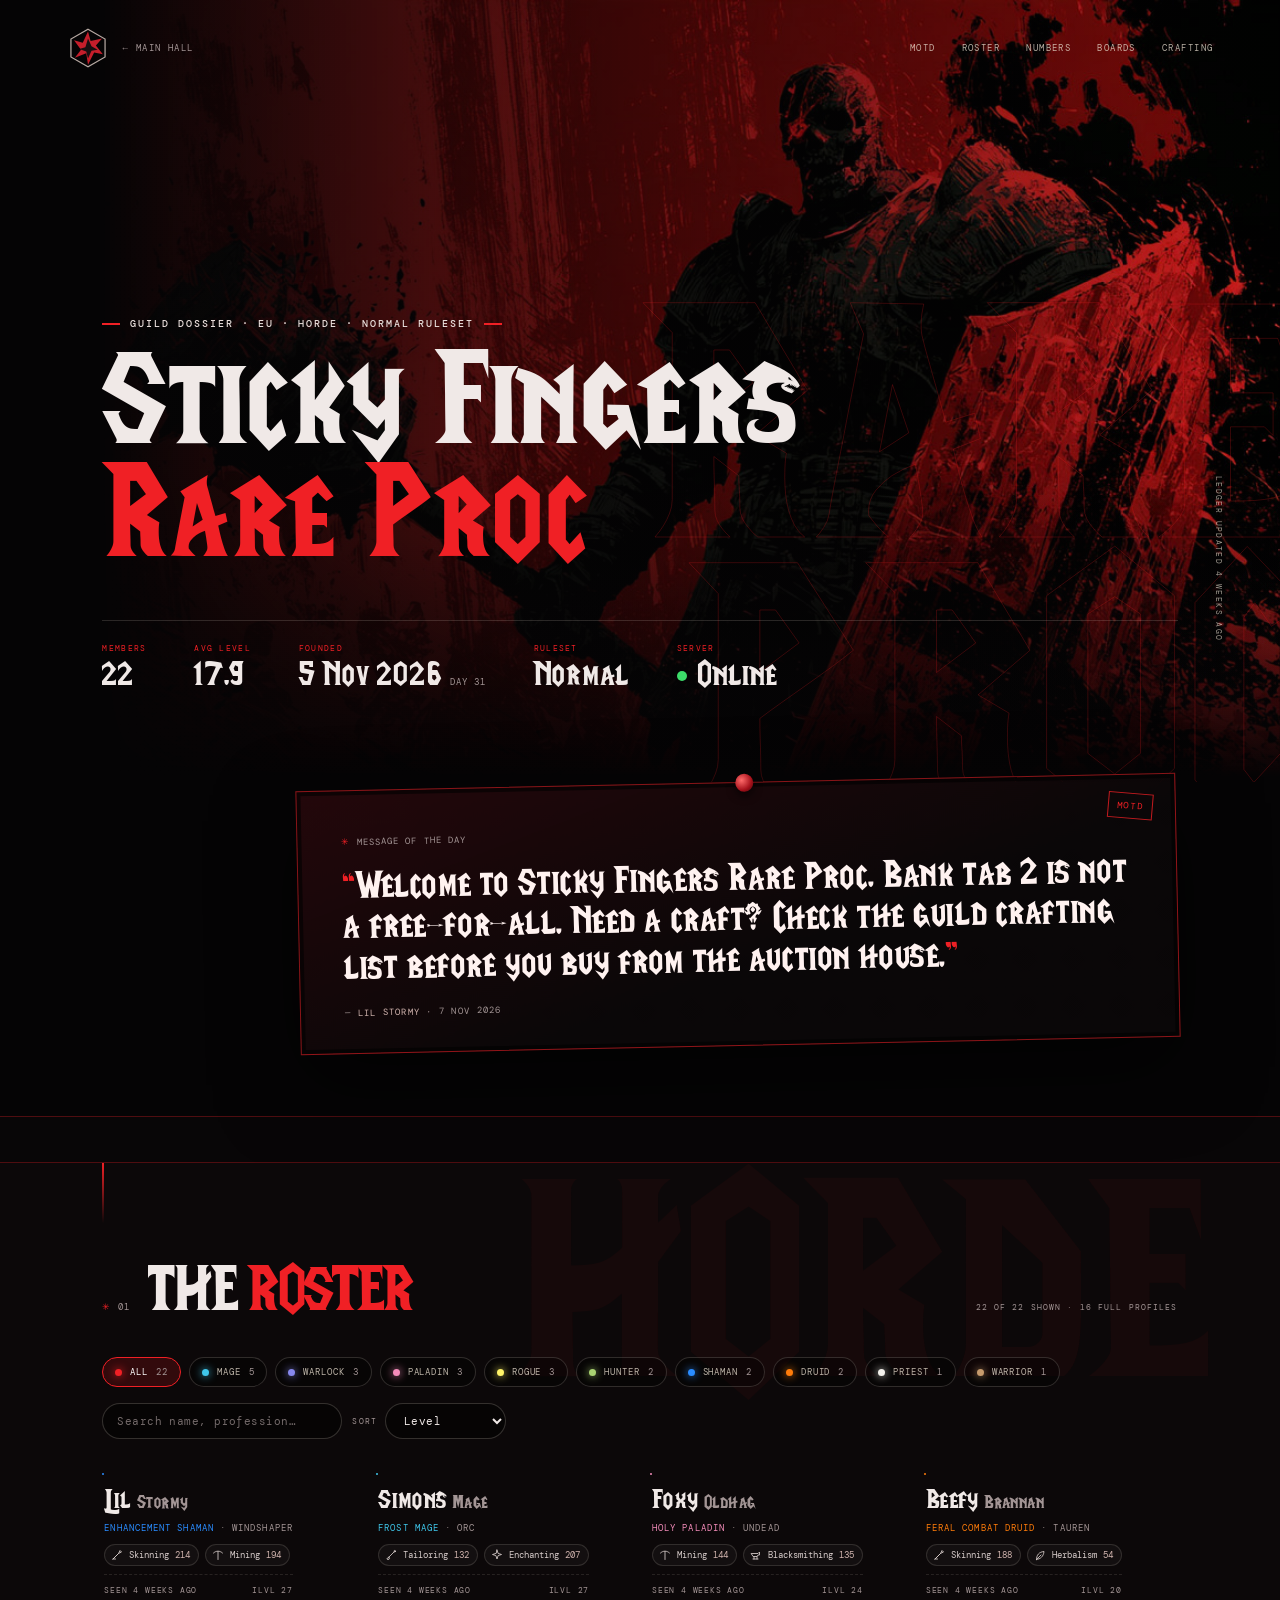
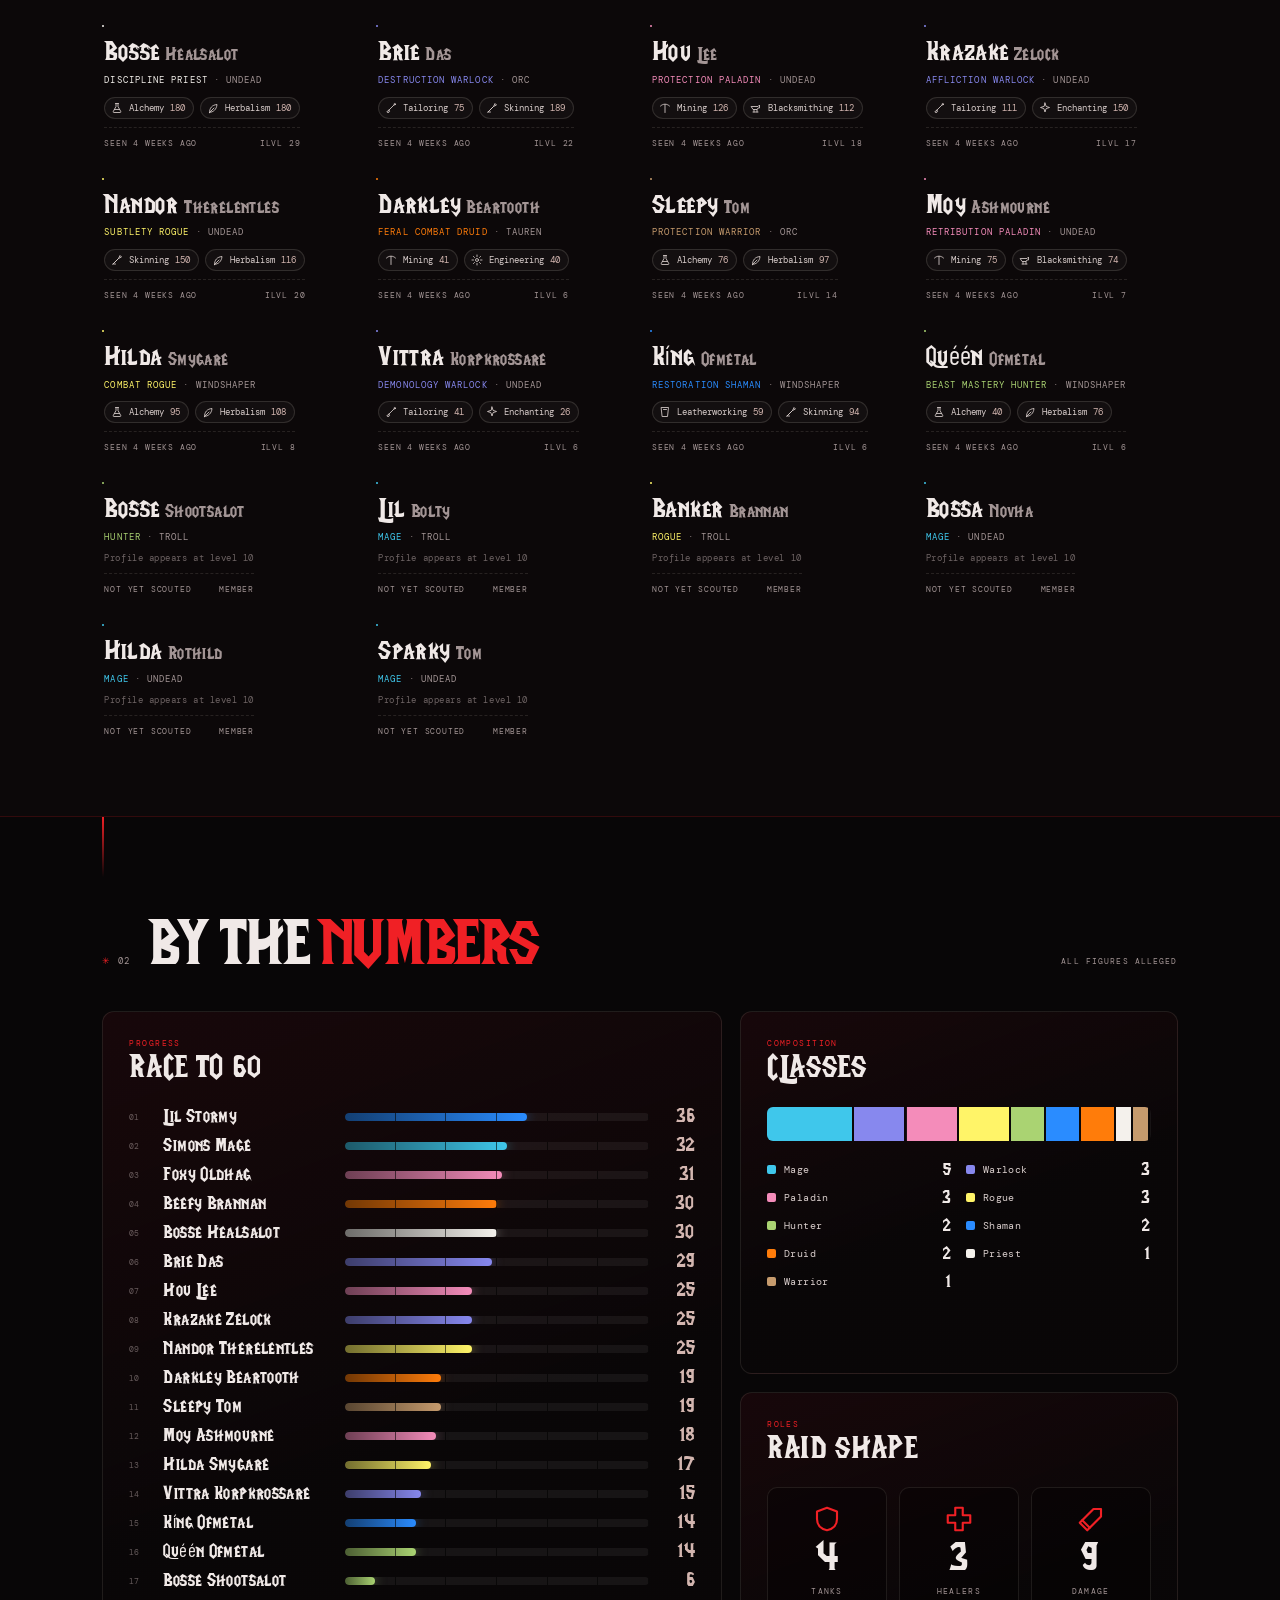
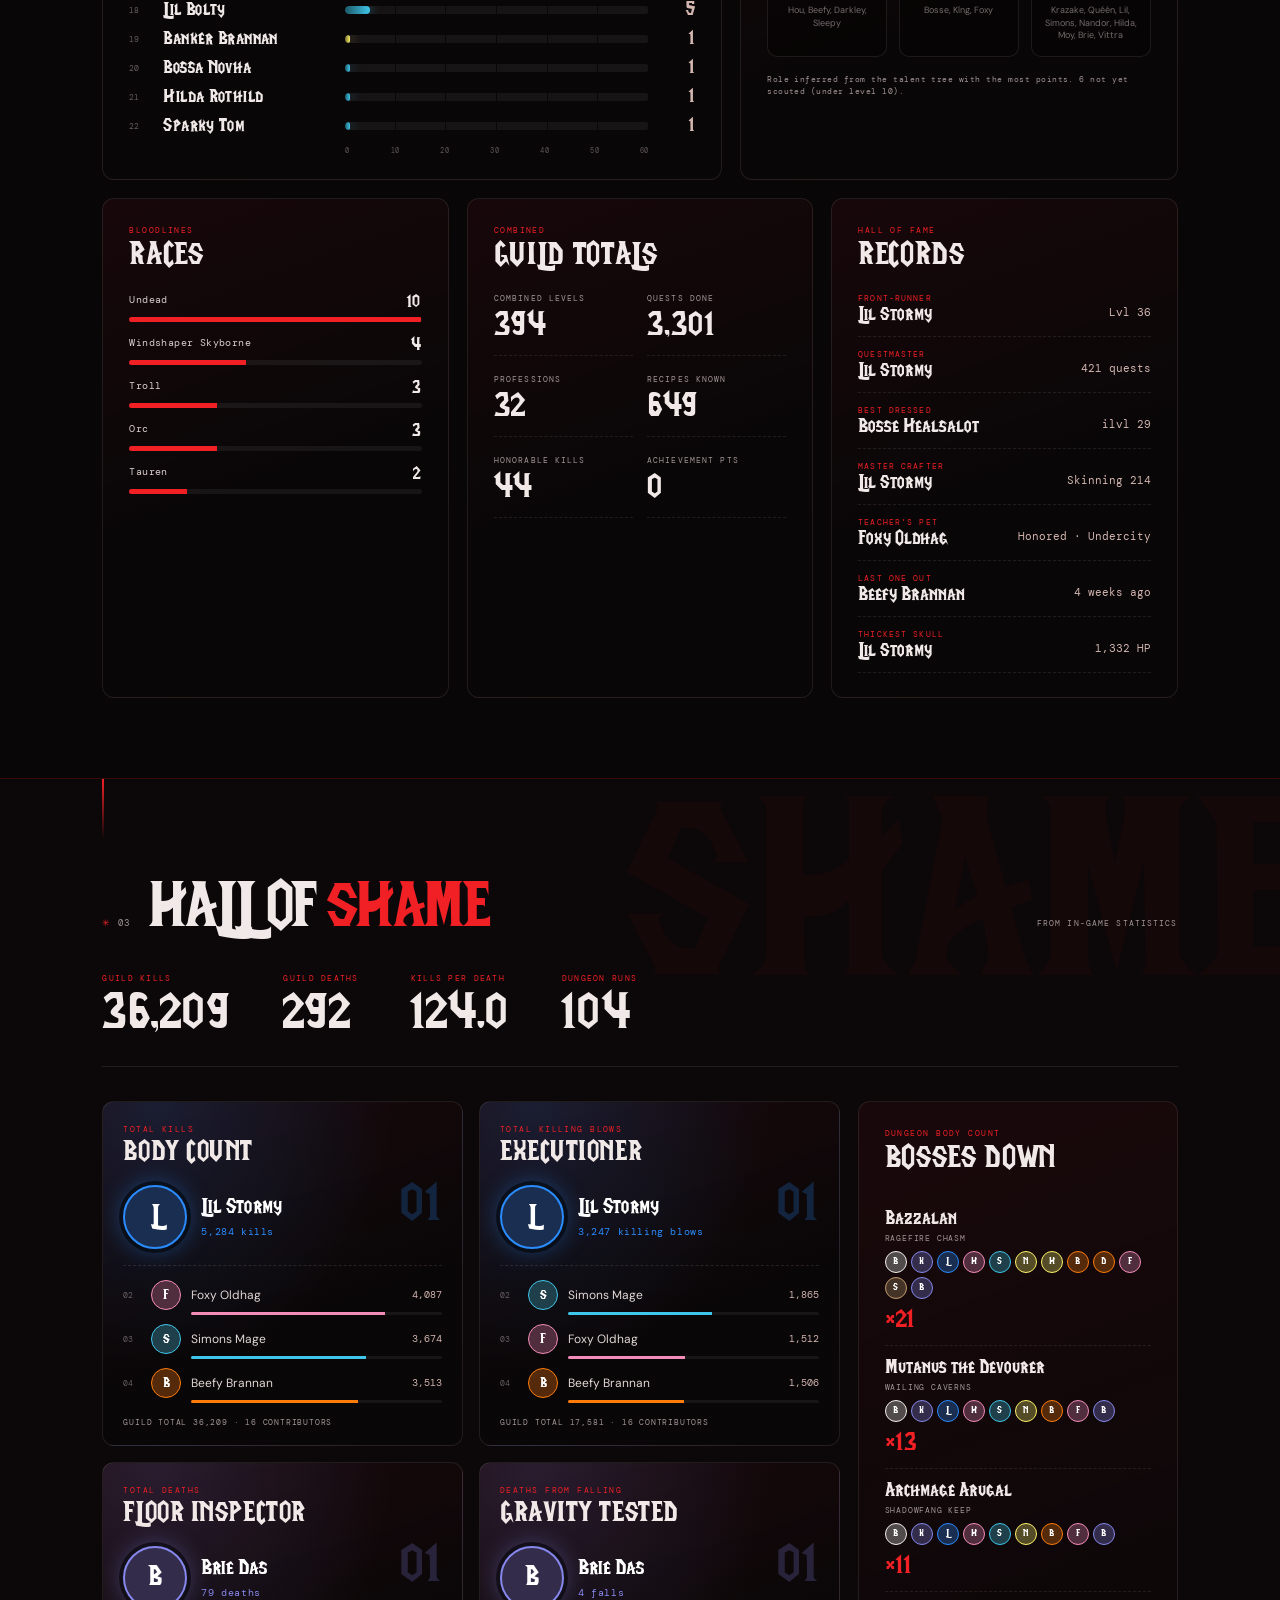
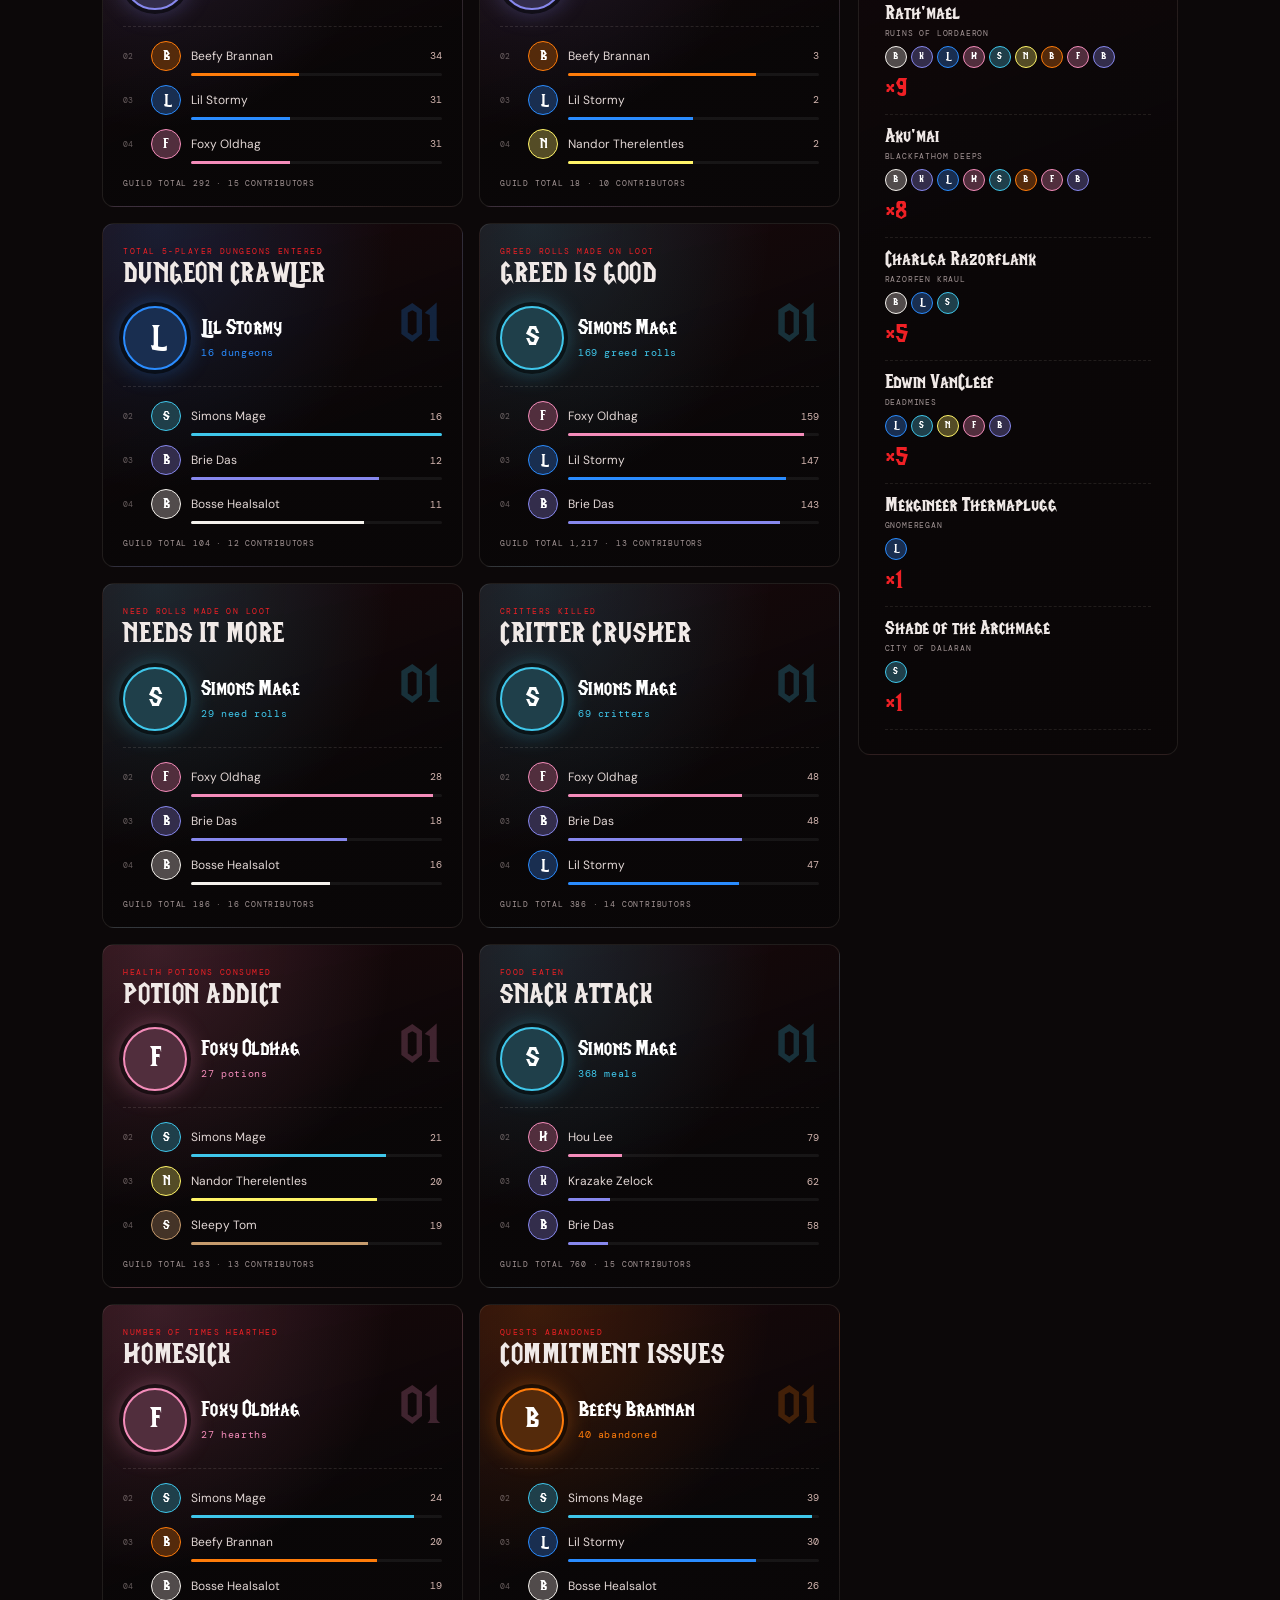
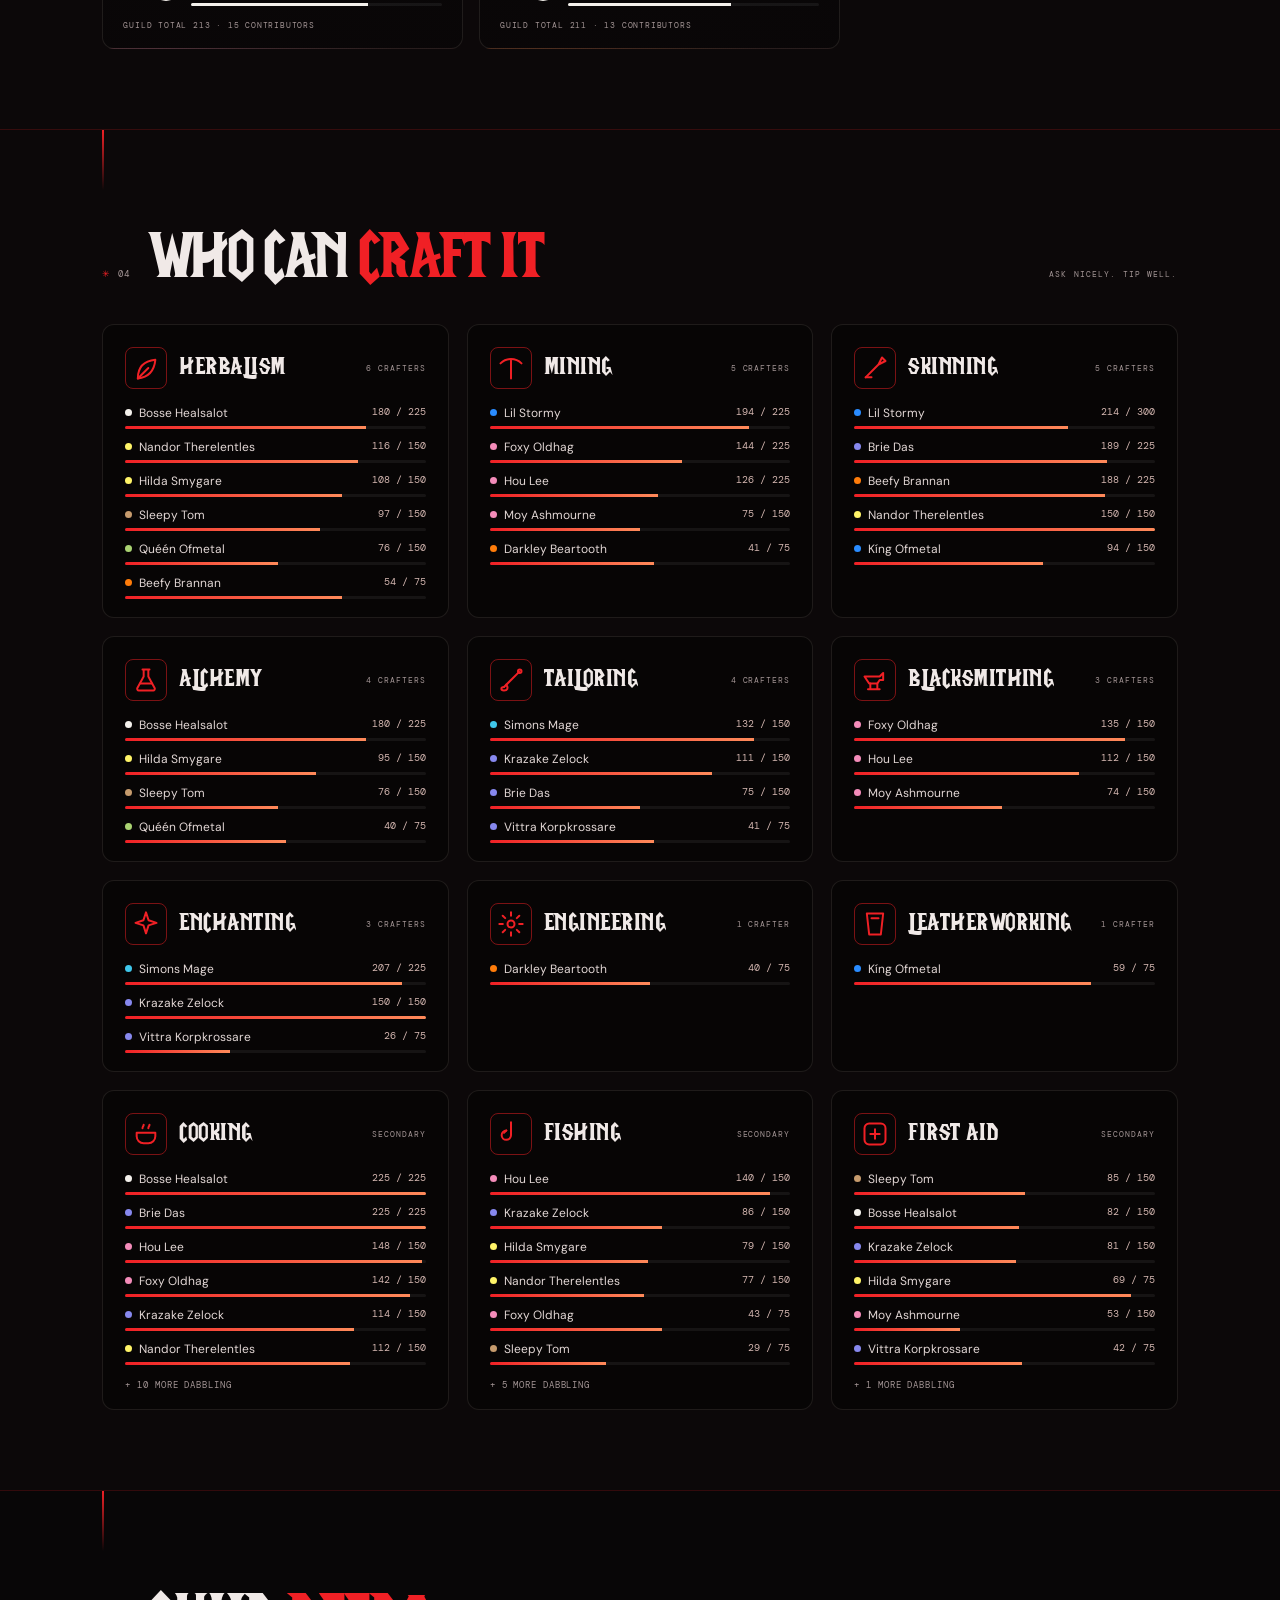
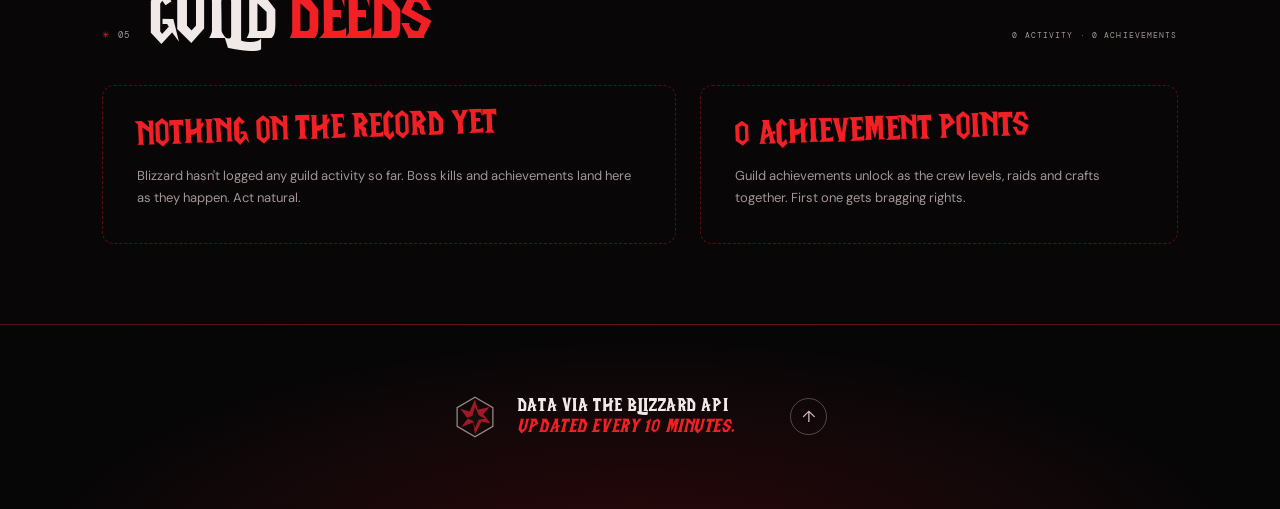
==== commit 454b83d5: "Add Offline Chat Alliance guild page with its own background guild3.html is the dossier for the EU A" ====
--- a/guild.html
+++ b/guild.html
@@ -8,8 +8,8 @@
     <title>Sticky Fingers Rare Proc - Guild</title>
     <link rel="icon" type="image/svg+xml" href="assets/sigil.svg">
     <link rel="stylesheet" href="styles.css?v=13">
-    <link rel="stylesheet" href="guild.css?v=4">
-    <script src="guild.js?v=5" defer></script>
+    <link rel="stylesheet" href="guild.css?v=6">
+    <script src="guild.js?v=6" defer></script>
   </head>
   <body class="guild-page">
     <a class="skip-link" href="#roster">Skip to roster</a>
--- a/guild.css
+++ b/guild.css
@@ -1,14 +1,15 @@
 /* Guild dossier page. Builds on styles.css tokens (--rust, --ink, --display…). */
 
 .visually-hidden { position: absolute; width: 1px; height: 1px; overflow: hidden; clip: rect(0 0 0 0); white-space: nowrap; }
-.guild-page { background: #050405; }
+/* Faction palette. Horde values are the default; .guild-page--alliance swaps them. */
+.guild-page { --accent-rgb: 240,32,37; --accent-2: #ff8a5a; --deep-rgb: 60,10,15; --deep2-rgb: 40,10,14; --bg-rgb: 5,4,5; --bg2-rgb: 10,7,8; --g-bg: #050405; --g-bg-alt: #0c0809; --g-bg-mid: #080607; --g-well: #0d0708; --g-ink-dark: #0a0708; --g-headline: #fff2f0; background: var(--g-bg); }
 .guild-page :focus-visible { outline: 2px solid var(--rust); outline-offset: 4px; }
 
 /* ---------- Hero ---------- */
 .g-hero { position: relative; min-height: 640px; height: 88svh; max-height: 920px; overflow: hidden; isolation: isolate; background: #000; }
 .g-hero__art { position: absolute; z-index: -2; inset: 0; width: 100%; height: 100%; object-fit: cover; object-position: 62% 30%; opacity: .55; animation: cover-reveal 2.2s cubic-bezier(.15,.7,.25,1) both; }
-.g-hero__wash { position: absolute; z-index: -1; inset: 0; background: linear-gradient(90deg, #050405 8%, rgba(5,4,5,.55) 55%, rgba(5,4,5,.2)), linear-gradient(0deg, #050405 2%, transparent 40%); }
-.g-hero__ghost { position: absolute; z-index: -1; right: -2vw; bottom: -4vw; color: transparent; font: 400 clamp(160px, 26vw, 420px)/.78 var(--display); letter-spacing: .02em; text-align: right; -webkit-text-stroke: 1px rgba(240,32,37,.22); pointer-events: none; animation: rise-in 1.6s .4s both; }
+.g-hero__wash { position: absolute; z-index: -1; inset: 0; background: linear-gradient(90deg, var(--g-bg) 8%, rgba(var(--bg-rgb),.55) 55%, rgba(var(--bg-rgb),.2)), linear-gradient(0deg, var(--g-bg) 2%, transparent 40%); }
+.g-hero__ghost { position: absolute; z-index: -1; right: -2vw; bottom: -4vw; color: transparent; font: 400 clamp(160px, 26vw, 420px)/.78 var(--display); letter-spacing: .02em; text-align: right; -webkit-text-stroke: 1px rgba(var(--accent-rgb),.22); pointer-events: none; animation: rise-in 1.6s .4s both; }
 .g-back { display: flex; align-items: center; gap: 14px; }
 .g-back span { color: var(--faint); font: 9px var(--mono); letter-spacing: .16em; transition: color .2s; }
 .g-back:hover span { color: var(--ink); }
@@ -26,27 +27,27 @@
 .g-hero__facts dd small { color: var(--faint); font: 9px var(--mono); letter-spacing: .1em; }
 
 /* ---------- MOTD ---------- */
-.g-motd { position: relative; padding: 0 max(8vw, calc((100% - 1600px) / 2)); background: #050405; }
-.g-motd__board { position: relative; max-width: 880px; margin: -10px 0 0 auto; padding: 38px 44px 34px; border: 1px solid rgba(240,32,37,.55); background: linear-gradient(160deg, rgba(60,10,15,.55), rgba(10,7,8,.95) 60%); box-shadow: 0 30px 80px rgba(0,0,0,.6), inset 0 0 0 4px rgba(0,0,0,.6); transform: rotate(-1.2deg); }
-.g-motd__board::after { content: "MOTD"; position: absolute; top: 18px; right: 22px; padding: 6px 8px; border: 1px solid rgba(240,32,37,.8); color: var(--rust); font: 9px var(--mono); letter-spacing: .2em; transform: rotate(6deg); }
+.g-motd { position: relative; padding: 0 max(8vw, calc((100% - 1600px) / 2)); background: var(--g-bg); }
+.g-motd__board { position: relative; max-width: 880px; margin: -10px 0 0 auto; padding: 38px 44px 34px; border: 1px solid rgba(var(--accent-rgb),.55); background: linear-gradient(160deg, rgba(var(--deep-rgb),.55), rgba(var(--bg2-rgb),.95) 60%); box-shadow: 0 30px 80px rgba(0,0,0,.6), inset 0 0 0 4px rgba(0,0,0,.6); transform: rotate(-1.2deg); }
+.g-motd__board::after { content: "MOTD"; position: absolute; top: 18px; right: 22px; padding: 6px 8px; border: 1px solid rgba(var(--accent-rgb),.8); color: var(--rust); font: 9px var(--mono); letter-spacing: .2em; transform: rotate(6deg); }
 .g-motd__pin { position: absolute; top: -9px; left: 50%; width: 18px; height: 18px; border-radius: 50%; background: radial-gradient(circle at 35% 35%, #ff6a6a, #a5101a 60%, #3a0508); box-shadow: 0 4px 8px rgba(0,0,0,.6); }
-.g-motd__text { margin: 18px 0 0; color: #fff2f0; font: 400 clamp(26px, 3vw, 40px)/1.05 var(--display); letter-spacing: .015em; }
+.g-motd__text { margin: 18px 0 0; color: var(--g-headline); font: 400 clamp(26px, 3vw, 40px)/1.05 var(--display); letter-spacing: .015em; }
 .g-motd__text::before { content: "“"; color: var(--rust); }
 .g-motd__text::after { content: "”"; color: var(--rust); }
 .g-motd__by { margin: 18px 0 0; color: var(--faint); font: 9px var(--mono); letter-spacing: .14em; text-transform: uppercase; }
 .g-motd__by b { color: var(--gold); font-weight: 400; }
-.g-motd__ticker { overflow: hidden; margin: 70px calc(-1 * max(8vw, calc((100% - 1600px) / 2))) 0; padding: 12px 0; border-block: 1px solid rgba(240,32,37,.3); background: #0b0708; white-space: nowrap; }
+.g-motd__ticker { overflow: hidden; margin: 70px calc(-1 * max(8vw, calc((100% - 1600px) / 2))) 0; padding: 12px 0; border-block: 1px solid rgba(var(--accent-rgb),.3); background: var(--g-bg-mid); white-space: nowrap; }
 .g-motd__ticker span { display: inline-block; padding-left: 100%; color: rgba(232,223,208,.55); font: 10px var(--mono); letter-spacing: .2em; animation: ticker 60s linear infinite; }
 .g-motd__ticker b { color: var(--rust); font-weight: 400; padding: 0 18px; }
 
 /* ---------- Sections ---------- */
 .g-section { position: relative; isolation: isolate; padding: 100px max(8vw, calc((100% - 1600px) / 2)) 80px; overflow: hidden; }
 .g-section::before { content: ""; position: absolute; top: 0; left: max(8vw, calc((100% - 1600px) / 2)); width: 2px; height: 60px; background: linear-gradient(var(--rust), transparent); }
-.g-roster { background: #0c0809; }
-.g-roster::after { content: "HORDE"; position: absolute; z-index: -1; top: 30px; left: 40%; color: rgba(240,32,37,.045); font: 400 22vw/.8 var(--display); pointer-events: none; }
-.g-numbers { background: #080607; border-top: 1px solid rgba(240,32,37,.18); }
-.g-crafting { background: #0c0809; border-top: 1px solid rgba(240,32,37,.18); }
-.g-deeds { background: #080607; border-top: 1px solid rgba(240,32,37,.18); }
+.g-roster { background: var(--g-bg-alt); }
+.g-roster::after { content: "HORDE"; position: absolute; z-index: -1; top: 30px; left: 40%; color: rgba(var(--accent-rgb),.045); font: 400 22vw/.8 var(--display); pointer-events: none; }
+.g-numbers { background: var(--g-bg-mid); border-top: 1px solid rgba(var(--accent-rgb),.18); }
+.g-crafting { background: var(--g-bg-alt); border-top: 1px solid rgba(var(--accent-rgb),.18); }
+.g-deeds { background: var(--g-bg-mid); border-top: 1px solid rgba(var(--accent-rgb),.18); }
 .g-heading { display: flex; align-items: baseline; gap: 18px; margin-bottom: 34px; }
 .g-heading h2 { margin: 0; font: 400 clamp(42px, 5vw, 66px)/.94 var(--display); letter-spacing: -.025em; text-transform: uppercase; }
 .g-heading h2 em { color: var(--rust); font-style: normal; }
@@ -73,15 +74,15 @@
 .g-grid { display: grid; grid-template-columns: repeat(auto-fill, minmax(min(100%, 250px), 1fr)); gap: 30px 20px; }
 .g-card { --cls: var(--rust); min-width: 0; animation: rise-in .6s both; animation-delay: calc(var(--i, 0) * 35ms); }
 .g-card__trigger { display: flex; flex-direction: column; width: 100%; height: 100%; padding: 0; border: 0; background: transparent; color: inherit; text-align: left; cursor: pointer; }
-.g-card__art { position: relative; overflow: hidden; aspect-ratio: 1; border-radius: 10px; border-bottom: 2px solid var(--cls); background: #0d0708; isolation: isolate; }
+.g-card__art { position: relative; overflow: hidden; aspect-ratio: 1; border-radius: 10px; border-bottom: 2px solid var(--cls); background: var(--g-well); isolation: isolate; }
 .g-card__art > img, .g-card__art > svg { position: absolute; inset: 0; width: 100%; height: 100%; object-fit: cover; transition: transform .65s cubic-bezier(.2,.8,.2,1), filter .4s; }
 .g-card__trigger:hover .g-card__art > img, .g-card__trigger:hover .g-card__art > svg { transform: scale(1.05) translateY(-4px); }
-.g-card__art::after { position: absolute; z-index: 1; inset: 0; content: ""; opacity: .28; background: repeating-linear-gradient(132deg,transparent 0 18px,rgba(240,32,37,.3) 19px,transparent 21px 39px), linear-gradient(180deg,rgba(0,0,0,.1),transparent 45%,rgba(0,0,0,.55)); mix-blend-mode: screen; pointer-events: none; }
+.g-card__art::after { position: absolute; z-index: 1; inset: 0; content: ""; opacity: .28; background: repeating-linear-gradient(132deg,transparent 0 18px,rgba(var(--accent-rgb),.3) 19px,transparent 21px 39px), linear-gradient(180deg,rgba(0,0,0,.1),transparent 45%,rgba(0,0,0,.55)); mix-blend-mode: screen; pointer-events: none; }
 .g-card--placeholder .g-card__art::after { opacity: .16; }
-.g-card__lvl { position: absolute; z-index: 2; top: 12px; left: 12px; display: grid; min-width: 44px; height: 44px; place-items: center; padding: 0 6px; border: 1px solid var(--cls); border-radius: 8px; background: rgba(5,4,5,.88); box-shadow: 0 0 18px color-mix(in srgb, var(--cls) 35%, transparent); }
+.g-card__lvl { position: absolute; z-index: 2; top: 12px; left: 12px; display: grid; min-width: 44px; height: 44px; place-items: center; padding: 0 6px; border: 1px solid var(--cls); border-radius: 8px; background: rgba(var(--bg-rgb),.88); box-shadow: 0 0 18px color-mix(in srgb, var(--cls) 35%, transparent); }
 .g-card__lvl b { color: #fff; font: 400 24px/1 var(--display); }
 .g-card__lvl span { margin-top: -4px; color: var(--faint); font: 6px var(--mono); letter-spacing: .14em; }
-.g-card__rank { position: absolute; z-index: 2; top: 14px; right: 12px; padding: 5px 7px; border: 1px solid rgba(240,32,37,.7); background: rgba(5,4,5,.8); color: #fff0ef; font: 7px var(--mono); letter-spacing: .12em; text-transform: uppercase; transform: rotate(4deg); }
+.g-card__rank { position: absolute; z-index: 2; top: 14px; right: 12px; padding: 5px 7px; border: 1px solid rgba(var(--accent-rgb),.7); background: rgba(var(--bg-rgb),.8); color: var(--g-headline); font: 7px var(--mono); letter-spacing: .12em; text-transform: uppercase; transform: rotate(4deg); }
 .g-card__rank--gm { border-color: #e9c46a; color: #f4dc9c; }
 .g-card__ring { position: absolute; z-index: 2; left: 12px; right: 12px; bottom: 12px; height: 3px; border-radius: 2px; background: rgba(255,255,255,.12); overflow: hidden; }
 .g-card__ring span { display: block; height: 100%; width: var(--p, 0%); background: linear-gradient(90deg, var(--rust), var(--cls)); }
@@ -100,7 +101,7 @@
 
 /* ---------- Bento stats ---------- */
 .g-bento { display: grid; grid-template-columns: repeat(12, minmax(0, 1fr)); gap: 18px; }
-.g-panel { position: relative; min-width: 0; padding: 26px 26px 24px; border: 1px solid rgba(232,223,208,.1); border-radius: 12px; background: linear-gradient(160deg, rgba(40,10,14,.5), rgba(10,7,8,.9) 55%); }
+.g-panel { position: relative; min-width: 0; padding: 26px 26px 24px; border: 1px solid rgba(232,223,208,.1); border-radius: 12px; background: linear-gradient(160deg, rgba(var(--deep2-rgb),.5), rgba(var(--bg2-rgb),.9) 55%); }
 .g-panel header { display: flex; flex-direction: column; gap: 6px; margin-bottom: 22px; }
 .g-panel__kicker { color: var(--rust); font: 8px var(--mono); letter-spacing: .18em; }
 .g-panel h3 { margin: 0; color: var(--ink); font: 400 32px/.95 var(--display); letter-spacing: .02em; text-transform: uppercase; }
@@ -124,7 +125,7 @@
 .g-ladder__scale span:nth-child(3) { display: flex; justify-content: space-between; }
 
 .g-stack { display: flex; height: 34px; overflow: hidden; border-radius: 6px; background: rgba(255,255,255,.05); }
-.g-stack span { flex: var(--n) 1 0; min-width: 4px; background: var(--cls); box-shadow: inset -2px 0 0 #0a0708; transform-origin: left; animation: grow .9s cubic-bezier(.2,.8,.2,1) both; }
+.g-stack span { flex: var(--n) 1 0; min-width: 4px; background: var(--cls); box-shadow: inset -2px 0 0 var(--g-ink-dark); transform-origin: left; animation: grow .9s cubic-bezier(.2,.8,.2,1) both; }
 .g-legend { display: grid; grid-template-columns: repeat(auto-fill, minmax(120px, 1fr)); gap: 10px 14px; margin: 20px 0 0; padding: 0; list-style: none; }
 .g-legend li { display: flex; align-items: center; gap: 8px; color: #d9cecc; font: 10px var(--mono); letter-spacing: .04em; }
 .g-legend i { width: 9px; height: 9px; border-radius: 2px; background: var(--cls); }
@@ -159,7 +160,7 @@
 .g-crafts { display: grid; grid-template-columns: repeat(auto-fill, minmax(min(100%, 280px), 1fr)); gap: 18px; }
 .g-craft { padding: 22px 22px 18px; border: 1px solid rgba(232,223,208,.1); border-radius: 12px; background: rgba(0,0,0,.35); }
 .g-craft header { display: flex; align-items: center; gap: 12px; margin-bottom: 16px; }
-.g-craft header svg { width: 28px; height: 28px; padding: 6px; flex: none; border: 1px solid rgba(240,32,37,.5); border-radius: 8px; color: var(--rust); box-sizing: content-box; }
+.g-craft header svg { width: 28px; height: 28px; padding: 6px; flex: none; border: 1px solid rgba(var(--accent-rgb),.5); border-radius: 8px; color: var(--rust); box-sizing: content-box; }
 .g-craft h3 { min-width: 0; margin: 0; overflow: hidden; color: var(--ink); font: 400 24px/1 var(--display); letter-spacing: .02em; text-overflow: ellipsis; text-transform: uppercase; white-space: nowrap; }
 .g-craft header span { flex: none; margin-left: auto; color: var(--faint); font: 8px var(--mono); letter-spacing: .12em; white-space: nowrap; }
 .g-craft__more { margin: 14px 0 0; color: var(--faint); font: 9px var(--mono); letter-spacing: .1em; text-transform: uppercase; }
@@ -169,32 +170,32 @@
 .g-craft li > span i { display: inline-block; width: 7px; height: 7px; margin-right: 7px; border-radius: 50%; background: var(--cls); vertical-align: 1px; }
 .g-craft li > b { color: var(--gold); font: 10px var(--mono); font-weight: 400; }
 .g-craft li > em { grid-column: 1 / -1; height: 3px; border-radius: 2px; background: rgba(255,255,255,.06); overflow: hidden; }
-.g-craft li > em::before { content: ""; display: block; width: var(--p); height: 100%; background: linear-gradient(90deg, var(--rust), #ff8a5a); }
+.g-craft li > em::before { content: ""; display: block; width: var(--p); height: 100%; background: linear-gradient(90deg, var(--rust), var(--accent-2)); }
 
 /* ---------- Deeds ---------- */
 .g-deeds__body { display: grid; grid-template-columns: minmax(0, 1.2fr) minmax(0, 1fr); gap: 24px; }
-.g-feed { display: grid; gap: 0; margin: 0; padding: 0; list-style: none; border-left: 1px solid rgba(240,32,37,.38); }
+.g-feed { display: grid; gap: 0; margin: 0; padding: 0; list-style: none; border-left: 1px solid rgba(var(--accent-rgb),.38); }
 .g-feed li { position: relative; display: grid; gap: 4px; padding: 0 0 22px 24px; }
 .g-feed li::before { content: ""; position: absolute; top: 4px; left: -5px; width: 9px; height: 9px; border-radius: 50%; background: var(--rust); box-shadow: 0 0 10px var(--rust); }
 .g-feed span { color: var(--rust); font: 8px var(--mono); letter-spacing: .14em; text-transform: uppercase; }
 .g-feed b { color: var(--ink); font: 400 24px/1 var(--display); }
 .g-feed i { color: var(--faint); font: 11px var(--sans); font-style: normal; }
-.g-empty { padding: 34px; border: 1px dashed rgba(240,32,37,.35); border-radius: 12px; color: var(--faint); }
+.g-empty { padding: 34px; border: 1px dashed rgba(var(--accent-rgb),.35); border-radius: 12px; color: var(--faint); }
 .g-empty b { display: block; margin-bottom: 12px; color: var(--rust); font: 400 34px/.95 var(--display); text-transform: uppercase; transform: rotate(-2deg); transform-origin: left; }
 .g-empty p { margin: 0; font: 13px/1.7 var(--sans); }
 
 /* ---------- Character dialog ---------- */
 /* A framed sheet in the middle of the screen, laid out like the in-game character window. */
 .g-dialog { inset: 0; width: min(1120px, calc(100% - 32px)); height: min(900px, calc(100% - 32px)); margin: auto; }
-.g-dialog__panel { --cls: var(--rust); display: grid; grid-template-rows: auto minmax(0, 1fr) auto; padding: 0; overflow: hidden; border: 1px solid color-mix(in srgb, var(--cls) 45%, rgba(240,32,37,.5)); border-radius: 14px; background: radial-gradient(ellipse at 50% 0%, color-mix(in srgb, var(--cls) 14%, transparent), transparent 55%), linear-gradient(160deg, rgba(40,9,13,.99), rgba(8,7,8,.99) 45%); box-shadow: 0 40px 120px rgba(0,0,0,.7), inset 0 0 0 4px rgba(0,0,0,.5), inset 0 0 0 5px rgba(232,223,208,.06); opacity: 0; transform: translateY(18px) scale(.97); transition: transform .4s cubic-bezier(.2,.75,.2,1), opacity .3s; }
+.g-dialog__panel { --cls: var(--rust); display: grid; grid-template-rows: auto minmax(0, 1fr) auto; padding: 0; overflow: hidden; border: 1px solid color-mix(in srgb, var(--cls) 45%, rgba(var(--accent-rgb),.5)); border-radius: 14px; background: radial-gradient(ellipse at 50% 0%, color-mix(in srgb, var(--cls) 14%, transparent), transparent 55%), linear-gradient(160deg, rgba(var(--deep2-rgb),.99), rgba(8,7,8,.99) 45%); box-shadow: 0 40px 120px rgba(0,0,0,.7), inset 0 0 0 4px rgba(0,0,0,.5), inset 0 0 0 5px rgba(232,223,208,.06); opacity: 0; transform: translateY(18px) scale(.97); transition: transform .4s cubic-bezier(.2,.75,.2,1), opacity .3s; }
 .g-dialog__panel.is-visible { opacity: 1; transform: none; }
-.g-sheet__top { display: grid; grid-template-columns: auto minmax(0, 1fr) auto auto; align-items: center; gap: 18px; padding: 18px 22px 16px; border-bottom: 1px solid rgba(240,32,37,.3); background: linear-gradient(180deg, rgba(0,0,0,.35), transparent); }
+.g-sheet__top { display: grid; grid-template-columns: auto minmax(0, 1fr) auto auto; align-items: center; gap: 18px; padding: 18px 22px 16px; border-bottom: 1px solid rgba(var(--accent-rgb),.3); background: linear-gradient(180deg, rgba(0,0,0,.35), transparent); }
 .g-sheet__portrait { position: relative; display: block; width: 76px; height: 76px; }
 .g-sheet__portrait > img { width: 100%; height: 100%; border: 2px solid var(--cls); border-radius: 50%; object-fit: cover; box-shadow: 0 0 0 4px rgba(0,0,0,.6), 0 0 26px color-mix(in srgb, var(--cls) 45%, transparent); }
 .g-sheet__portrait .g-avatar--lg { width: 76px; height: 76px; font-size: 32px; }
 .g-sheet__lvl { position: absolute; right: -4px; bottom: -4px; display: grid; min-width: 28px; height: 28px; place-items: center; padding: 0 5px; border: 1px solid var(--cls); border-radius: 50%; background: #0b0809; color: #ffd76a; font: 400 15px/1 var(--display); }
 .g-sheet__id { min-width: 0; }
-.g-dialog h2 { margin: 6px 0 6px; color: #fff2f0; font: 400 clamp(34px, 4.6vw, 54px)/.9 var(--display); letter-spacing: .015em; overflow-wrap: anywhere; }
+.g-dialog h2 { margin: 6px 0 6px; color: var(--g-headline); font: 400 clamp(34px, 4.6vw, 54px)/.9 var(--display); letter-spacing: .015em; overflow-wrap: anywhere; }
 .g-dialog__line { margin: 0; color: #d9cecc; font: 13px var(--sans); }
 .g-dialog__line b { color: var(--cls); font-weight: 600; }
 .g-dialog__seen { margin: 0; color: var(--faint); font: 9px var(--mono); letter-spacing: .1em; text-align: right; text-transform: uppercase; }
@@ -203,11 +204,11 @@
 .g-sheet__panel[hidden] { display: none; }
 
 /* Bottom tabs, like the Character / Reputation / Skills tabs under the in-game frame. */
-.g-tabs { display: flex; gap: 4px; padding: 0 18px; overflow-x: auto; border-top: 1px solid rgba(240,32,37,.3); background: rgba(0,0,0,.45); scrollbar-width: none; }
+.g-tabs { display: flex; gap: 4px; padding: 0 18px; overflow-x: auto; border-top: 1px solid rgba(var(--accent-rgb),.3); background: rgba(0,0,0,.45); scrollbar-width: none; }
 .g-tabs[hidden] { display: none; }
 .g-tabs [role=tab] { position: relative; flex: none; margin-top: -1px; padding: 13px 18px 12px; border: 1px solid transparent; border-top: 0; border-radius: 0 0 10px 10px; background: transparent; color: var(--faint); font: 9px var(--mono); letter-spacing: .16em; text-transform: uppercase; cursor: pointer; transition: color .2s, background .2s; }
 .g-tabs [role=tab]:hover { color: var(--ink); }
-.g-tabs [role=tab][aria-selected=true] { border-color: rgba(240,32,37,.45); background: linear-gradient(180deg, #1c0b0e, #0d0809); color: #ffd76a; }
+.g-tabs [role=tab][aria-selected=true] { border-color: rgba(var(--accent-rgb),.45); background: linear-gradient(180deg, #1c0b0e, #0d0809); color: #ffd76a; }
 .g-tabs [role=tab][aria-selected=true]::before { content: ""; position: absolute; top: 0; left: 12px; right: 12px; height: 2px; background: var(--cls); box-shadow: 0 0 10px var(--cls); }
 
 /* Paper doll */
@@ -217,16 +218,16 @@
 .g-doll__col--right { grid-area: right; }
 .g-doll__center { grid-area: center; display: grid; grid-template-rows: minmax(260px, 1fr) auto; gap: 12px; min-width: 0; }
 .g-doll__weapons { grid-area: weapons; display: flex; justify-content: center; gap: 10px; }
-.g-doll__model { position: relative; overflow: hidden; min-height: 260px; border: 1px solid rgba(232,223,208,.1); border-radius: 10px; background: #0d0708; }
+.g-doll__model { position: relative; overflow: hidden; min-height: 260px; border: 1px solid rgba(232,223,208,.1); border-radius: 10px; background: var(--g-well); }
 .g-doll__model > .g-render, .g-doll__placeholder { position: absolute; inset: 0; }
 .g-doll__placeholder svg { width: 100%; height: 100%; }
 .g-render--doll .g-render__race { font-size: clamp(60px, 9vw, 120px); }
 .g-render--doll .g-render__figure { animation: figure-rise 1s .15s cubic-bezier(.2,.8,.2,1) both; }
-.g-doll__ilvl { position: absolute; z-index: 2; top: 12px; left: 12px; display: grid; justify-items: center; padding: 6px 9px; border: 1px solid color-mix(in srgb, var(--cls) 60%, transparent); border-radius: 8px; background: rgba(5,4,5,.82); color: var(--faint); font: 6px var(--mono); letter-spacing: .14em; }
+.g-doll__ilvl { position: absolute; z-index: 2; top: 12px; left: 12px; display: grid; justify-items: center; padding: 6px 9px; border: 1px solid color-mix(in srgb, var(--cls) 60%, transparent); border-radius: 8px; background: rgba(var(--bg-rgb),.82); color: var(--faint); font: 6px var(--mono); letter-spacing: .14em; }
 .g-doll__ilvl b { color: #fff; font: 400 22px/1 var(--display); }
 .g-resists { position: absolute; z-index: 2; top: 12px; right: 12px; display: grid; gap: 4px; margin: 0; padding: 0; list-style: none; }
 .g-resists li { display: grid; grid-template-columns: 26px auto; align-items: center; gap: 6px; }
-.g-resists b { display: grid; height: 22px; place-items: center; border: 1px solid var(--res); border-radius: 5px; background: color-mix(in srgb, var(--res) 22%, #0a0708); color: #fff; font: 400 13px/1 var(--display); }
+.g-resists b { display: grid; height: 22px; place-items: center; border: 1px solid var(--res); border-radius: 5px; background: color-mix(in srgb, var(--res) 22%, var(--g-ink-dark)); color: #fff; font: 400 13px/1 var(--display); }
 .g-resists span { color: color-mix(in srgb, var(--res) 80%, #fff); font: 7px var(--mono); letter-spacing: .12em; text-transform: uppercase; }
 
 .g-slot { position: relative; display: grid; flex: none; width: var(--slot); height: var(--slot); place-items: center; padding: 0; border: 2px solid #3a3335; border-radius: 7px; background: radial-gradient(circle at 50% 35%, #231b1d, #0b0809); color: var(--ink); cursor: pointer; box-shadow: inset 0 0 0 1px rgba(0,0,0,.8), 0 2px 8px rgba(0,0,0,.5); transition: transform .15s, box-shadow .2s; }
@@ -274,7 +275,7 @@
 .g-attr dd.is-boosted, .g-statcard dd.is-boosted { color: #1eff00; }
 .g-statbox__modes { display: flex; gap: 4px; margin-bottom: 6px; }
 .g-statbox__modes button { flex: 1; padding: 4px 0; border: 1px solid rgba(232,223,208,.14); border-radius: 5px; background: transparent; color: var(--faint); font: 8px var(--mono); letter-spacing: .12em; text-transform: uppercase; cursor: pointer; }
-.g-statbox__modes button[aria-pressed=true] { border-color: var(--cls); background: color-mix(in srgb, var(--cls) 20%, #0a0708); color: #fff; }
+.g-statbox__modes button[aria-pressed=true] { border-color: var(--cls); background: color-mix(in srgb, var(--cls) 20%, var(--g-ink-dark)); color: #fff; }
 
 /* Stats tab */
 .g-statgrid { display: grid; grid-template-columns: repeat(auto-fill, minmax(220px, 1fr)); gap: 12px; }
@@ -296,7 +297,7 @@
 /* Bosses tab */
 .g-sheet__small { font-size: 22px !important; }
 .g-instances { display: grid; grid-template-columns: repeat(auto-fill, minmax(260px, 1fr)); align-items: start; gap: 12px; }
-.g-instance { padding: 14px 16px; border: 1px solid rgba(232,223,208,.1); border-radius: 10px; background: radial-gradient(ellipse at 0% 0%, rgba(240,32,37,.12), transparent 60%), rgba(0,0,0,.35); }
+.g-instance { padding: 14px 16px; border: 1px solid rgba(232,223,208,.1); border-radius: 10px; background: radial-gradient(ellipse at 0% 0%, rgba(var(--accent-rgb),.12), transparent 60%), rgba(0,0,0,.35); }
 .g-instance header { display: grid; gap: 4px; margin-bottom: 10px; }
 .g-instance h5 { margin: 0; color: var(--ink); font: 400 22px/1 var(--display); letter-spacing: .02em; text-transform: uppercase; }
 .g-instance header span { color: var(--faint); font: 8px var(--mono); letter-spacing: .12em; text-transform: uppercase; }
@@ -305,7 +306,7 @@
 .g-instance li span { color: #e2d7d5; font: 12px var(--sans); }
 .g-instance li b { color: var(--rust); font: 400 16px/1 var(--display); }
 .g-instance li em { grid-column: 1 / -1; height: 3px; border-radius: 2px; background: rgba(255,255,255,.06); overflow: hidden; }
-.g-instance li em::before { content: ""; display: block; width: var(--p); height: 100%; background: linear-gradient(90deg, var(--rust), #ff8a5a); }
+.g-instance li em::before { content: ""; display: block; width: var(--p); height: 100%; background: linear-gradient(90deg, var(--rust), var(--accent-2)); }
 
 /* Recipes tab */
 .g-sheet__toolbar { display: flex; flex-wrap: wrap; align-items: center; justify-content: space-between; gap: 12px; }
@@ -340,7 +341,7 @@
 .g-reps--sheet { grid-template-columns: repeat(auto-fill, minmax(260px, 1fr)); gap: 14px 24px; }
 .g-rep b small { color: var(--faint); font-size: 8px; letter-spacing: .04em; }
 .g-block h4 { display: flex; align-items: center; gap: 10px; margin: 0 0 14px; color: var(--rust); font: 9px var(--mono); letter-spacing: .18em; text-transform: uppercase; }
-.g-block h4::after { content: ""; flex: 1; height: 1px; background: rgba(240,32,37,.25); }
+.g-block h4::after { content: ""; flex: 1; height: 1px; background: rgba(var(--accent-rgb),.25); }
 .g-kpis { display: grid; grid-template-columns: repeat(auto-fill, minmax(110px, 1fr)); gap: 10px; }
 .g-kpi { padding: 12px 12px 10px; border: 1px solid rgba(232,223,208,.1); border-radius: 8px; background: rgba(0,0,0,.35); }
 .g-kpi dt { color: var(--faint); font: 7px var(--mono); letter-spacing: .14em; text-transform: uppercase; }
@@ -351,10 +352,10 @@
 .g-prof span small { margin-left: 6px; color: var(--faint); font: 8px var(--mono); letter-spacing: .1em; text-transform: uppercase; }
 .g-prof b { color: var(--gold); font: 10px var(--mono); font-weight: 400; }
 .g-prof em { grid-column: 2 / -1; height: 5px; border-radius: 3px; background: rgba(255,255,255,.07); overflow: hidden; }
-.g-prof em::before { content: ""; display: block; width: var(--p); height: 100%; background: linear-gradient(90deg, var(--rust), #ff8a5a); }
+.g-prof em::before { content: ""; display: block; width: var(--p); height: 100%; background: linear-gradient(90deg, var(--rust), var(--accent-2)); }
 .g-trees { display: flex; height: 26px; overflow: hidden; border-radius: 6px; background: rgba(255,255,255,.05); }
-.g-trees span { display: flex; align-items: center; flex: var(--n) 1 0; padding: 0 8px; overflow: hidden; background: color-mix(in srgb, var(--cls) calc(var(--a) * 100%), #1a1012); color: #0a0708; font: 9px var(--mono); letter-spacing: .06em; white-space: nowrap; }
-.g-trees span + span { border-left: 2px solid #0a0708; }
+.g-trees span { display: flex; align-items: center; flex: var(--n) 1 0; padding: 0 8px; overflow: hidden; background: color-mix(in srgb, var(--cls) calc(var(--a) * 100%), #1a1012); color: var(--g-ink-dark); font: 9px var(--mono); letter-spacing: .06em; white-space: nowrap; }
+.g-trees span + span { border-left: 2px solid var(--g-ink-dark); }
 .g-trees__legend { display: flex; flex-wrap: wrap; gap: 6px 16px; margin-top: 8px; color: var(--faint); font: 9px var(--mono); }
 .g-trees__legend b { color: var(--ink); font-weight: 400; }
 .g-gear { display: grid; gap: 0; margin: 0; padding: 0; list-style: none; }
@@ -370,7 +371,7 @@
 .g-rep b { color: var(--gold); font: 9px var(--mono); font-weight: 400; letter-spacing: .08em; text-transform: uppercase; }
 .g-rep em { grid-column: 1 / -1; height: 4px; border-radius: 2px; background: rgba(255,255,255,.07); overflow: hidden; }
 .g-rep em::before { content: ""; display: block; width: var(--p); height: 100%; background: var(--rep, #2fa84f); }
-.g-note { margin: 0; padding: 18px; border: 1px dashed rgba(240,32,37,.4); border-radius: 10px; color: #d9cecc; font: 13px/1.7 var(--sans); }
+.g-note { margin: 0; padding: 18px; border: 1px dashed rgba(var(--accent-rgb),.4); border-radius: 10px; color: #d9cecc; font: 13px/1.7 var(--sans); }
 .g-note b { color: var(--rust); }
 
 @keyframes ticker { to { transform: translateX(-100%); } }
@@ -441,7 +442,7 @@
 }
 
 /* ---------- In-game renders ---------- */
-.g-render { position: absolute; inset: 0; overflow: hidden; background: radial-gradient(ellipse at 50% 44%, color-mix(in srgb, var(--cls) 42%, transparent), transparent 60%), linear-gradient(160deg, #2a0a10, #070506 82%); }
+.g-render { position: absolute; inset: 0; overflow: hidden; background: radial-gradient(ellipse at 50% 44%, color-mix(in srgb, var(--cls) 42%, transparent), transparent 60%), linear-gradient(160deg, var(--g-render-top, #2a0a10), var(--g-render-bottom, #070506) 82%); }
 .g-render__figure { position: absolute; max-width: none; height: auto; filter: drop-shadow(0 12px 18px rgba(0,0,0,.65)); transform-origin: 50% 85%; transition: transform .65s cubic-bezier(.2,.8,.2,1); }
 .g-render__race { position: absolute; left: 0; right: 0; bottom: -4%; color: color-mix(in srgb, var(--cls) 14%, transparent); font: 400 clamp(40px, 5.2vw, 66px)/1 var(--display); letter-spacing: .04em; text-align: center; text-transform: uppercase; white-space: nowrap; }
 .g-render__floor { position: absolute; left: 50%; bottom: 7%; width: 46%; height: 9%; border-radius: 50%; background: radial-gradient(closest-side, rgba(0,0,0,.75), transparent); transform: translateX(-50%); }
@@ -457,9 +458,9 @@
 .g-card--dual .g-card__trigger:focus-visible .g-render--reveal .g-render__figure { opacity: 1; transform: none; }
 .g-card--dual .g-card__trigger:hover .g-render--reveal::after { animation: ring-burst 1s .05s cubic-bezier(.2,.8,.2,1) both; }
 .g-card--dual .g-card__trigger:hover .g-art__custom { transform: scale(1.12); filter: brightness(.4) saturate(.6); }
-.g-render__tag { position: absolute; z-index: 3; left: 12px; bottom: 24px; display: inline-flex; align-items: center; gap: 6px; padding: 4px 7px; border: 1px solid color-mix(in srgb, var(--cls) 70%, transparent); border-radius: 999px; background: rgba(5,4,5,.78); color: #fff; font: 7px var(--mono); letter-spacing: .14em; opacity: .7; transition: opacity .3s, background .3s; }
+.g-render__tag { position: absolute; z-index: 3; left: 12px; bottom: 24px; display: inline-flex; align-items: center; gap: 6px; padding: 4px 7px; border: 1px solid color-mix(in srgb, var(--cls) 70%, transparent); border-radius: 999px; background: rgba(var(--bg-rgb),.78); color: #fff; font: 7px var(--mono); letter-spacing: .14em; opacity: .7; transition: opacity .3s, background .3s; }
 .g-render__tag::before { content: ""; width: 6px; height: 6px; border-radius: 50%; background: var(--cls); box-shadow: 0 0 8px var(--cls); }
-.g-card--dual .g-card__trigger:hover .g-render__tag { opacity: 1; background: color-mix(in srgb, var(--cls) 30%, #050405); }
+.g-card--dual .g-card__trigger:hover .g-render__tag { opacity: 1; background: color-mix(in srgb, var(--cls) 30%, var(--g-bg)); }
 
 /* ---------- Avatars ---------- */
 .g-avatar { position: relative; display: inline-grid; flex: none; place-items: center; overflow: hidden; border: 1.5px solid var(--cls); border-radius: 50%; background: color-mix(in srgb, var(--cls) 28%, #120a0c); color: #fff; font: 400 14px/1 var(--display); }
@@ -470,14 +471,14 @@
 .g-avatar--lg { width: 64px; height: 64px; border-width: 2px; font-size: 28px; box-shadow: 0 0 0 4px rgba(0,0,0,.6), 0 0 26px color-mix(in srgb, var(--cls) 45%, transparent); }
 
 /* ---------- Leaderboards ---------- */
-.g-boards { background: #0c0809; border-top: 1px solid rgba(240,32,37,.18); }
-.g-boards::after { content: "SHAME"; position: absolute; z-index: -1; top: 30px; right: -2vw; color: rgba(240,32,37,.04); font: 400 20vw/.8 var(--display); pointer-events: none; }
+.g-boards { background: var(--g-bg-alt); border-top: 1px solid rgba(var(--accent-rgb),.18); }
+.g-boards::after { content: "SHAME"; position: absolute; z-index: -1; top: 30px; right: -2vw; color: rgba(var(--accent-rgb),.04); font: 400 20vw/.8 var(--display); pointer-events: none; }
 .g-boards__headline { display: flex; flex-wrap: wrap; gap: 14px 52px; margin: 0 0 34px; padding: 0 0 26px; border-bottom: 1px solid rgba(232,223,208,.1); }
 .g-boards__headline dt { color: var(--rust); font: 8px var(--mono); letter-spacing: .16em; text-transform: uppercase; }
 .g-boards__headline dd { margin: 6px 0 0; color: var(--ink); font: 400 clamp(36px, 4vw, 56px)/1 var(--display); }
 .g-boards__layout { display: grid; grid-template-columns: minmax(0, 1fr) minmax(260px, 320px); align-items: start; gap: 18px; }
 .g-board-grid { display: grid; grid-template-columns: repeat(auto-fill, minmax(min(100%, 250px), 1fr)); gap: 16px; }
-.g-board { position: relative; overflow: hidden; padding: 22px 20px 18px; border: 1px solid rgba(232,223,208,.1); border-radius: 12px; background: radial-gradient(ellipse at 15% 0%, color-mix(in srgb, var(--cls) 16%, transparent), transparent 55%), linear-gradient(160deg, rgba(40,10,14,.5), rgba(10,7,8,.92) 60%); transition: transform .3s, border-color .3s; }
+.g-board { position: relative; overflow: hidden; padding: 22px 20px 18px; border: 1px solid rgba(232,223,208,.1); border-radius: 12px; background: radial-gradient(ellipse at 15% 0%, color-mix(in srgb, var(--cls) 16%, transparent), transparent 55%), linear-gradient(160deg, rgba(var(--deep2-rgb),.5), rgba(var(--bg2-rgb),.92) 60%); transition: transform .3s, border-color .3s; }
 .g-board:hover { transform: translateY(-3px); border-color: color-mix(in srgb, var(--cls) 45%, transparent); }
 .g-board header { display: flex; flex-direction: column; gap: 6px; margin-bottom: 18px; }
 .g-board h3 { margin: 0; color: var(--ink); font: 400 28px/.95 var(--display); letter-spacing: .02em; text-transform: uppercase; }
@@ -529,3 +530,36 @@
   .g-render--reveal, .g-render--reveal .g-render__figure { transition: none !important; }
   .g-render--doll .g-render__figure, .g-sheet__panel, .g-status dd i, .g-crest { animation: none !important; }
 }
+
+/* ---------- Alliance palette (guild3.html) ---------- */
+/* Cold steel and royal blue with a gold trim, instead of the Horde blood red. */
+.guild-page--alliance {
+  --rust: #3d8bff; --gold: #e3c27a;
+  --accent-rgb: 61,139,255; --accent-2: #8fd0ff;
+  --deep-rgb: 10,26,62; --deep2-rgb: 12,22,48;
+  --bg-rgb: 4,6,12; --bg2-rgb: 7,10,20;
+  --g-bg: #04060c; --g-bg-alt: #080c18; --g-bg-mid: #060912; --g-well: #080d1a; --g-ink-dark: #070a14;
+  --g-headline: #eef4ff;
+}
+.guild-page--alliance ::selection { color: #04060c; background: var(--gold); }
+.guild-page--alliance .g-hero { background: #02040a; }
+.guild-page--alliance .g-hero__art { filter: hue-rotate(195deg) saturate(.75) brightness(.9); }
+.guild-page--alliance .g-hero__wash { background: radial-gradient(ellipse at 80% 20%, rgba(61,139,255,.18), transparent 55%), linear-gradient(90deg, #04060c 8%, rgba(4,6,12,.55) 55%, rgba(4,6,12,.2)), linear-gradient(0deg, #04060c 2%, transparent 40%); }
+.guild-page--alliance .g-hero h1 em, .guild-page--alliance .g-hero__facts dt { color: var(--gold); }
+.guild-page--alliance .g-motd__board { border-color: rgba(227,194,122,.55); }
+.guild-page--alliance .g-motd__board::after { border-color: rgba(227,194,122,.8); color: var(--gold); }
+.guild-page--alliance .g-motd__pin { background: radial-gradient(circle at 35% 35%, #fff1c2, #c99a3a 60%, #4a3510); }
+.guild-page--alliance .g-trees span { background: color-mix(in srgb, var(--cls) calc(var(--a) * 100%), #10141f); }
+/* Shared drawer/dialog chrome from styles.css */
+.guild-page--alliance .event-dialog__panel { border-color: var(--rust); }
+.guild-page--alliance .event-dialog__header { border-bottom-color: rgba(61,139,255,.38); }
+.guild-page--alliance .event-dialog__close, .guild-page--alliance .event-dialog__link { border-color: rgba(61,139,255,.6); }
+.guild-page--alliance .event-dialog__meta { border-top-color: rgba(61,139,255,.24); }
+.guild-page--alliance .event-dialog__sigil { color: rgba(61,139,255,.42); }
+.guild-page--alliance { --g-render-top: #0b1d44; --g-render-bottom: #04060c; }
+.guild-page--alliance .g-roster::after { content: "ALLIANCE"; font-size: 15vw; }
+/* Alliance pages use their own blue artwork (assets/allybackground.jpg) instead of the red undead art. */
+.guild-page--alliance .g-hero__art { filter: none; object-position: 50% 30%; }
+.guild-page--alliance .event-dialog__panel { background: linear-gradient(145deg, rgba(8,22,52,.98), rgba(4,6,12,.99) 43%), url("assets/allybackground.jpg") 61% center / cover; }
+.guild-page--alliance { --ph-mid: #0c2350; --ph-end: #04060c; --ph-top: #0b1222; }
+.guild-page--alliance .g-back img, .guild-page--alliance .colophon img { filter: hue-rotate(205deg) saturate(.9); }
